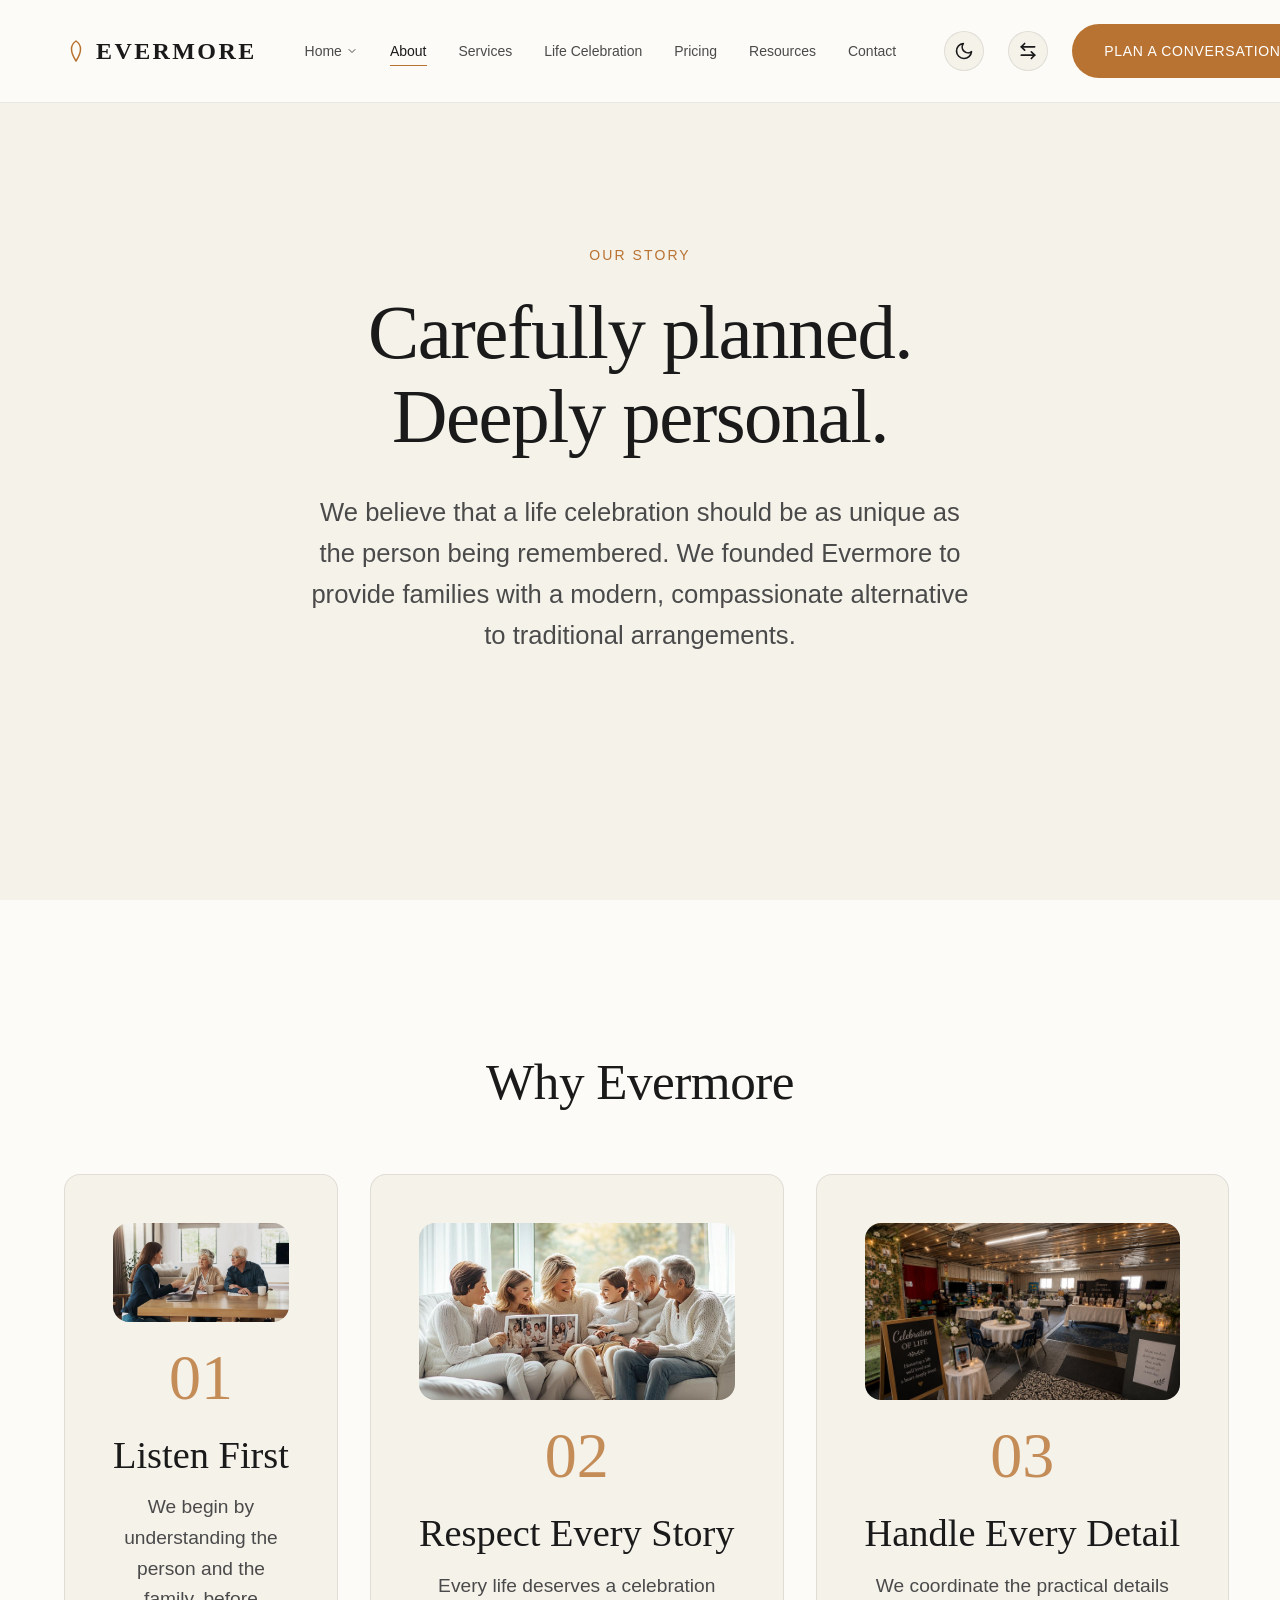
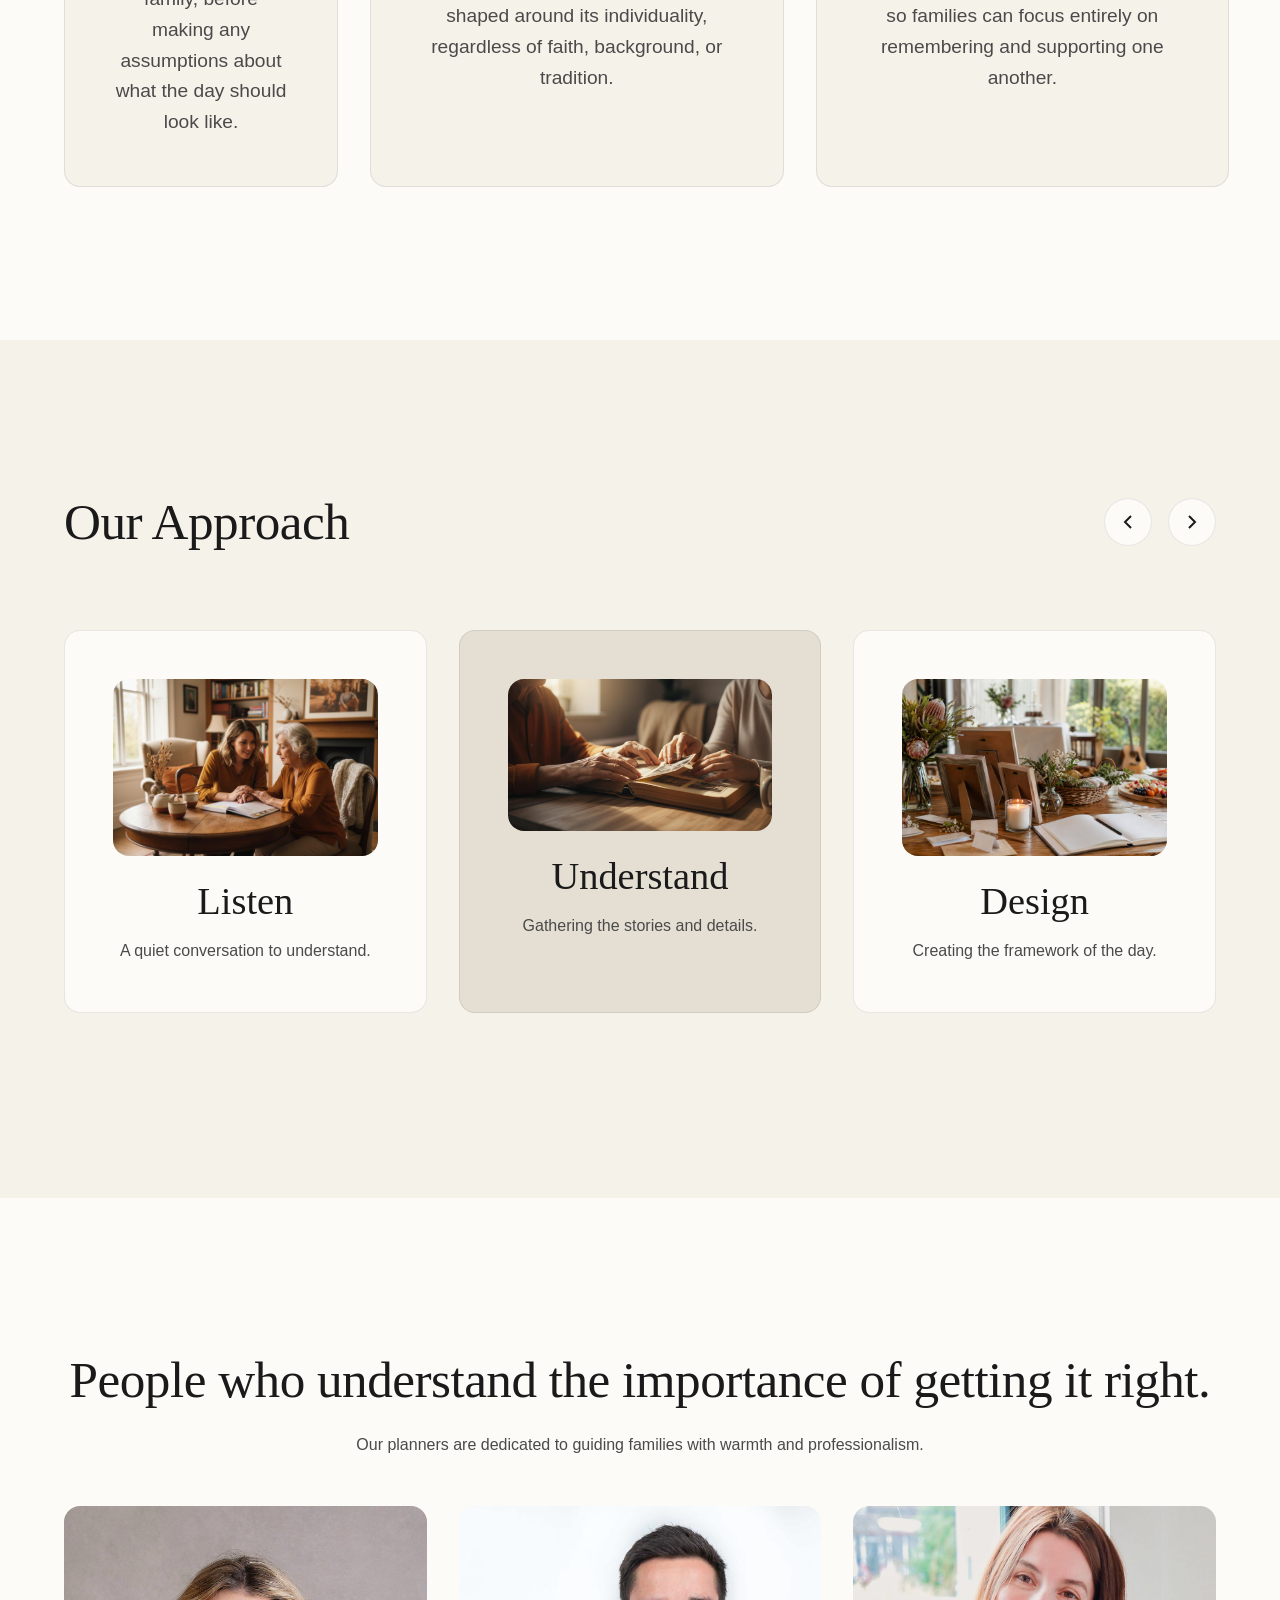
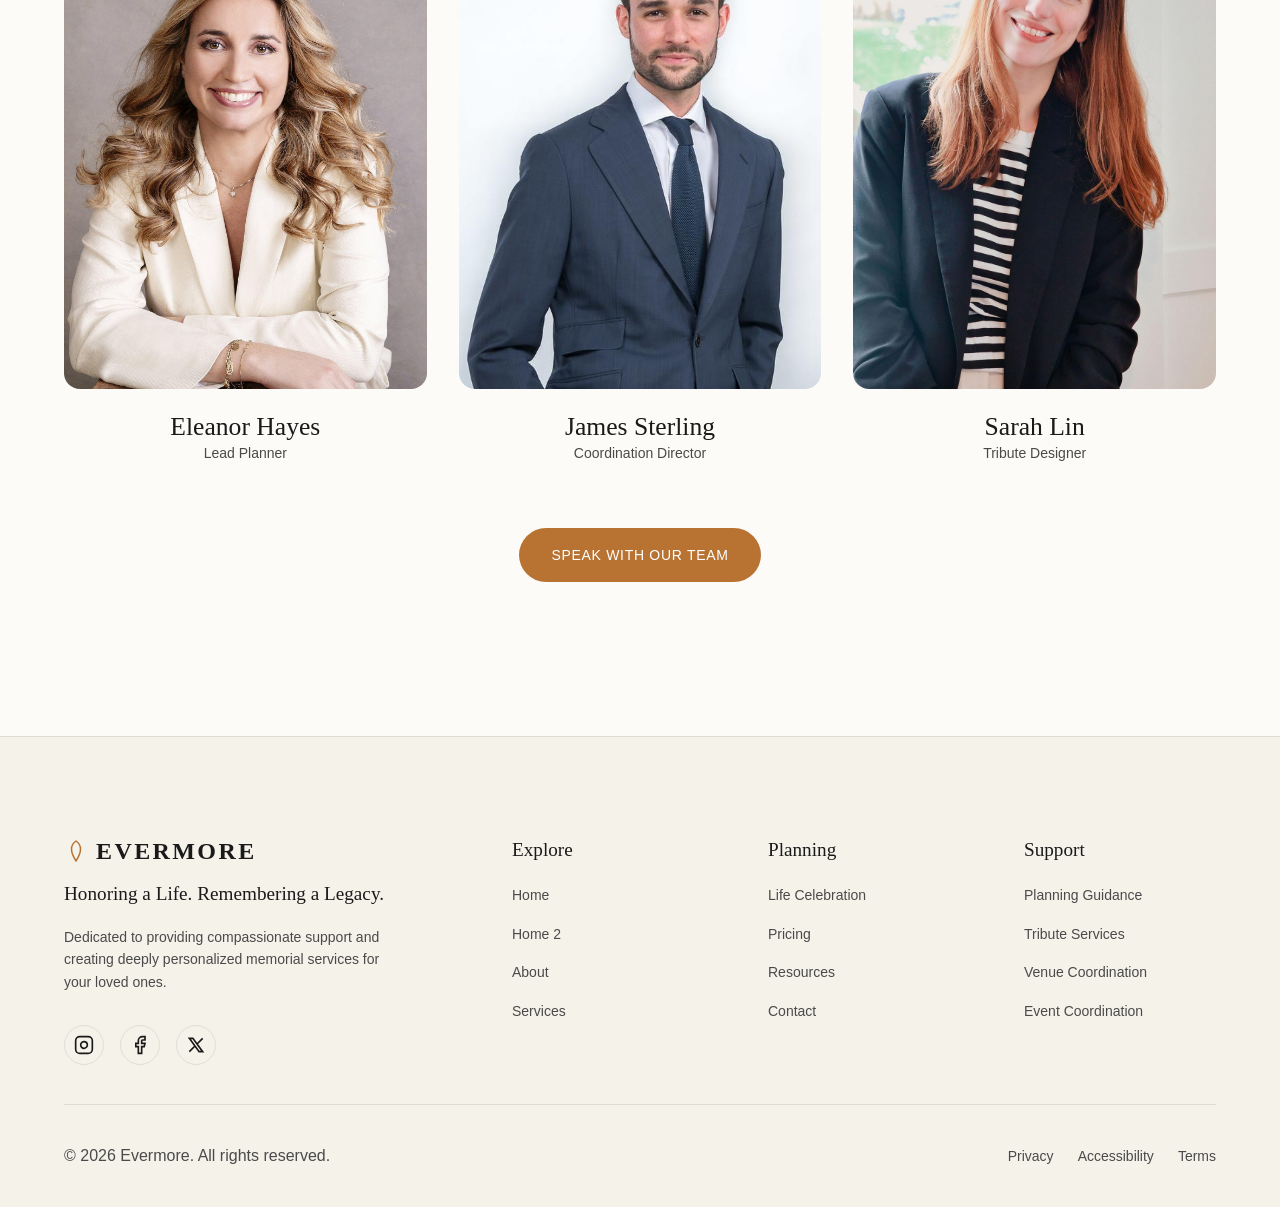
==== about.html @ eb97acb5 "Initial commit" ====
<!DOCTYPE html>
<html lang="en" dir="ltr">
<head>
  <meta charset="UTF-8">
  <meta name="viewport" content="width=device-width, initial-scale=1.0">
  <title>EVERMORE | About</title>
  <link rel="stylesheet" href="assets/css/style.css">
  <style>
    .hero-home { min-height: 100vh; display: flex; align-items: center; position: relative; overflow: hidden; }
    
    .manifesto-section { background: var(--bg-primary); color: var(--text-primary); padding: var(--space-xxl) 0; }
    .manifesto-grid { display: grid; grid-template-columns: repeat(3, 1fr); gap: 2rem; }
    .manifesto-item { background: var(--bg-secondary); border: 1px solid var(--border-color); padding: 3rem; border-radius: var(--radius-lg); text-align: center; display: flex; flex-direction: column; align-items: center; transition: transform var(--transition-normal); }
    .manifesto-item:hover { transform: translateY(-5px); box-shadow: var(--shadow-md); }
    .manifesto-img { width: 100%; aspect-ratio: 16/9; object-fit: cover; border-radius: var(--radius-lg); margin-bottom: 1.5rem; display: block; }
    .manifesto-num { font-size: 4rem; font-family: var(--font-display); line-height: 1; color: var(--color-copper); opacity: 0.8; margin-bottom: 1.5rem; }
    .manifesto-text h3 { color: var(--text-primary); margin-bottom: 1rem; font-size: var(--text-xl); white-space: nowrap; }
    .manifesto-text p { color: var(--text-secondary); font-size: var(--text-md); }
    
    .approach-slider { display: flex; gap: 2rem; overflow-x: auto; padding: 2rem 0; scrollbar-width: none; scroll-snap-type: x mandatory; }
    .approach-slider::-webkit-scrollbar { display: none; }
    .approach-card { flex: 0 0 calc(33.333% - 1.333rem); scroll-snap-align: start; background: var(--bg-primary); padding: 3rem; border-radius: var(--radius-lg); border: 1px solid var(--border-color); text-align: center; }
    
    .team-grid { display: grid; grid-template-columns: repeat(3, 1fr); gap: 2rem; margin-top: 3rem; }
    .team-member { text-align: center; }
    .team-img { width: 100%; aspect-ratio: 3/4; object-fit: cover; border-radius: var(--radius-lg); margin-bottom: 1.5rem; transition: transform var(--transition-normal); }
    .team-member:hover .team-img { transform: translateY(-10px); }
    
    @media (max-width: 768px) {
      .about-hero { flex-direction: column; }
      .about-img { position: relative; width: 100%; height: 400px; }
      .about-hero-content { width: 100%; padding: 2rem 0; }
      .manifesto-grid { grid-template-columns: 1fr; }
      .manifesto-item { width: 100%; }
      .team-grid { grid-template-columns: 1fr; }
    }
  </style>
</head>
<body>
<!-- Navbar placeholder -->
<nav class="navbar">
  <div class="container nav-container">
                <div class="nav-brand">
      <a href="/" class="nav-logo-text" style="display: flex; align-items: center; gap: 0.5rem; white-space: nowrap; line-height: 1;">
        <svg width="24" height="24" viewBox="0 0 24 24" fill="none" stroke="var(--accent-primary)" stroke-width="1.5" stroke-linecap="round" stroke-linejoin="round"><path d="M12 2c0 0-4.5 3-4.5 8s4.5 12 4.5 12 4.5-7 4.5-12-4.5-8-4.5-8z"></path></svg>
        EVERMORE
      </a>
    </div>
    
    <div class="nav-menu">
      <div class="dropdown">
        <a href="#" class="nav-link has-dropdown">Home <svg width="12" height="12" viewBox="0 0 24 24" fill="none" stroke="currentColor" stroke-width="2" stroke-linecap="round" stroke-linejoin="round"><polyline points="6 9 12 15 18 9"></polyline></svg></a>
        <div class="dropdown-content">
          <a href="/" class="nav-link">Home 1</a>
          <a href="/home-2.html" class="nav-link">Home 2</a>
        </div>
      </div>
      <a href="/about.html" class="nav-link">About</a>
      <a href="/services.html" class="nav-link">Services</a>
      <a href="/life-celebration.html" class="nav-link">Life Celebration</a>
      <a href="/pricing.html" class="nav-link">Pricing</a>
      <a href="/resources.html" class="nav-link">Resources</a>
      <a href="/contact.html" class="nav-link">Contact</a>
      </div>

    <div class="nav-actions" style="display: flex; align-items: center; gap: 1.5rem;">
      <button class="icon-btn theme-toggle" aria-label="Toggle Theme">
        <svg width="20" height="20" viewBox="0 0 24 24" fill="none" stroke="currentColor" stroke-width="2" stroke-linecap="round" stroke-linejoin="round"><path d="M21 12.79A9 9 0 1 1 11.21 3 7 7 0 0 0 21 12.79z"></path></svg>
      </button>
      <button class="icon-btn rtl-toggle" aria-label="Toggle RTL">
        <svg width="20" height="20" viewBox="0 0 24 24" fill="none" stroke="currentColor" stroke-width="2" stroke-linecap="round" stroke-linejoin="round"><path d="M8 3L4 7l4 4"/><path d="M4 7h16"/><path d="M16 21l4-4-4-4"/><path d="M20 17H4"/></svg>
      </button>
      <a href="#" class="btn btn-primary open-modal">Plan a Conversation</a>
    </div>

    <div class="hamburger">
      <span></span>
      <span></span>
      <span></span>
    </div>
  </div>
</nav>

<div class="mobile-menu">
  <button class="mobile-close-btn" aria-label="Close Menu">
    <svg width="24" height="24" viewBox="0 0 24 24" fill="none" stroke="currentColor" stroke-width="2" stroke-linecap="round" stroke-linejoin="round"><line x1="18" y1="6" x2="6" y2="18"></line><line x1="6" y1="6" x2="18" y2="18"></line></svg>
  </button>
  <div class="mobile-nav-list">
      <a href="/" class="nav-link">Home 1</a>
      <a href="/home-2.html" class="nav-link">Home 2</a>
      <a href="/about.html" class="nav-link">About</a>
      <a href="/services.html" class="nav-link">Services</a>
      <a href="/life-celebration.html" class="nav-link">Life Celebration</a>
      <a href="/pricing.html" class="nav-link">Pricing</a>
      <a href="/resources.html" class="nav-link">Resources</a>
      <a href="/contact.html" class="nav-link">Contact</a>
  </div>
  <div class="mobile-controls">
      <button id="theme-toggle" class="icon-btn" aria-label="Toggle Theme">
        <svg width="20" height="20" viewBox="0 0 24 24" fill="none" stroke="currentColor" stroke-width="2" stroke-linecap="round" stroke-linejoin="round"><path d="M21 12.79A9 9 0 1 1 11.21 3 7 7 0 0 0 21 12.79z"></path></svg>
      </button>
      <button id="rtl-toggle" class="icon-btn" aria-label="Toggle RTL">
        <svg width="20" height="20" viewBox="0 0 24 24" fill="none" stroke="currentColor" stroke-width="2" stroke-linecap="round" stroke-linejoin="round"><path d="M8 3L4 7l4 4"/><path d="M4 7h16"/><path d="M16 21l4-4-4-4"/><path d="M20 17H4"/></svg>
      </button>
  </div>
  
  <a href="#" class="btn btn-primary open-modal">Plan a Conversation</a>
</div>



<!-- SECTION 01: HERO -->
<section class="hero-home" style="min-height: 100vh; background-color: var(--bg-secondary);">
  <div class="container hero-content text-center" style="margin: 0 auto;">
    <span class="eyebrow" style="color: var(--color-copper);">OUR STORY</span>
    <h1 class="reveal" style="margin-bottom: 2rem; color: var(--text-primary);">Carefully planned. Deeply personal.</h1>
    <p class="reveal stagger-1" style="font-size: var(--text-lg); max-width: 700px; margin: 0 auto; color: var(--text-secondary);">We believe that a life celebration should be as unique as the person being remembered. We founded Evermore to provide families with a modern, compassionate alternative to traditional arrangements.</p>
  </div>
</section>

<section class="manifesto-section">
  <div class="container">
    <h2 class="reveal text-center" style="color: var(--text-primary); margin-bottom: 4rem;">Why Evermore</h2>
    
    <div class="manifesto-grid">
      <div class="manifesto-item reveal stagger-1">
        <img src="assets/images/Listen_First.png" alt="Listen First" class="manifesto-img">
        <div class="manifesto-num">01</div>
        <div class="manifesto-text">
          <h3>Listen First</h3>
          <p>We begin by understanding the person and the family, before making any assumptions about what the day should look like.</p>
        </div>
      </div>
      
      <div class="manifesto-item reveal stagger-2">
        <img src="assets/images/Respect_Every_Story.png" alt="Respect Every Story" class="manifesto-img">
        <div class="manifesto-num">02</div>
        <div class="manifesto-text">
          <h3>Respect Every Story</h3>
          <p>Every life deserves a celebration shaped around its individuality, regardless of faith, background, or tradition.</p>
        </div>
      </div>
      
      <div class="manifesto-item reveal stagger-3">
        <img src="assets/images/Handle_Every_Detail.png" alt="Handle Every Detail" class="manifesto-img">
        <div class="manifesto-num">03</div>
        <div class="manifesto-text">
          <h3>Handle Every Detail</h3>
          <p>We coordinate the practical details so families can focus entirely on remembering and supporting one another.</p>
        </div>
      </div>
    </div>
  </div>
</section>

<section class="section section-alt">
  <div class="container">
    <div class="reveal" style="display: flex; justify-content: space-between; align-items: center; margin-bottom: 3rem;">
      <h2 style="margin: 0;">Our Approach</h2>
      <div style="display: flex; gap: 1rem;">
        <button class="icon-btn" style="border: 1px solid var(--border-color); width: 48px; height: 48px; border-radius: 50%; display: flex; align-items: center; justify-content: center; background: var(--bg-primary); cursor: pointer; transition: all 0.3s;" onmouseover="this.style.background='var(--color-charcoal)'; this.style.color='var(--color-ivory)'" onmouseout="this.style.background='var(--bg-primary)'; this.style.color='currentColor'" onclick="document.querySelector('.approach-slider').scrollBy({left: -400, behavior: 'smooth'})">
          <svg width="24" height="24" viewBox="0 0 24 24" fill="none" stroke="currentColor" stroke-width="2"><path d="M15 18l-6-6 6-6"></path></svg>
        </button>
        <button class="icon-btn" style="border: 1px solid var(--border-color); width: 48px; height: 48px; border-radius: 50%; display: flex; align-items: center; justify-content: center; background: var(--bg-primary); cursor: pointer; transition: all 0.3s;" onmouseover="this.style.background='var(--color-charcoal)'; this.style.color='var(--color-ivory)'" onmouseout="this.style.background='var(--bg-primary)'; this.style.color='currentColor'" onclick="document.querySelector('.approach-slider').scrollBy({left: 400, behavior: 'smooth'})">
          <svg width="24" height="24" viewBox="0 0 24 24" fill="none" stroke="currentColor" stroke-width="2"><path d="M9 18l6-6-6-6"></path></svg>
        </button>
      </div>
    </div>
    <div class="approach-slider reveal stagger-1">
      <div class="approach-card">
        <img src="assets/images/Listen2.png" alt="Listen" style="width: 100%; height: auto; border-radius: var(--radius-lg); margin-bottom: 1.5rem; display: block;">
        <h3 style="font-family: var(--font-display); margin-bottom: 1rem;">Listen</h3>
        <p>A quiet conversation to understand.</p>
      </div>
      <div class="approach-card" style="background: var(--bg-tertiary);">
        <img src="assets/images/Understand.png" alt="Understand" style="width: 100%; height: auto; border-radius: var(--radius-lg); margin-bottom: 1.5rem; display: block;">
        <h3 style="font-family: var(--font-display); margin-bottom: 1rem;">Understand</h3>
        <p>Gathering the stories and details.</p>
      </div>
      <div class="approach-card">
        <img src="assets/images/Design.png" alt="Design" style="width: 100%; height: auto; border-radius: var(--radius-lg); margin-bottom: 1.5rem; display: block;">
        <h3 style="font-family: var(--font-display); margin-bottom: 1rem;">Design</h3>
        <p>Creating the framework of the day.</p>
      </div>
      <div class="approach-card" style="background: var(--bg-tertiary);">
        <img src="assets/images/Coordinate2.png" alt="Coordinate" style="width: 100%; height: auto; border-radius: var(--radius-lg); margin-bottom: 1.5rem; display: block;">
        <h3 style="font-family: var(--font-display); margin-bottom: 1rem;">Coordinate</h3>
        <p>Handling all logistics and vendors.</p>
      </div>
      <div class="approach-card">
        <img src="assets/images/Support.png" alt="Support" style="width: 100%; height: auto; border-radius: var(--radius-lg); margin-bottom: 1.5rem; display: block;">
        <h3 style="font-family: var(--font-display); margin-bottom: 1rem;">Support</h3>
        <p>Being there on the day for you.</p>
      </div>
    </div>
  </div>
</section>

<section class="section">
  <div class="container">
    <div class="text-center reveal">
      <h2 style="margin-bottom: 1.5rem;">People who understand the importance of getting it right.</h2>
      <p style="margin: 0 auto 3rem auto;">Our planners are dedicated to guiding families with warmth and professionalism.</p>
    </div>
    
    <div class="team-grid reveal stagger-1">
      <div class="team-member">
        <img src="assets/images/Eleanor%20Hayes.png" class="team-img" alt="Eleanor Hayes">
        <h4 style="font-family: var(--font-display);">Eleanor Hayes</h4>
        <p style="font-size: var(--text-sm);">Lead Planner</p>
      </div>
      <div class="team-member">
        <img src="assets/images/James%20Sterling.png" class="team-img" alt="James Sterling">
        <h4 style="font-family: var(--font-display);">James Sterling</h4>
        <p style="font-size: var(--text-sm);">Coordination Director</p>
      </div>
      <div class="team-member">
        <img src="assets/images/Sarah%20Lin.png" class="team-img" alt="Sarah Lin">
        <h4 style="font-family: var(--font-display);">Sarah Lin</h4>
        <p style="font-size: var(--text-sm);">Tribute Designer</p>
      </div>
    </div>
    
    <div class="text-center reveal stagger-2" style="margin-top: 4rem;">
      <a href="#" class="btn btn-primary open-modal">Speak With Our Team</a>
    </div>
  </div>
</section>

<footer class="footer">
  <div class="container">
    <div class="footer-grid">
                              <div class="footer-brand">
        <a href="/" class="nav-logo-text" style="display: flex; align-items: center; gap: 0.5rem; margin-bottom: 1rem; white-space: nowrap; line-height: 1;">
          <svg width="24" height="24" viewBox="0 0 24 24" fill="none" stroke="var(--accent-primary)" stroke-width="1.5" stroke-linecap="round" stroke-linejoin="round"><path d="M12 2c0 0-4.5 3-4.5 8s4.5 12 4.5 12 4.5-7 4.5-12-4.5-8-4.5-8z"></path></svg>
          EVERMORE
        </a>
                <p style="font-family: var(--font-display); font-size: 1.2rem; color: var(--text-primary); margin-bottom: 1rem;">Honoring a Life. Remembering a Legacy.</p>
        <p style="font-size: var(--text-sm); color: var(--text-secondary); line-height: 1.6; margin-bottom: 1.5rem; max-width: 320px;">
          Dedicated to providing compassionate support and creating deeply personalized memorial services for your loved ones.
        </p>
        <div class="social-links">
          <a href="#" class="social-link" aria-label="Instagram">
            <svg width="20" height="20" viewBox="0 0 24 24" fill="none" stroke="currentColor" stroke-width="2"><rect x="2" y="2" width="20" height="20" rx="5" ry="5"></rect><path d="M16 11.37A4 4 0 1 1 12.63 8 4 4 0 0 1 16 11.37z"></path><line x1="17.5" y1="6.5" x2="17.51" y2="6.5"></line></svg>
          </a>
          <a href="#" class="social-link" aria-label="Facebook">
            <svg width="20" height="20" viewBox="0 0 24 24" fill="none" stroke="currentColor" stroke-width="2"><path d="M18 2h-3a5 5 0 0 0-5 5v3H7v4h3v8h4v-8h3l1-4h-4V7a1 1 0 0 1 1-1h3z"></path></svg>
          </a>
          <a href="#" class="social-link" aria-label="Twitter">
            <svg width="20" height="20" viewBox="0 0 24 24" fill="none" stroke="currentColor" stroke-width="2"><path d="M4 4l11.733 16h4.267l-11.733 -16z"></path><path d="M4 20l6.768 -6.768m2.46 -2.46l6.772 -6.772"></path></svg>
          </a>
        </div>
      </div>
      
      <div class="footer-col">
        <h4>Explore</h4>
        <div class="footer-links">
          <a href="/" class="footer-link">Home</a>
          <a href="/home-2.html" class="footer-link">Home 2</a>
          <a href="/about.html" class="footer-link">About</a>
          <a href="/services.html" class="footer-link">Services</a>
        </div>
      </div>
      
      <div class="footer-col">
        <h4>Planning</h4>
        <div class="footer-links">
          <a href="/life-celebration.html" class="footer-link">Life Celebration</a>
          <a href="/pricing.html" class="footer-link">Pricing</a>
          <a href="/resources.html" class="footer-link">Resources</a>
          <a href="/contact.html" class="footer-link">Contact</a>
        </div>
      </div>
      
      <div class="footer-col">
        <h4>Support</h4>
        <div class="footer-links">
          <a href="#" class="footer-link">Planning Guidance</a>
          <a href="#" class="footer-link">Tribute Services</a>
          <a href="#" class="footer-link">Venue Coordination</a>
          <a href="#" class="footer-link">Event Coordination</a>
        </div>
      </div>
    </div>
    
    <div class="footer-bottom">
      <p>&copy; 2026 Evermore. All rights reserved.</p>
      <div class="footer-legal">
        <a href="#" class="footer-link">Privacy</a>
        <a href="#" class="footer-link">Accessibility</a>
        <a href="#" class="footer-link">Terms</a>
      </div>
    </div>
  </div>
  <a href="#" class="back-to-top" aria-label="Back to Top">
    <svg width="24" height="24" viewBox="0 0 24 24" fill="none" stroke="currentColor" stroke-width="2" stroke-linecap="round" stroke-linejoin="round"><path d="M12 19V5M5 12l7-7 7 7"/></svg>
  </a>
</footer>

<div class="modal-overlay">
  <div class="modal-container">
    <button class="modal-close" aria-label="Close modal">
      <svg width="24" height="24" viewBox="0 0 24 24" fill="none" stroke="currentColor" stroke-width="2" stroke-linecap="round" stroke-linejoin="round"><line x1="18" y1="6" x2="6" y2="18"></line><line x1="6" y1="6" x2="18" y2="18"></line></svg>
    </button>
    <div class="modal-header">
      <h2 style="font-family: var(--font-display); margin-bottom: 0.5rem;">Let's Begin With a Conversation</h2>
      <p style="color: var(--text-secondary); font-size: var(--text-sm);">Tell us a little about what you are looking for, and our planning team can help you understand the next steps.</p>
    </div>
    <form class="modal-form">
      <div class="form-group">
        <label class="form-label">Your Name</label>
        <input type="text" class="form-control" required>
      </div>
      <div class="grid" style="grid-template-columns: 1fr 1fr; gap: 1rem; margin-bottom: 1.5rem;">
        <div>
          <label class="form-label">Email</label>
          <input type="email" class="form-control" required>
        </div>
        <div>
          <label class="form-label">Phone</label>
          <input type="tel" class="form-control">
        </div>
      </div>
      <div class="form-group">
        <label class="form-label">What Can We Help With?</label>
        <select class="form-control" required>
          <option value="">Select an option...</option>
          <option value="planning">Planning Guidance</option>
          <option value="celebration">Celebration Design</option>
          <option value="tribute">Tribute Creation</option>
          <option value="coordination">Event Coordination</option>
          <option value="other">Other</option>
        </select>
      </div>
      <div class="form-group">
        <label class="form-label">Message</label>
        <textarea class="form-control" placeholder="Share as much or as little as you feel comfortable..."></textarea>
      </div>
      <button type="submit" class="btn btn-primary w-full" style="margin-top: 1rem;">Send Enquiry</button>
    </form>
  </div>
</div>

<script src="assets/js/main.js"></script>
</body>
</html>
---- assets/css/style.css ----
/* EVERMORE - Premium Memorial & Life Celebration */
/* CSS Variables & Theme System */

:root {
  /* Color Palette - Light Mode */
  --color-ivory: #FDFBF7;
  --color-cream: #F5F2EA;
  --color-taupe: #E5DFD3;
  --color-charcoal: #2A2A2A;
  --color-black: #1A1A1A;
  --color-copper: #B87333;
  --color-copper-muted: #D4A373;
  --color-sage: #8A9A86;
  --color-terracotta: #A86A51;

  /* Semantic Colors */
  --bg-primary: var(--color-ivory);
  --bg-secondary: var(--color-cream);
  --bg-tertiary: var(--color-taupe);
  --bg-overlay: rgba(253, 251, 247, 0.85);
  
  --text-primary: var(--color-black);
  --text-secondary: #4A4A4A;
  --text-muted: #7A7A7A;
  
  --accent-primary: var(--color-copper);
  --accent-hover: #9E6129;
  
  --border-color: rgba(42, 42, 42, 0.1);

  /* Typography */
  --font-display: 'Cormorant Garamond', serif;
  --font-body: 'Inter', sans-serif;
  
  /* Fluid Spacing */
  --space-xs: clamp(0.5rem, 1vw, 0.75rem);
  --space-sm: clamp(1rem, 2vw, 1.5rem);
  --space-md: clamp(1.5rem, 3vw, 2.5rem);
  --space-lg: clamp(2.5rem, 5vw, 4rem);
  --space-xl: clamp(4rem, 8vw, 7rem);
  --space-xxl: clamp(6rem, 12vw, 10rem);
  
  /* Fluid Typography */
  --text-xs: clamp(0.75rem, 0.8vw, 0.875rem);
  --text-sm: clamp(0.875rem, 1vw, 1rem);
  --text-base: clamp(1rem, 1.2vw, 1.125rem);
  --text-md: clamp(1.125rem, 1.5vw, 1.35rem);
  --text-lg: clamp(1.5rem, 2vw, 1.75rem);
  --text-xl: clamp(2rem, 3vw, 2.5rem);
  --text-xxl: clamp(2.5rem, 4vw, 3.5rem);
  --text-hero: clamp(3rem, 6vw, 5.5rem);
  
  /* Layout */
  --container-width: 1400px;
  --container-padding: clamp(1.5rem, 5vw, 4rem);
  --radius-sm: 4px;
  --radius-md: 8px;
  --radius-lg: 16px;
  --radius-full: 9999px;
  
  /* Shadows & Depth */
  --shadow-sm: 0 4px 12px rgba(0, 0, 0, 0.03);
  --shadow-md: 0 8px 24px rgba(0, 0, 0, 0.05);
  --shadow-lg: 0 20px 40px rgba(0, 0, 0, 0.08);
  --shadow-modal: 0 30px 60px rgba(0, 0, 0, 0.12);
  
  /* Transitions */
  --transition-fast: 200ms ease;
  --transition-normal: 400ms cubic-bezier(0.25, 1, 0.5, 1);
  --transition-slow: 800ms cubic-bezier(0.25, 1, 0.5, 1);
}

[data-theme="dark"] {
  --bg-primary: #121212;
  --bg-secondary: #1E1E1E;
  --bg-tertiary: #2A2A2A;
  --bg-overlay: rgba(18, 18, 18, 0.85);
  
  --text-primary: #F5F2EA;
  --text-secondary: #C0C0C0;
  --text-muted: #888888;
  
  --accent-primary: #D4A373;
  --accent-hover: #E3B991;
  
  --border-color: rgba(245, 242, 234, 0.1);
  
  --shadow-sm: 0 4px 12px rgba(0, 0, 0, 0.2);
  --shadow-md: 0 8px 24px rgba(0, 0, 0, 0.3);
  --shadow-lg: 0 20px 40px rgba(0, 0, 0, 0.4);
  --shadow-modal: 0 30px 60px rgba(0, 0, 0, 0.6);
}

/* Reset & Base Styles */
*, *::before, *::after {
  box-sizing: border-box;
  margin: 0;
  padding: 0;
}

html {
  font-family: var(--font-body);
  font-size: 16px;
  scroll-behavior: smooth;
  background-color: var(--bg-primary);
  color: var(--text-primary);
  transition: background-color var(--transition-normal), color var(--transition-normal);
}

body {
  line-height: 1.6;
  -webkit-font-smoothing: antialiased;
  -moz-osx-font-smoothing: grayscale;
  overflow-x: hidden;
}

/* Typography Base */
h1, h2, h3, h4, h5, h6 {
  font-family: var(--font-display);
  font-weight: 400;
  line-height: 1.1;
  color: var(--text-primary);
}

h1 { font-size: var(--text-hero); letter-spacing: -0.02em; }
h2 { font-size: var(--text-xxl); letter-spacing: -0.01em; }
h3 { font-size: var(--text-xl); }
h4 { font-size: var(--text-lg); }

p {
  color: var(--text-secondary);
  font-size: var(--text-base);
  max-width: 65ch;
}

a {
  color: inherit;
  text-decoration: none;
  transition: color var(--transition-fast);
}

img, picture, video {
  max-width: 100%;
  display: block;
}

ul, ol {
  list-style: none;
}

button, input, textarea, select {
  font: inherit;
  color: inherit;
  border: none;
  background: none;
}

button {
  cursor: pointer;
}

/* Layout Utilities */
.container {
  max-width: var(--container-width);
  margin: 0 auto;
  padding: 0 var(--container-padding);
}

.grid {
  display: grid;
  gap: var(--space-md);
}

.flex {
  display: flex;
}

.flex-col {
  flex-direction: column;
}

.items-center {
  align-items: center;
}

.justify-center {
  justify-content: center;
}

.justify-between {
  justify-content: space-between;
}

.text-center {
  text-align: center;
}

.w-full {
  width: 100%;
}

.h-screen {
  height: 100vh;
}

/* RTL Support */
[dir="rtl"] {
  text-align: right;
}

[dir="rtl"] .text-center {
  text-align: center;
}

[dir="rtl"] .margin-left-auto {
  margin-right: auto;
  margin-left: 0;
}

/* UI Components */

/* Buttons */
.btn {
  display: inline-flex;
  align-items: center;
  justify-content: center;
  padding: 1rem 2rem;
  border-radius: var(--radius-full);
  font-size: var(--text-sm);
  font-weight: 500;
  letter-spacing: 0.05em;
  text-transform: uppercase;
  transition: all var(--transition-normal);
  position: relative;
  overflow: hidden;
  white-space: nowrap;
}

.btn-primary {
  background-color: var(--accent-primary);
  color: #fff;
}

.btn-primary:hover {
  background-color: var(--accent-hover);
  transform: translateY(-2px);
  box-shadow: var(--shadow-md);
}

.btn-secondary {
  background-color: transparent;
  color: var(--text-primary);
  border: 1px solid var(--border-color);
}

.btn-secondary:hover {
  border-color: var(--text-primary);
  transform: translateY(-2px);
}

/* Button Groups */
.btn-group {
  display: flex;
  flex-direction: row;
  justify-content: center;
  align-items: center;
  gap: 1.5rem;
  width: 100%;
  flex-wrap: wrap;
}

.btn-group .btn {
  flex: 1;
  text-align: center;
  display: flex;
  justify-content: center;
  align-items: center;
  white-space: normal;
  min-width: 200px;
}

@media (max-width: 768px) {
  .btn-group {
    flex-direction: column;
    align-items: center;
    gap: 1rem;
  }
  .btn-group .btn {
    width: 100%;
    max-width: 100%;
    flex: none;
  }
}

/* Navbar */
.navbar {
  position: fixed;
  top: 0;
  left: 0;
  width: 100%;
  z-index: 100;
  padding: var(--space-sm) 0;
  transition: all var(--transition-normal);
  background-color: var(--bg-primary);
  border-bottom: 1px solid var(--border-color);
}

.navbar.scrolled {
  padding: 1rem 0;
  box-shadow: var(--shadow-sm);
}

.nav-container {
  display: flex;
  justify-content: space-between;
  align-items: center;
  gap: 3rem;
}

.nav-brand {
  display: flex;
  flex-direction: column;
  z-index: 101;
}

.nav-logo-text {
  font-family: var(--font-display);
  font-size: 1.5rem;
  font-weight: 600;
  letter-spacing: 0.1em;
  color: var(--text-primary);
}

.nav-descriptor {
  font-size: 0.65rem;
  text-transform: uppercase;
  letter-spacing: 0.15em;
  color: var(--text-muted);
}

.nav-menu {
  display: flex;
  gap: 2rem;
  align-items: center;
}

.nav-link {
  font-size: var(--text-sm);
  font-weight: 500;
  color: var(--text-secondary);
  position: relative;
  white-space: nowrap;
}

.dropdown {
  position: relative;
  display: inline-block;
}
.dropdown-content {
  display: none;
  position: absolute;
  background-color: var(--bg-primary);
  min-width: 150px;
  box-shadow: var(--shadow-md);
  z-index: 10;
  border: 1px solid var(--border-color);
  border-radius: var(--radius-md);
  top: 100%;
  left: 0;
  flex-direction: column;
}
.dropdown:hover .dropdown-content {
  display: flex;
}
.dropdown-content .nav-link {
  padding: 0.75rem 1rem;
}
.dropdown-content .nav-link::after {
  display: none;
}
.dropdown-content .nav-link:hover,
.dropdown-content .nav-link.active {
  background-color: var(--bg-secondary);
  color: var(--text-primary);
}
.nav-link.has-dropdown {
  display: flex;
  align-items: center;
  gap: 0.25rem;
}

.nav-link::after {
  content: '';
  position: absolute;
  bottom: -4px;
  left: 0;
  width: 0;
  height: 1px;
  background-color: var(--accent-primary);
  transition: width var(--transition-fast);
}

[dir="rtl"] .nav-link::after {
  left: auto;
  right: 0;
}

.nav-link:hover,
.nav-link.active {
  color: var(--text-primary);
}

.nav-link:hover::after,
.nav-link.active::after {
  width: 100%;
}

.nav-actions {
  display: flex;
  align-items: center;
  gap: 1.5rem;
}

.icon-btn {
  width: 40px;
  height: 40px;
  border-radius: 50%;
  display: flex;
  align-items: center;
  justify-content: center;
  background-color: var(--bg-secondary);
  color: var(--text-primary);
  transition: all var(--transition-fast);
  border: 1px solid var(--border-color);
}

.icon-btn:hover {
  background-color: var(--bg-tertiary);
  transform: scale(1.05);
}

.hamburger {
  display: none;
  flex-direction: column;
  justify-content: space-between;
  width: 30px;
  height: 20px;
  cursor: pointer;
  z-index: 101;
}

.hamburger span {
  display: block;
  width: 100%;
  height: 2px;
  background-color: var(--text-primary);
  transition: all var(--transition-normal);
}

/* Mobile Menu */
.mobile-menu {
  position: fixed;
  top: 0;
  right: -100%;
  width: 100%;
  max-width: 450px;
  height: 100vh;
  background-color: var(--bg-primary);
  z-index: 100;
  padding: 8rem 2rem 4rem;
  display: flex;
  flex-direction: column;
  transition: right var(--transition-normal);
  box-shadow: -10px 0 30px rgba(0,0,0,0.05);
  overflow-y: auto;
}

.mobile-close-btn {
  position: absolute;
  top: 2rem;
  right: 2rem;
  background: none;
  border: none;
  color: var(--text-primary);
  cursor: pointer;
  padding: 0.5rem;
  display: flex;
  align-items: center;
  justify-content: center;
  transition: color var(--transition-fast);
}

[dir="rtl"] .mobile-close-btn {
  right: auto;
  left: 2rem;
}

.mobile-close-btn:hover {
  color: var(--color-copper);
}

[dir="rtl"] .mobile-menu {
  right: auto;
  left: -100%;
  box-shadow: 10px 0 30px rgba(0,0,0,0.05);
  transition: left var(--transition-normal);
}

.mobile-menu.active {
  right: 0;
}

[dir="rtl"] .mobile-menu.active {
  left: 0;
}

.mobile-nav-list {
  display: flex;
  flex-direction: column;
  gap: 1.5rem;
  margin-bottom: 0;
}

.mobile-nav-list .nav-link {
  font-size: var(--text-lg);
  font-family: var(--font-display);
  text-align: center;
}

.mobile-controls {
  display: flex !important;
  justify-content: center !important;
  align-items: center !important;
  gap: 2rem !important;
  margin: 1rem auto 3rem auto !important;
  padding-top: 2rem !important;
  border-top: 1px solid var(--border-color) !important;
  width: 100% !important;
}

/* Hero Section Base */
.hero {
  position: relative;
  min-height: 100vh;
  display: flex;
  align-items: center;
  padding-top: 5rem;
  overflow: hidden;
}

.hero-bg {
  position: absolute;
  top: 0;
  left: 0;
  width: 100%;
  height: 100%;
  z-index: 0;
}

.hero-bg img {
  width: 100%;
  height: 100%;
  object-fit: cover;
  object-position: center;
}

.hero-overlay {
  position: absolute;
  top: 0;
  left: 0;
  width: 100%;
  height: 100%;
  background: linear-gradient(to right, rgba(0,0,0,0.6) 0%, rgba(0,0,0,0.2) 100%);
  z-index: 1;
}

[dir="rtl"] .hero-overlay {
  background: linear-gradient(to left, rgba(0,0,0,0.6) 0%, rgba(0,0,0,0.2) 100%);
}

.hero-content {
  position: relative;
  z-index: 2;
  color: #fff; /* Force white for dark overlays */
  max-width: 800px;
}

.hero-content h1 {
  color: #fff;
}

.hero-content p {
  color: rgba(255, 255, 255, 0.9);
}

.eyebrow {
  display: block;
  font-size: var(--text-sm);
  text-transform: uppercase;
  letter-spacing: 0.15em;
  margin-bottom: 1.5rem;
  font-weight: 500;
  color: var(--accent-primary);
}

.hero .eyebrow {
  color: var(--color-copper-muted);
}

/* Standard Sections */
.section {
  padding: var(--space-xxl) 0;
  position: relative;
}

.section-alt {
  background-color: var(--bg-secondary);
}

.section-dark {
  background-color: var(--color-charcoal);
  color: var(--color-ivory);
}
.section-dark h2, .section-dark h3, .section-dark p {
  color: var(--color-ivory);
}
.section-dark p {
  opacity: 0.8;
}

/* Cards & Layouts */
.editorial-grid {
  display: grid;
  grid-template-columns: repeat(12, 1fr);
  gap: var(--space-md);
  align-items: center;
}

.card {
  background-color: var(--bg-primary);
  border-radius: var(--radius-lg);
  padding: var(--space-lg);
  border: 1px solid var(--border-color);
  transition: all var(--transition-normal);
  height: 100%;
}

.card:hover {
  transform: translateY(-5px);
  box-shadow: var(--shadow-lg);
}

.image-card {
  position: relative;
  border-radius: var(--radius-lg);
  overflow: hidden;
  aspect-ratio: 3/4;
}

.image-card img {
  width: 100%;
  height: 100%;
  object-fit: cover;
  transition: transform var(--transition-slow);
}

.image-card:hover img {
  transform: scale(1.05);
}

/* Forms */
.form-group {
  margin-bottom: 1.5rem;
  position: relative;
}

.form-label {
  display: block;
  font-size: var(--text-sm);
  margin-bottom: 0.5rem;
  color: var(--text-secondary);
}

.form-control {
  width: 100%;
  padding: 1rem 1.25rem;
  border: 1px solid var(--border-color);
  border-radius: var(--radius-md);
  background-color: var(--bg-primary);
  color: var(--text-primary);
  transition: all var(--transition-fast);
}

.form-control:focus {
  outline: none;
  border-color: var(--accent-primary);
  box-shadow: 0 0 0 3px rgba(184, 115, 51, 0.1);
}

textarea.form-control {
  min-height: 120px;
  resize: vertical;
}

/* Modal System */
.modal-overlay {
  position: fixed;
  top: 0;
  left: 0;
  width: 100%;
  height: 100%;
  background-color: rgba(0, 0, 0, 0.5);
  backdrop-filter: blur(8px);
  z-index: 1000;
  display: flex;
  align-items: center;
  justify-content: center;
  opacity: 0;
  visibility: hidden;
  transition: all var(--transition-normal);
}

.modal-overlay.active {
  opacity: 1;
  visibility: visible;
}

.modal-container {
  background-color: var(--bg-primary);
  width: 90%;
  max-width: 600px;
  border-radius: var(--radius-lg);
  padding: var(--space-lg);
  position: relative;
  transform: translateY(20px) scale(0.95);
  opacity: 0;
  transition: all var(--transition-normal);
  box-shadow: var(--shadow-modal);
  max-height: 90vh;
  overflow-y: auto;
}

.modal-overlay.active .modal-container {
  transform: translateY(0) scale(1);
  opacity: 1;
}

.modal-close {
  position: absolute;
  top: 1.5rem;
  right: 1.5rem;
  width: 40px;
  height: 40px;
  border-radius: 50%;
  display: flex;
  align-items: center;
  justify-content: center;
  background-color: var(--bg-secondary);
  border: none;
  cursor: pointer;
  transition: all var(--transition-fast);
}

[dir="rtl"] .modal-close {
  right: auto;
  left: 1.5rem;
}

.modal-close:hover {
  background-color: var(--bg-tertiary);
  transform: rotate(90deg);
}

.modal-header {
  margin-bottom: 2rem;
  text-align: center;
}

/* Footer */
.footer {
  background-color: var(--bg-secondary);
  padding: var(--space-xl) 0 var(--space-md);
  border-top: 1px solid var(--border-color);
}

.footer-grid {
  display: grid;
  grid-template-columns: 2fr 1fr 1fr 1fr;
  gap: var(--space-lg);
  margin-bottom: var(--space-md);
}

.footer-brand h3 {
  font-family: var(--font-display);
  letter-spacing: 0.1em;
  margin-bottom: 0.5rem;
}

.footer-col h4 {
  font-size: var(--text-md);
  margin-bottom: 1.5rem;
  font-family: var(--font-display);
}

.footer-links {
  display: flex;
  flex-direction: column;
  gap: 1rem;
}

.footer-link {
  color: var(--text-secondary);
  font-size: var(--text-sm);
  transition: color var(--transition-fast);
}

.footer-link:hover {
  color: var(--accent-primary);
}

.social-links {
  display: flex;
  gap: 1rem;
  margin-top: 2rem;
}

.social-link {
  width: 40px;
  height: 40px;
  border-radius: 50%;
  display: flex;
  align-items: center;
  justify-content: center;
  border: 1px solid var(--border-color);
  transition: all var(--transition-normal);
}

.social-link:hover {
  border-color: var(--accent-primary);
  color: var(--accent-primary);
  transform: translateY(-3px) scale(1.1);
  box-shadow: 0 4px 12px rgba(184, 115, 51, 0.2);
}

.footer-bottom {
  display: flex;
  justify-content: space-between;
  align-items: center;
  padding-top: var(--space-md);
  border-top: 1px solid var(--border-color);
  font-size: var(--text-xs);
  color: var(--text-muted);
}

.footer-legal {
  display: flex;
  gap: 1.5rem;
}

/* Animations */
.reveal {
  opacity: 0;
  transform: translateY(30px);
  transition: all var(--transition-slow);
}

/* Back to Top */
.back-to-top {
  position: fixed;
  bottom: 2rem;
  right: 2rem;
  width: 50px;
  height: 50px;
  background-color: var(--bg-primary);
  border: 1px solid var(--border-color);
  border-radius: 50%;
  display: flex;
  align-items: center;
  justify-content: center;
  color: var(--text-primary);
  z-index: 99;
  box-shadow: var(--shadow-sm);
  transition: all var(--transition-normal);
  opacity: 0;
  visibility: hidden;
  transform: translateY(20px);
}

.back-to-top.visible {
  opacity: 1;
  visibility: visible;
  transform: translateY(0);
}

.back-to-top:hover {
  background-color: var(--accent-primary);
  color: var(--color-ivory);
  border-color: var(--accent-primary);
  transform: translateY(-5px);
  box-shadow: 0 10px 20px rgba(184, 115, 51, 0.2);
}

[dir="rtl"] .back-to-top {
  right: auto;
  left: 2rem;
}

.reveal.active {
  opacity: 1;
  transform: translateY(0);
}

.stagger-1 { transition-delay: 100ms; }
.stagger-2 { transition-delay: 200ms; }
.stagger-3 { transition-delay: 300ms; }
.stagger-4 { transition-delay: 400ms; }

/* Memory Map (Home) */
.memory-map-container {
  position: relative;
  width: 100%;
  max-width: 800px;
  margin: 0 auto;
  aspect-ratio: 1;
  display: flex;
  align-items: center;
  justify-content: center;
}

.memory-map-center {
  width: 200px;
  height: 200px;
  border-radius: 50%;
  background: var(--bg-primary);
  border: 1px solid var(--border-color);
  display: flex;
  align-items: center;
  justify-content: center;
  text-align: center;
  padding: 0;
  z-index: 10;
  box-shadow: var(--shadow-lg);
  font-family: var(--font-display);
  font-size: 1.6rem;
  letter-spacing: 0.05em;
}

.orbit-node {
  position: absolute;
  width: 150px;
  height: 150px;
  border-radius: 50%;
  background: var(--bg-secondary);
  border: 1px solid var(--border-color);
  display: flex;
  flex-direction: column;
  align-items: center;
  justify-content: center;
  transition: all var(--transition-normal);
  cursor: pointer;
  scale: 1;
  will-change: transform, scale;
  backface-visibility: hidden;
}

.orbit-node:hover {
  scale: 1.1;
  background: var(--bg-primary);
  box-shadow: var(--shadow-md);
  z-index: 20;
}

.orbit-node h4 {
  font-size: 0.95rem;
  margin-bottom: 0.25rem;
  white-space: nowrap;
}

.orbit-node p {
  font-size: 0.75rem;
  opacity: 0;
  visibility: hidden;
  max-height: 0;
  transition: all var(--transition-fast);
  text-align: center;
  padding: 0 0.5rem;
  margin: 0;
}

.orbit-node:hover p {
  opacity: 1;
  visibility: visible;
  max-height: 50px;
  margin-top: 0.25rem;
}

.node-1 { top: 10%; left: 50%; transform: translateX(-50%); }
.node-2 { top: 50%; right: 10%; transform: translateY(-50%); }
.node-3 { bottom: 10%; left: 50%; transform: translateX(-50%); }
.node-4 { top: 50%; left: 10%; transform: translateY(-50%); }

.orbit-line {
  position: absolute;
  width: 70%;
  height: 70%;
  border-radius: 50%;
  border: 1px dashed var(--border-color);
  z-index: 1;
  animation: spin 60s linear infinite;
}

@keyframes spin {
  100% { transform: rotate(360deg); }
}

/* Accordion */
.accordion-item {
  border-bottom: 1px solid var(--border-color);
  padding: 1.5rem 0;
}

.accordion-header {
  display: flex;
  justify-content: space-between;
  align-items: center;
  cursor: pointer;
  width: 100%;
  text-align: left;
}

[dir="rtl"] .accordion-header {
  text-align: right;
}

.accordion-title {
  font-family: var(--font-display);
  font-size: var(--text-lg);
  display: flex;
  align-items: center;
  gap: 1rem;
}

.accordion-num {
  font-size: var(--text-sm);
  color: var(--text-muted);
  font-family: var(--font-body);
}

.accordion-icon {
  transition: transform var(--transition-fast);
}

.accordion-item.active .accordion-icon {
  transform: rotate(45deg);
}

.accordion-content {
  max-height: 0;
  overflow: hidden;
  transition: max-height var(--transition-normal);
}

.accordion-item.active .accordion-content {
  max-height: 200px;
}

.accordion-inner {
  padding-top: 1rem;
  padding-left: 2.5rem;
  color: var(--text-secondary);
}

[dir="rtl"] .accordion-inner {
  padding-left: 0;
  padding-right: 2.5rem;
}

/* Responsive Rules */
@media (max-width: 1024px) {
  .nav-container {
    gap: 1rem;
  }
  
  .nav-menu, .nav-actions {
    display: none !important;
  }
  
  .hamburger {
    display: flex !important;
  }

  .footer-grid {
    grid-template-columns: 1fr 1fr;
  }
  
  .editorial-grid {
    grid-template-columns: repeat(8, 1fr);
  }
  
  .card-grid-4 {
    display: grid;
    grid-template-columns: 1fr 1fr;
    gap: var(--space-md);
  }
}

@media (max-width: 768px) {
  .grid {
    grid-template-columns: 1fr !important;
  }
  
  .hero-content {
    padding-top: 4rem;
  }
  
  .memory-map-container {
    aspect-ratio: auto;
    height: 600px;
  }
  
  .orbit-node {
    width: 100px;
    height: 100px;
  }
  
  .footer-grid {
    grid-template-columns: 1fr;
    text-align: center;
  }
  
  .footer-brand {
    display: flex;
    flex-direction: column;
    align-items: center;
  }
  
  .social-links {
    justify-content: center;
  }
  
  .footer-bottom {
    flex-direction: column;
    gap: 1rem;
    text-align: center;
  }
  
  .editorial-grid {
    display: flex;
    flex-direction: column;
  }
  
  /* Mobile controls at top of menu */
  .mobile-controls {
    justify-content: flex-start;
  }
}

@media (max-width: 480px) {
  .card-grid-4, .card-grid-3 {
    grid-template-columns: 1fr;
  }
  
  .hero {
    text-align: center;
  }
  
  .memory-map-container {
    flex-direction: column;
    height: auto;
    gap: 1rem;
  }
  
  .memory-map-center {
    width: 100%;
    border-radius: var(--radius-lg);
    height: auto;
    padding: 2rem;
  }
  
  .orbit-node {
    position: relative;
    top: auto !important;
    left: auto !important;
    right: auto !important;
    bottom: auto !important;
    transform: none !important;
    width: 100%;
    border-radius: var(--radius-lg);
    height: auto;
    padding: 1.5rem;
  }
  
  .orbit-line {
    display: none;
  }
  
  .modal-container {
    padding: var(--space-md);
    width: 100%;
    max-height: 100vh;
    border-radius: var(--radius-lg) var(--radius-lg) 0 0;
    position: absolute;
    bottom: 0;
    transform: translateY(100%);
  }
  
  .modal-overlay.active .modal-container {
    transform: translateY(0);
  }
}
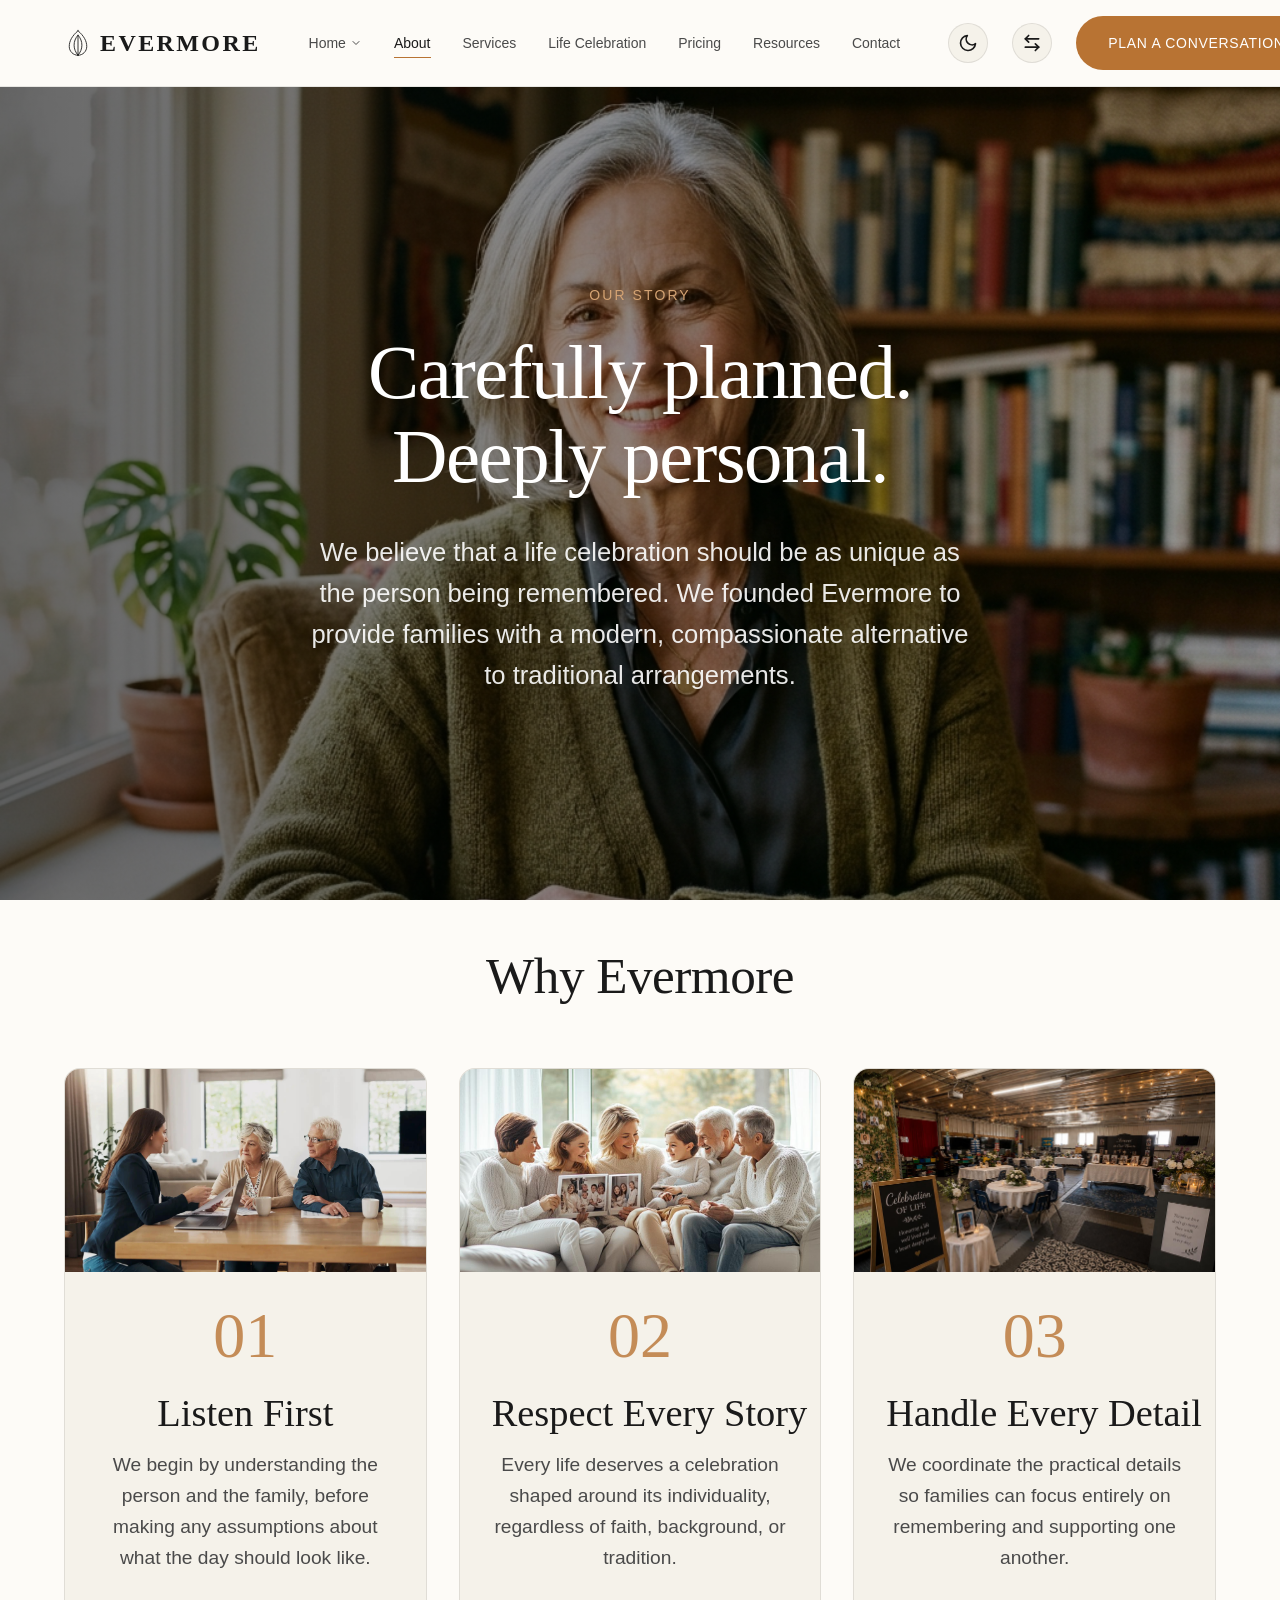
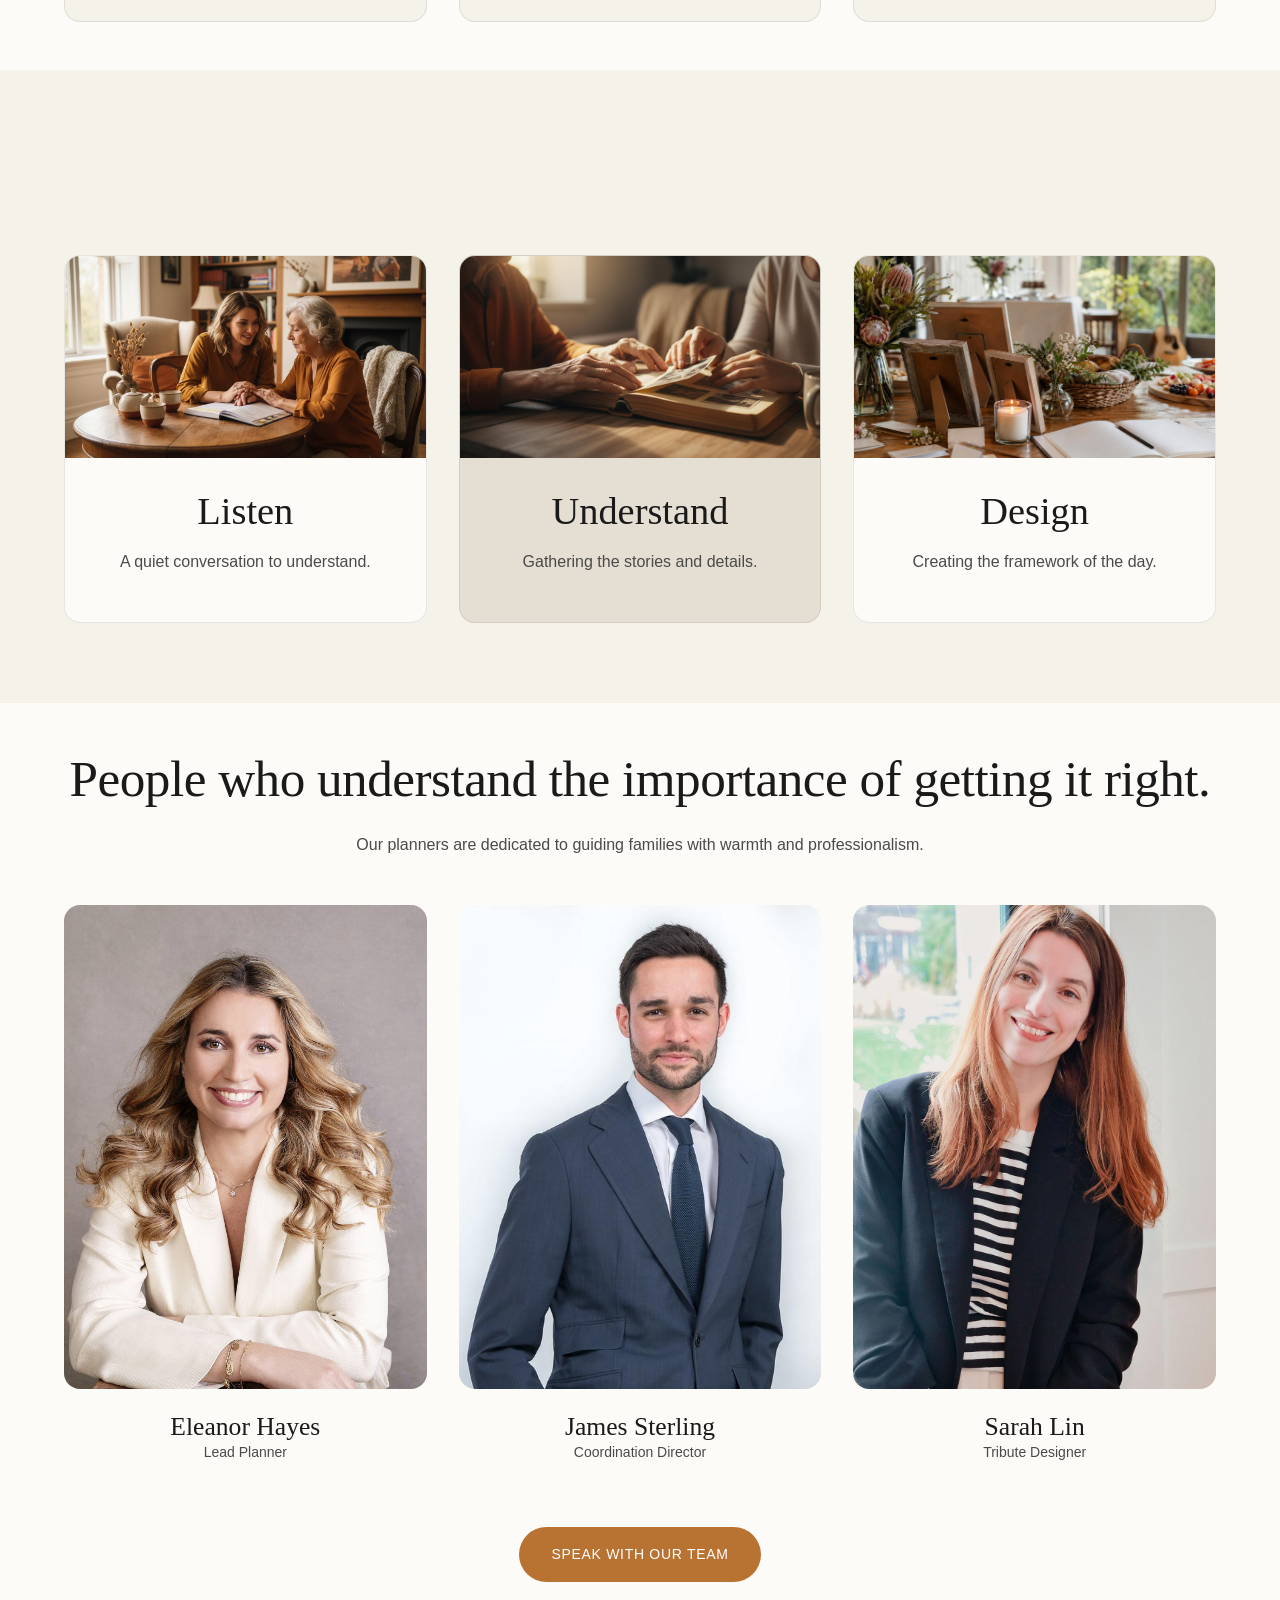
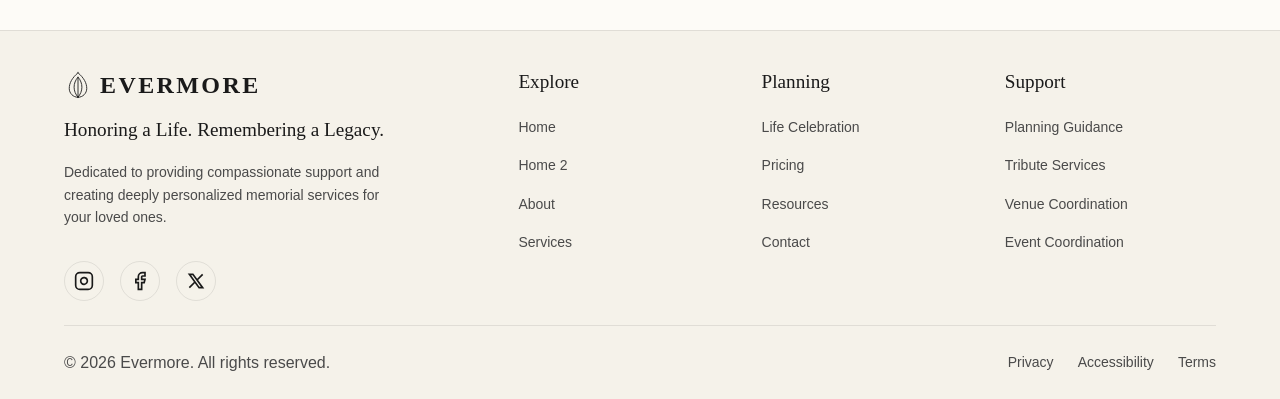
==== commit 82c090d4: "second commit" ====
--- a/about.html
+++ b/about.html
@@ -4,35 +4,49 @@
   <meta charset="UTF-8">
   <meta name="viewport" content="width=device-width, initial-scale=1.0">
   <title>EVERMORE | About</title>
+  <link rel="icon" type="image/svg+xml" href="assets/images/logo.svg">
   <link rel="stylesheet" href="assets/css/style.css">
   <style>
     .hero-home { min-height: 100vh; display: flex; align-items: center; position: relative; overflow: hidden; }
     
     .manifesto-section { background: var(--bg-primary); color: var(--text-primary); padding: var(--space-xxl) 0; }
     .manifesto-grid { display: grid; grid-template-columns: repeat(3, 1fr); gap: 2rem; }
-    .manifesto-item { background: var(--bg-secondary); border: 1px solid var(--border-color); padding: 3rem; border-radius: var(--radius-lg); text-align: center; display: flex; flex-direction: column; align-items: center; transition: transform var(--transition-normal); }
+    .manifesto-item { background: var(--bg-secondary); border: 1px solid var(--border-color); padding: 0 0 3rem 0; border-radius: var(--radius-lg); text-align: center; display: flex; flex-direction: column; align-items: center; transition: transform var(--transition-normal); overflow: hidden; }
     .manifesto-item:hover { transform: translateY(-5px); box-shadow: var(--shadow-md); }
-    .manifesto-img { width: 100%; aspect-ratio: 16/9; object-fit: cover; border-radius: var(--radius-lg); margin-bottom: 1.5rem; display: block; }
-    .manifesto-num { font-size: 4rem; font-family: var(--font-display); line-height: 1; color: var(--color-copper); opacity: 0.8; margin-bottom: 1.5rem; }
+    .manifesto-img { width: 100%; aspect-ratio: 16/9; object-fit: cover; margin-bottom: 2rem; display: block; }
+    .manifesto-num { font-size: 4rem; font-family: var(--font-display); line-height: 1; color: var(--color-copper); opacity: 0.8; margin-bottom: 1.5rem; padding: 0 2rem; }
+    .manifesto-text { padding: 0 2rem; width: 100%; }
     .manifesto-text h3 { color: var(--text-primary); margin-bottom: 1rem; font-size: var(--text-xl); white-space: nowrap; }
     .manifesto-text p { color: var(--text-secondary); font-size: var(--text-md); }
     
     .approach-slider { display: flex; gap: 2rem; overflow-x: auto; padding: 2rem 0; scrollbar-width: none; scroll-snap-type: x mandatory; }
     .approach-slider::-webkit-scrollbar { display: none; }
-    .approach-card { flex: 0 0 calc(33.333% - 1.333rem); scroll-snap-align: start; background: var(--bg-primary); padding: 3rem; border-radius: var(--radius-lg); border: 1px solid var(--border-color); text-align: center; }
+    .approach-card { flex: 0 0 calc(33.333% - 1.333rem); scroll-snap-align: start; background: var(--bg-primary); padding: 0 0 3rem 0; border-radius: var(--radius-lg); border: 1px solid var(--border-color); text-align: center; overflow: hidden; }
+    .approach-card img { border-radius: 0 !important; margin-bottom: 2rem !important; aspect-ratio: 16/9; object-fit: cover; }
+    .approach-card h3, .approach-card p { padding: 0 2rem; }
     
     .team-grid { display: grid; grid-template-columns: repeat(3, 1fr); gap: 2rem; margin-top: 3rem; }
     .team-member { text-align: center; }
     .team-img { width: 100%; aspect-ratio: 3/4; object-fit: cover; border-radius: var(--radius-lg); margin-bottom: 1.5rem; transition: transform var(--transition-normal); }
     .team-member:hover .team-img { transform: translateY(-10px); }
     
-    @media (max-width: 768px) {
+    @media (max-width: 1024px) {
+      .manifesto-grid { display: grid; grid-template-columns: 1fr 1fr; gap: 2rem; }
+      .manifesto-item { width: 100%; }
+      .manifesto-item:last-child { grid-column: 1 / -1; width: calc(50% - 1rem); justify-self: center; }
+    }
+    
+    @media (max-width: 767px) {
       .about-hero { flex-direction: column; }
       .about-img { position: relative; width: 100%; height: 400px; }
       .about-hero-content { width: 100%; padding: 2rem 0; }
-      .manifesto-grid { grid-template-columns: 1fr; }
+      .manifesto-grid { display: grid; grid-template-columns: 1fr; }
       .manifesto-item { width: 100%; }
       .team-grid { grid-template-columns: 1fr; }
+      
+      .approach-slider { flex-direction: column; gap: 2rem; overflow-x: hidden; padding-bottom: 0; }
+      .approach-card { flex: 1 1 auto; width: 100%; }
+      .slider-controls { display: none !important; }
     }
   </style>
 </head>
@@ -41,8 +55,8 @@
 <nav class="navbar">
   <div class="container nav-container">
                 <div class="nav-brand">
-      <a href="/" class="nav-logo-text" style="display: flex; align-items: center; gap: 0.5rem; white-space: nowrap; line-height: 1;">
-        <svg width="24" height="24" viewBox="0 0 24 24" fill="none" stroke="var(--accent-primary)" stroke-width="1.5" stroke-linecap="round" stroke-linejoin="round"><path d="M12 2c0 0-4.5 3-4.5 8s4.5 12 4.5 12 4.5-7 4.5-12-4.5-8-4.5-8z"></path></svg>
+      <a href="index.html" class="nav-logo-text" style="display: flex; align-items: center; gap: 0.5rem; white-space: nowrap; line-height: 1;">
+        <svg class="site-logo" width="28" height="28" viewBox="0 0 64 64" fill="none" stroke="var(--text-primary)" stroke-width="2" stroke-linecap="round" stroke-linejoin="round"><path d="M32 4 C 18 16, 12 28, 12 40 C 12 51, 21 60, 32 60 C 43 60, 52 51, 52 40 C 52 28, 46 16, 32 4 Z"></path><path d="M32 60 C 20 46, 20 28, 32 14 C 44 28, 44 46, 32 60 Z"></path><path d="M32 14 L 32 60"></path></svg>
         EVERMORE
       </a>
     </div>
@@ -51,16 +65,16 @@
       <div class="dropdown">
         <a href="#" class="nav-link has-dropdown">Home <svg width="12" height="12" viewBox="0 0 24 24" fill="none" stroke="currentColor" stroke-width="2" stroke-linecap="round" stroke-linejoin="round"><polyline points="6 9 12 15 18 9"></polyline></svg></a>
         <div class="dropdown-content">
-          <a href="/" class="nav-link">Home 1</a>
-          <a href="/home-2.html" class="nav-link">Home 2</a>
-        </div>
-      </div>
-      <a href="/about.html" class="nav-link">About</a>
-      <a href="/services.html" class="nav-link">Services</a>
-      <a href="/life-celebration.html" class="nav-link">Life Celebration</a>
-      <a href="/pricing.html" class="nav-link">Pricing</a>
-      <a href="/resources.html" class="nav-link">Resources</a>
-      <a href="/contact.html" class="nav-link">Contact</a>
+          <a href="index.html" class="nav-link">Home 1</a>
+          <a href="home-2.html" class="nav-link">Home 2</a>
+        </div>
+      </div>
+      <a href="about.html" class="nav-link">About</a>
+      <a href="services.html" class="nav-link">Services</a>
+      <a href="life-celebration.html" class="nav-link">Life Celebration</a>
+      <a href="pricing.html" class="nav-link">Pricing</a>
+      <a href="resources.html" class="nav-link">Resources</a>
+      <a href="contact.html" class="nav-link">Contact</a>
       </div>
 
     <div class="nav-actions" style="display: flex; align-items: center; gap: 1.5rem;">
@@ -86,14 +100,14 @@
     <svg width="24" height="24" viewBox="0 0 24 24" fill="none" stroke="currentColor" stroke-width="2" stroke-linecap="round" stroke-linejoin="round"><line x1="18" y1="6" x2="6" y2="18"></line><line x1="6" y1="6" x2="18" y2="18"></line></svg>
   </button>
   <div class="mobile-nav-list">
-      <a href="/" class="nav-link">Home 1</a>
-      <a href="/home-2.html" class="nav-link">Home 2</a>
-      <a href="/about.html" class="nav-link">About</a>
-      <a href="/services.html" class="nav-link">Services</a>
-      <a href="/life-celebration.html" class="nav-link">Life Celebration</a>
-      <a href="/pricing.html" class="nav-link">Pricing</a>
-      <a href="/resources.html" class="nav-link">Resources</a>
-      <a href="/contact.html" class="nav-link">Contact</a>
+      <a href="index.html" class="nav-link">Home 1</a>
+      <a href="home-2.html" class="nav-link">Home 2</a>
+      <a href="about.html" class="nav-link">About</a>
+      <a href="services.html" class="nav-link">Services</a>
+      <a href="life-celebration.html" class="nav-link">Life Celebration</a>
+      <a href="pricing.html" class="nav-link">Pricing</a>
+      <a href="resources.html" class="nav-link">Resources</a>
+      <a href="contact.html" class="nav-link">Contact</a>
   </div>
   <div class="mobile-controls">
       <button id="theme-toggle" class="icon-btn" aria-label="Toggle Theme">
@@ -110,11 +124,15 @@
 
 
 <!-- SECTION 01: HERO -->
-<section class="hero-home" style="min-height: 100vh; background-color: var(--bg-secondary);">
+<section class="hero">
+  <div class="hero-bg">
+    <img src="assets/images/about_hero.jpg" alt="Our Story" style="object-position: center 20%;">
+  </div>
+  <div class="hero-overlay"></div>
   <div class="container hero-content text-center" style="margin: 0 auto;">
-    <span class="eyebrow" style="color: var(--color-copper);">OUR STORY</span>
-    <h1 class="reveal" style="margin-bottom: 2rem; color: var(--text-primary);">Carefully planned. Deeply personal.</h1>
-    <p class="reveal stagger-1" style="font-size: var(--text-lg); max-width: 700px; margin: 0 auto; color: var(--text-secondary);">We believe that a life celebration should be as unique as the person being remembered. We founded Evermore to provide families with a modern, compassionate alternative to traditional arrangements.</p>
+    <span class="eyebrow" style="color: var(--color-copper-muted);">OUR STORY</span>
+    <h1 class="reveal" style="margin-bottom: 2rem; color: #fff;">Carefully planned. Deeply personal.</h1>
+    <p class="reveal stagger-1" style="font-size: var(--text-lg); max-width: 700px; margin: 0 auto; color: rgba(255,255,255,0.9);">We believe that a life celebration should be as unique as the person being remembered. We founded Evermore to provide families with a modern, compassionate alternative to traditional arrangements.</p>
   </div>
 </section>
 
@@ -157,7 +175,7 @@
   <div class="container">
     <div class="reveal" style="display: flex; justify-content: space-between; align-items: center; margin-bottom: 3rem;">
       <h2 style="margin: 0;">Our Approach</h2>
-      <div style="display: flex; gap: 1rem;">
+      <div class="slider-controls" style="display: flex; gap: 1rem;">
         <button class="icon-btn" style="border: 1px solid var(--border-color); width: 48px; height: 48px; border-radius: 50%; display: flex; align-items: center; justify-content: center; background: var(--bg-primary); cursor: pointer; transition: all 0.3s;" onmouseover="this.style.background='var(--color-charcoal)'; this.style.color='var(--color-ivory)'" onmouseout="this.style.background='var(--bg-primary)'; this.style.color='currentColor'" onclick="document.querySelector('.approach-slider').scrollBy({left: -400, behavior: 'smooth'})">
           <svg width="24" height="24" viewBox="0 0 24 24" fill="none" stroke="currentColor" stroke-width="2"><path d="M15 18l-6-6 6-6"></path></svg>
         </button>
@@ -231,8 +249,8 @@
   <div class="container">
     <div class="footer-grid">
                               <div class="footer-brand">
-        <a href="/" class="nav-logo-text" style="display: flex; align-items: center; gap: 0.5rem; margin-bottom: 1rem; white-space: nowrap; line-height: 1;">
-          <svg width="24" height="24" viewBox="0 0 24 24" fill="none" stroke="var(--accent-primary)" stroke-width="1.5" stroke-linecap="round" stroke-linejoin="round"><path d="M12 2c0 0-4.5 3-4.5 8s4.5 12 4.5 12 4.5-7 4.5-12-4.5-8-4.5-8z"></path></svg>
+        <a href="index.html" class="nav-logo-text" style="display: flex; align-items: center; gap: 0.5rem; margin-bottom: 1rem; white-space: nowrap; line-height: 1;">
+          <svg class="site-logo" width="28" height="28" viewBox="0 0 64 64" fill="none" stroke="var(--text-primary)" stroke-width="2" stroke-linecap="round" stroke-linejoin="round"><path d="M32 4 C 18 16, 12 28, 12 40 C 12 51, 21 60, 32 60 C 43 60, 52 51, 52 40 C 52 28, 46 16, 32 4 Z"></path><path d="M32 60 C 20 46, 20 28, 32 14 C 44 28, 44 46, 32 60 Z"></path><path d="M32 14 L 32 60"></path></svg>
           EVERMORE
         </a>
                 <p style="font-family: var(--font-display); font-size: 1.2rem; color: var(--text-primary); margin-bottom: 1rem;">Honoring a Life. Remembering a Legacy.</p>
@@ -255,20 +273,20 @@
       <div class="footer-col">
         <h4>Explore</h4>
         <div class="footer-links">
-          <a href="/" class="footer-link">Home</a>
-          <a href="/home-2.html" class="footer-link">Home 2</a>
-          <a href="/about.html" class="footer-link">About</a>
-          <a href="/services.html" class="footer-link">Services</a>
+          <a href="index.html" class="footer-link">Home</a>
+          <a href="home-2.html" class="footer-link">Home 2</a>
+          <a href="about.html" class="footer-link">About</a>
+          <a href="services.html" class="footer-link">Services</a>
         </div>
       </div>
       
       <div class="footer-col">
         <h4>Planning</h4>
         <div class="footer-links">
-          <a href="/life-celebration.html" class="footer-link">Life Celebration</a>
-          <a href="/pricing.html" class="footer-link">Pricing</a>
-          <a href="/resources.html" class="footer-link">Resources</a>
-          <a href="/contact.html" class="footer-link">Contact</a>
+          <a href="life-celebration.html" class="footer-link">Life Celebration</a>
+          <a href="pricing.html" class="footer-link">Pricing</a>
+          <a href="resources.html" class="footer-link">Resources</a>
+          <a href="contact.html" class="footer-link">Contact</a>
         </div>
       </div>
       
--- a/assets/css/style.css
+++ b/assets/css/style.css
@@ -18,28 +18,28 @@
   --bg-secondary: var(--color-cream);
   --bg-tertiary: var(--color-taupe);
   --bg-overlay: rgba(253, 251, 247, 0.85);
-  
+
   --text-primary: var(--color-black);
   --text-secondary: #4A4A4A;
   --text-muted: #7A7A7A;
-  
+
   --accent-primary: var(--color-copper);
   --accent-hover: #9E6129;
-  
+
   --border-color: rgba(42, 42, 42, 0.1);
 
   /* Typography */
   --font-display: 'Cormorant Garamond', serif;
   --font-body: 'Inter', sans-serif;
-  
+
   /* Fluid Spacing */
-  --space-xs: clamp(0.5rem, 1vw, 0.75rem);
-  --space-sm: clamp(1rem, 2vw, 1.5rem);
-  --space-md: clamp(1.5rem, 3vw, 2.5rem);
-  --space-lg: clamp(2.5rem, 5vw, 4rem);
-  --space-xl: clamp(4rem, 8vw, 7rem);
-  --space-xxl: clamp(6rem, 12vw, 10rem);
-  
+  --space-xs: clamp(0.25rem, 1vw, 0.5rem);
+  --space-sm: clamp(0.5rem, 1.5vw, 1rem);
+  --space-md: clamp(1rem, 2vw, 1.5rem);
+  --space-lg: clamp(1.5rem, 3vw, 2rem);
+  --space-xl: clamp(2rem, 4vw, 2.5rem);
+  --space-xxl: clamp(2.5rem, 5vw, 3rem);
+
   /* Fluid Typography */
   --text-xs: clamp(0.75rem, 0.8vw, 0.875rem);
   --text-sm: clamp(0.875rem, 1vw, 1rem);
@@ -49,7 +49,7 @@
   --text-xl: clamp(2rem, 3vw, 2.5rem);
   --text-xxl: clamp(2.5rem, 4vw, 3.5rem);
   --text-hero: clamp(3rem, 6vw, 5.5rem);
-  
+
   /* Layout */
   --container-width: 1400px;
   --container-padding: clamp(1.5rem, 5vw, 4rem);
@@ -57,13 +57,13 @@
   --radius-md: 8px;
   --radius-lg: 16px;
   --radius-full: 9999px;
-  
+
   /* Shadows & Depth */
   --shadow-sm: 0 4px 12px rgba(0, 0, 0, 0.03);
   --shadow-md: 0 8px 24px rgba(0, 0, 0, 0.05);
   --shadow-lg: 0 20px 40px rgba(0, 0, 0, 0.08);
   --shadow-modal: 0 30px 60px rgba(0, 0, 0, 0.12);
-  
+
   /* Transitions */
   --transition-fast: 200ms ease;
   --transition-normal: 400ms cubic-bezier(0.25, 1, 0.5, 1);
@@ -75,16 +75,16 @@
   --bg-secondary: #1E1E1E;
   --bg-tertiary: #2A2A2A;
   --bg-overlay: rgba(18, 18, 18, 0.85);
-  
+
   --text-primary: #F5F2EA;
   --text-secondary: #C0C0C0;
   --text-muted: #888888;
-  
+
   --accent-primary: #D4A373;
   --accent-hover: #E3B991;
-  
+
   --border-color: rgba(245, 242, 234, 0.1);
-  
+
   --shadow-sm: 0 4px 12px rgba(0, 0, 0, 0.2);
   --shadow-md: 0 8px 24px rgba(0, 0, 0, 0.3);
   --shadow-lg: 0 20px 40px rgba(0, 0, 0, 0.4);
@@ -92,7 +92,9 @@
 }
 
 /* Reset & Base Styles */
-*, *::before, *::after {
+*,
+*::before,
+*::after {
   box-sizing: border-box;
   margin: 0;
   padding: 0;
@@ -115,17 +117,35 @@
 }
 
 /* Typography Base */
-h1, h2, h3, h4, h5, h6 {
+h1,
+h2,
+h3,
+h4,
+h5,
+h6 {
   font-family: var(--font-display);
   font-weight: 400;
   line-height: 1.1;
   color: var(--text-primary);
 }
 
-h1 { font-size: var(--text-hero); letter-spacing: -0.02em; }
-h2 { font-size: var(--text-xxl); letter-spacing: -0.01em; }
-h3 { font-size: var(--text-xl); }
-h4 { font-size: var(--text-lg); }
+h1 {
+  font-size: var(--text-hero);
+  letter-spacing: -0.02em;
+}
+
+h2 {
+  font-size: var(--text-xxl);
+  letter-spacing: -0.01em;
+}
+
+h3 {
+  font-size: var(--text-xl);
+}
+
+h4 {
+  font-size: var(--text-lg);
+}
 
 p {
   color: var(--text-secondary);
@@ -139,16 +159,22 @@
   transition: color var(--transition-fast);
 }
 
-img, picture, video {
+img,
+picture,
+video {
   max-width: 100%;
   display: block;
 }
 
-ul, ol {
+ul,
+ol {
   list-style: none;
 }
 
-button, input, textarea, select {
+button,
+input,
+textarea,
+select {
   font: inherit;
   color: inherit;
   border: none;
@@ -285,6 +311,7 @@
     align-items: center;
     gap: 1rem;
   }
+
   .btn-group .btn {
     width: 100%;
     max-width: 100%;
@@ -356,6 +383,7 @@
   position: relative;
   display: inline-block;
 }
+
 .dropdown-content {
   display: none;
   position: absolute;
@@ -369,20 +397,25 @@
   left: 0;
   flex-direction: column;
 }
+
 .dropdown:hover .dropdown-content {
   display: flex;
 }
+
 .dropdown-content .nav-link {
   padding: 0.75rem 1rem;
 }
+
 .dropdown-content .nav-link::after {
   display: none;
 }
+
 .dropdown-content .nav-link:hover,
 .dropdown-content .nav-link.active {
   background-color: var(--bg-secondary);
   color: var(--text-primary);
 }
+
 .nav-link.has-dropdown {
   display: flex;
   align-items: center;
@@ -465,13 +498,14 @@
   width: 100%;
   max-width: 450px;
   height: 100vh;
+  height: 100dvh; /* Use dynamic viewport height if supported */
   background-color: var(--bg-primary);
   z-index: 100;
-  padding: 8rem 2rem 4rem;
+  padding: 6rem 2rem 8rem; /* Increased bottom padding to avoid cut-off */
   display: flex;
   flex-direction: column;
   transition: right var(--transition-normal);
-  box-shadow: -10px 0 30px rgba(0,0,0,0.05);
+  box-shadow: -10px 0 30px rgba(0, 0, 0, 0.05);
   overflow-y: auto;
 }
 
@@ -502,7 +536,7 @@
 [dir="rtl"] .mobile-menu {
   right: auto;
   left: -100%;
-  box-shadow: 10px 0 30px rgba(0,0,0,0.05);
+  box-shadow: 10px 0 30px rgba(0, 0, 0, 0.05);
   transition: left var(--transition-normal);
 }
 
@@ -570,18 +604,19 @@
   left: 0;
   width: 100%;
   height: 100%;
-  background: linear-gradient(to right, rgba(0,0,0,0.6) 0%, rgba(0,0,0,0.2) 100%);
+  background: linear-gradient(to right, rgba(0, 0, 0, 0.6) 0%, rgba(0, 0, 0, 0.2) 100%);
   z-index: 1;
 }
 
 [dir="rtl"] .hero-overlay {
-  background: linear-gradient(to left, rgba(0,0,0,0.6) 0%, rgba(0,0,0,0.2) 100%);
+  background: linear-gradient(to left, rgba(0, 0, 0, 0.6) 0%, rgba(0, 0, 0, 0.2) 100%);
 }
 
 .hero-content {
   position: relative;
   z-index: 2;
-  color: #fff; /* Force white for dark overlays */
+  color: #fff;
+  /* Force white for dark overlays */
   max-width: 800px;
 }
 
@@ -621,11 +656,21 @@
   background-color: var(--color-charcoal);
   color: var(--color-ivory);
 }
-.section-dark h2, .section-dark h3, .section-dark p {
+
+.section-dark h2,
+.section-dark h3,
+.section-dark p,
+.section-dark .accordion-inner {
   color: var(--color-ivory);
 }
-.section-dark p {
+
+.section-dark p,
+.section-dark .accordion-inner {
   opacity: 0.8;
+}
+
+.section-dark .accordion-num {
+  color: rgba(253, 251, 247, 0.6);
 }
 
 /* Cards & Layouts */
@@ -910,10 +955,21 @@
   transform: translateY(0);
 }
 
-.stagger-1 { transition-delay: 100ms; }
-.stagger-2 { transition-delay: 200ms; }
-.stagger-3 { transition-delay: 300ms; }
-.stagger-4 { transition-delay: 400ms; }
+.stagger-1 {
+  transition-delay: 100ms;
+}
+
+.stagger-2 {
+  transition-delay: 200ms;
+}
+
+.stagger-3 {
+  transition-delay: 300ms;
+}
+
+.stagger-4 {
+  transition-delay: 400ms;
+}
 
 /* Memory Map (Home) */
 .memory-map-container {
@@ -943,6 +999,8 @@
   font-family: var(--font-display);
   font-size: 1.6rem;
   letter-spacing: 0.05em;
+  color: var(--accent-primary);
+  font-weight: 600;
 }
 
 .orbit-node {
@@ -974,6 +1032,8 @@
   font-size: 0.95rem;
   margin-bottom: 0.25rem;
   white-space: nowrap;
+  color: var(--accent-primary);
+  font-weight: 600;
 }
 
 .orbit-node p {
@@ -994,10 +1054,29 @@
   margin-top: 0.25rem;
 }
 
-.node-1 { top: 10%; left: 50%; transform: translateX(-50%); }
-.node-2 { top: 50%; right: 10%; transform: translateY(-50%); }
-.node-3 { bottom: 10%; left: 50%; transform: translateX(-50%); }
-.node-4 { top: 50%; left: 10%; transform: translateY(-50%); }
+.node-1 {
+  top: 10%;
+  left: 50%;
+  transform: translateX(-50%);
+}
+
+.node-2 {
+  top: 50%;
+  right: 10%;
+  transform: translateY(-50%);
+}
+
+.node-3 {
+  bottom: 10%;
+  left: 50%;
+  transform: translateX(-50%);
+}
+
+.node-4 {
+  top: 50%;
+  left: 10%;
+  transform: translateY(-50%);
+}
 
 .orbit-line {
   position: absolute;
@@ -1010,7 +1089,9 @@
 }
 
 @keyframes spin {
-  100% { transform: rotate(360deg); }
+  100% {
+    transform: rotate(360deg);
+  }
 }
 
 /* Accordion */
@@ -1080,11 +1161,12 @@
   .nav-container {
     gap: 1rem;
   }
-  
-  .nav-menu, .nav-actions {
+
+  .nav-menu,
+  .nav-actions {
     display: none !important;
   }
-  
+
   .hamburger {
     display: flex !important;
   }
@@ -1092,11 +1174,11 @@
   .footer-grid {
     grid-template-columns: 1fr 1fr;
   }
-  
+
   .editorial-grid {
     grid-template-columns: repeat(8, 1fr);
   }
-  
+
   .card-grid-4 {
     display: grid;
     grid-template-columns: 1fr 1fr;
@@ -1108,47 +1190,47 @@
   .grid {
     grid-template-columns: 1fr !important;
   }
-  
+
   .hero-content {
     padding-top: 4rem;
   }
-  
+
   .memory-map-container {
     aspect-ratio: auto;
     height: 600px;
   }
-  
+
   .orbit-node {
     width: 100px;
     height: 100px;
   }
-  
+
   .footer-grid {
     grid-template-columns: 1fr;
     text-align: center;
   }
-  
+
   .footer-brand {
     display: flex;
     flex-direction: column;
     align-items: center;
   }
-  
+
   .social-links {
     justify-content: center;
   }
-  
+
   .footer-bottom {
     flex-direction: column;
     gap: 1rem;
     text-align: center;
   }
-  
+
   .editorial-grid {
     display: flex;
     flex-direction: column;
   }
-  
+
   /* Mobile controls at top of menu */
   .mobile-controls {
     justify-content: flex-start;
@@ -1156,27 +1238,29 @@
 }
 
 @media (max-width: 480px) {
-  .card-grid-4, .card-grid-3 {
+
+  .card-grid-4,
+  .card-grid-3 {
     grid-template-columns: 1fr;
   }
-  
+
   .hero {
     text-align: center;
   }
-  
+
   .memory-map-container {
     flex-direction: column;
     height: auto;
     gap: 1rem;
   }
-  
+
   .memory-map-center {
     width: 100%;
     border-radius: var(--radius-lg);
     height: auto;
     padding: 2rem;
   }
-  
+
   .orbit-node {
     position: relative;
     top: auto !important;
@@ -1189,11 +1273,11 @@
     height: auto;
     padding: 1.5rem;
   }
-  
+
   .orbit-line {
     display: none;
   }
-  
+
   .modal-container {
     padding: var(--space-md);
     width: 100%;
@@ -1203,8 +1287,15 @@
     bottom: 0;
     transform: translateY(100%);
   }
-  
+
   .modal-overlay.active .modal-container {
     transform: translateY(0);
   }
 }
+
+/* Fix for mobile menu CTA button alignment and visibility on smaller screens */
+.mobile-menu .btn-primary {
+  margin: 0 auto 1rem auto !important;
+  align-self: center !important;
+  display: flex !important;
+}
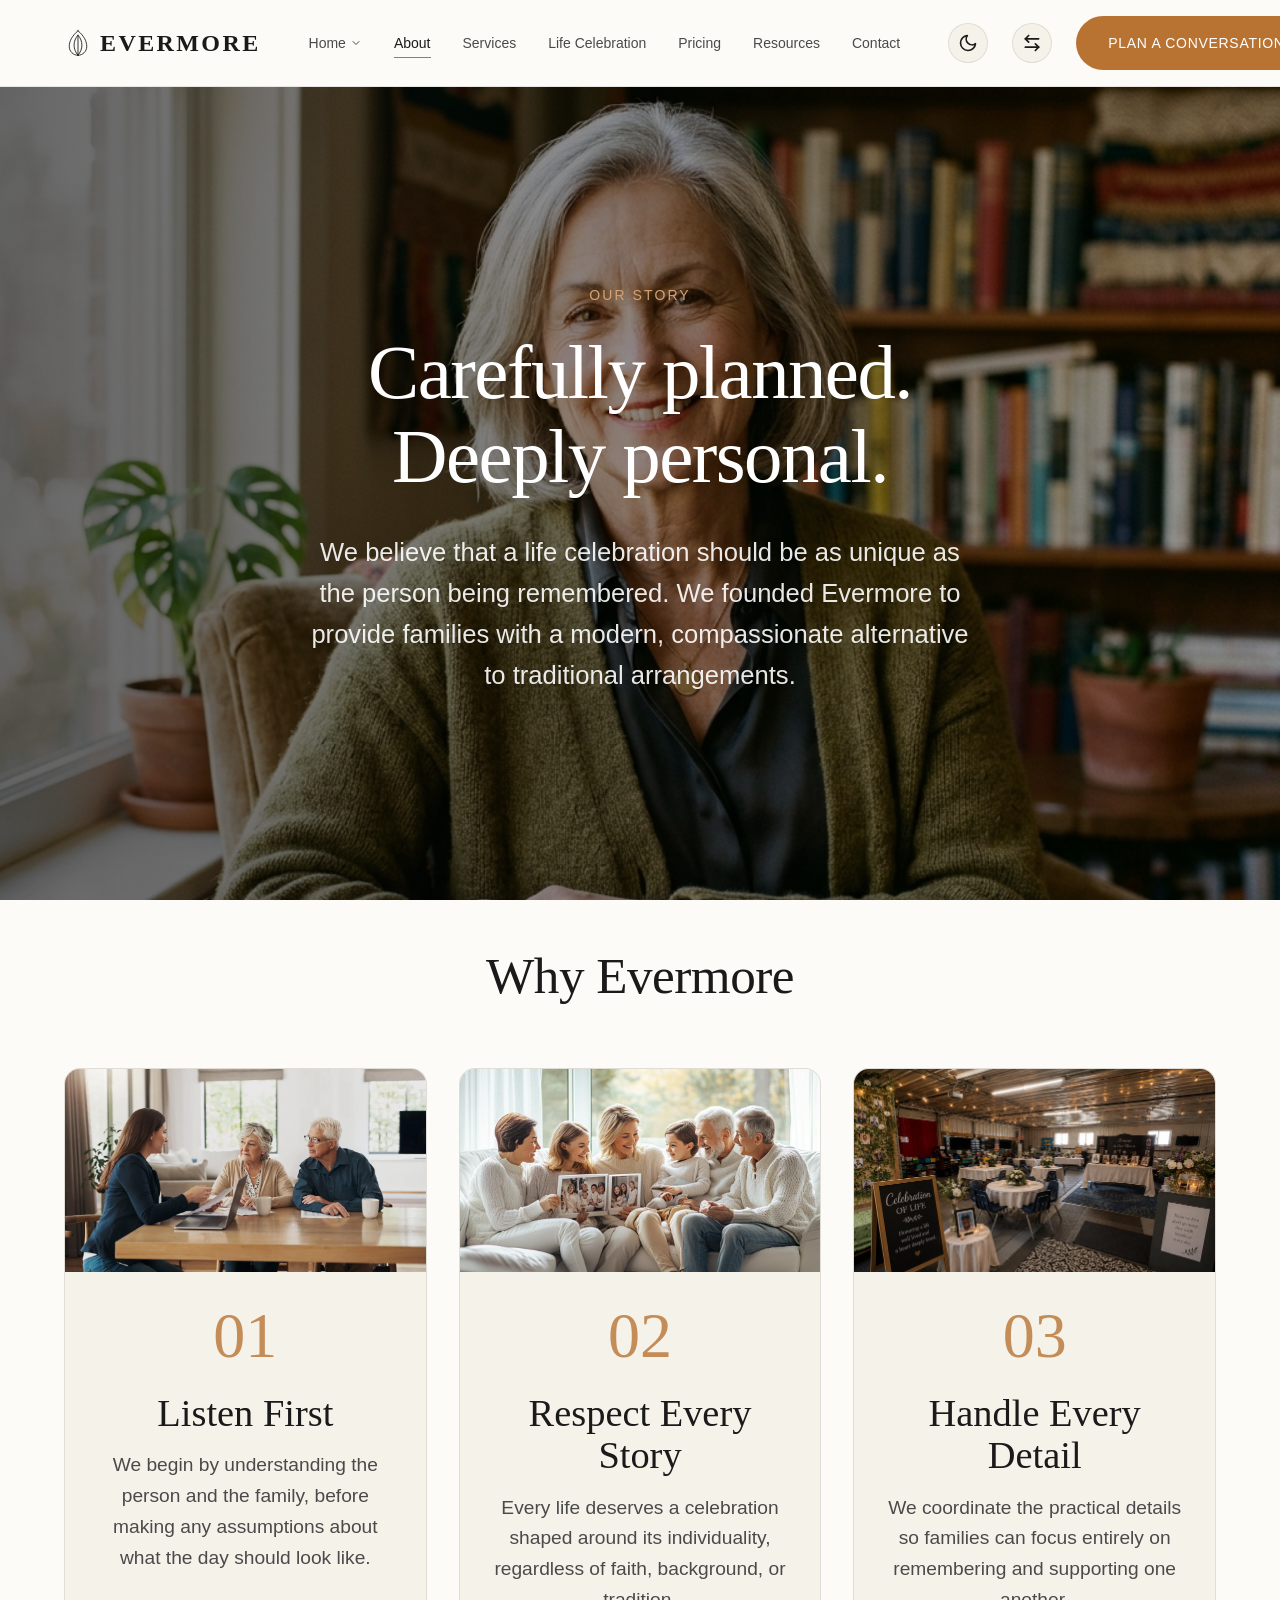
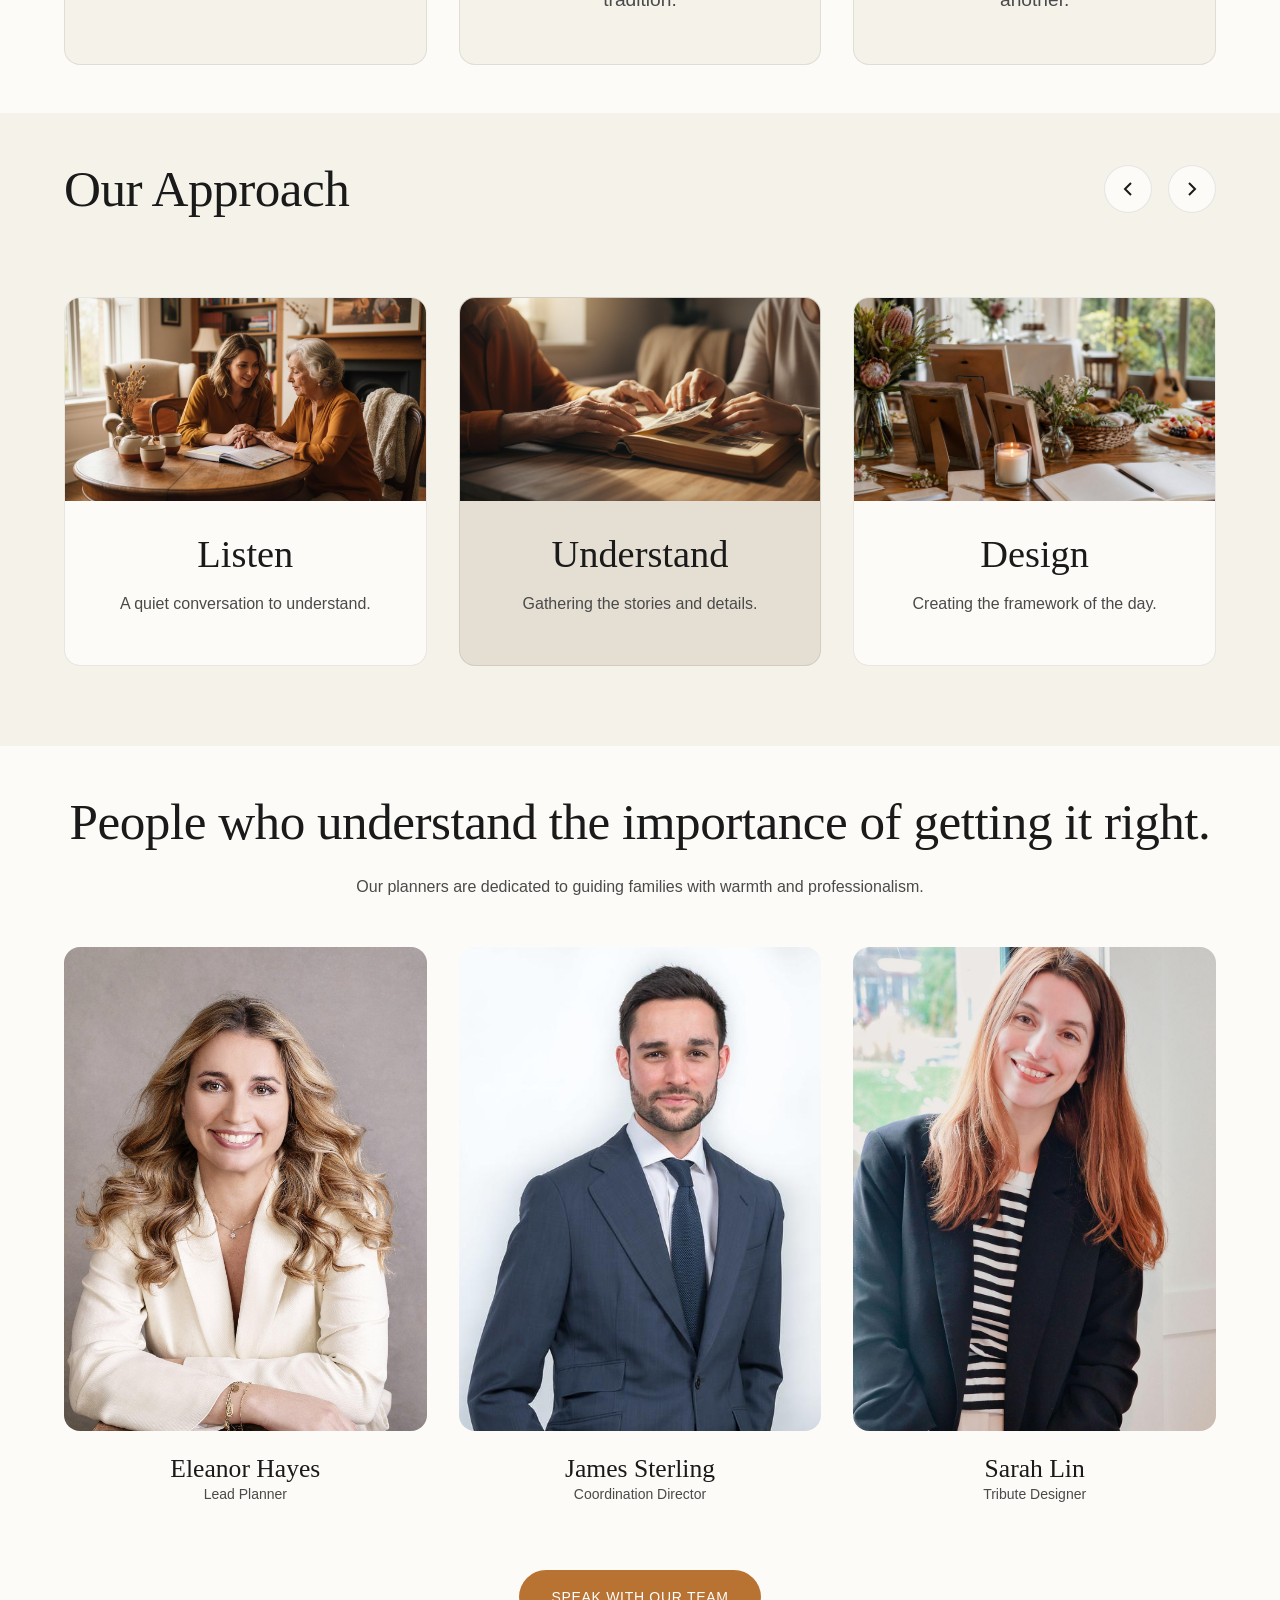
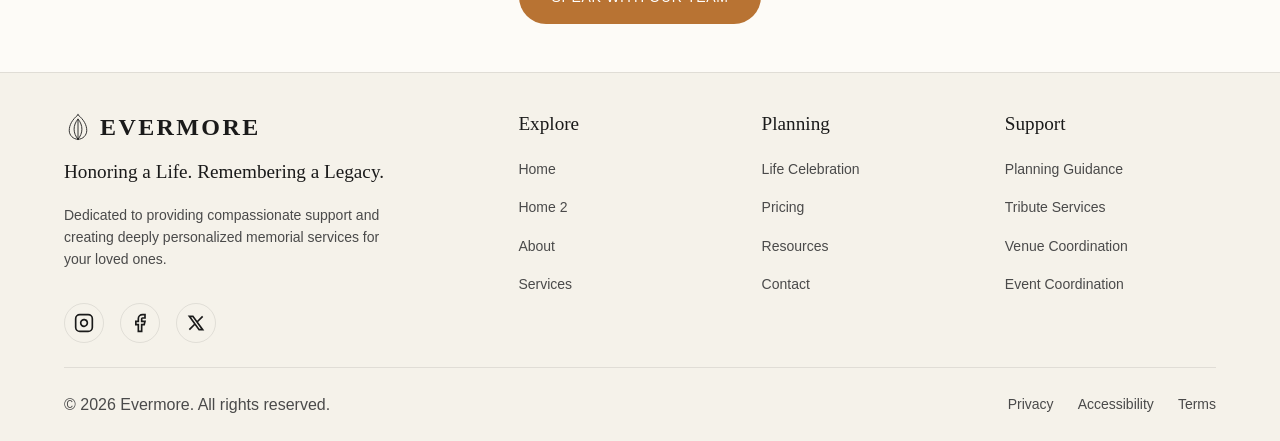
==== commit 9ce3d7eb: "THIRD COMMIT" ====
--- a/about.html
+++ b/about.html
@@ -16,7 +16,7 @@
     .manifesto-img { width: 100%; aspect-ratio: 16/9; object-fit: cover; margin-bottom: 2rem; display: block; }
     .manifesto-num { font-size: 4rem; font-family: var(--font-display); line-height: 1; color: var(--color-copper); opacity: 0.8; margin-bottom: 1.5rem; padding: 0 2rem; }
     .manifesto-text { padding: 0 2rem; width: 100%; }
-    .manifesto-text h3 { color: var(--text-primary); margin-bottom: 1rem; font-size: var(--text-xl); white-space: nowrap; }
+    .manifesto-text h3 { color: var(--text-primary); margin-bottom: 1rem; font-size: var(--text-xl); }
     .manifesto-text p { color: var(--text-secondary); font-size: var(--text-md); }
     
     .approach-slider { display: flex; gap: 2rem; overflow-x: auto; padding: 2rem 0; scrollbar-width: none; scroll-snap-type: x mandatory; }
@@ -41,7 +41,7 @@
       .about-img { position: relative; width: 100%; height: 400px; }
       .about-hero-content { width: 100%; padding: 2rem 0; }
       .manifesto-grid { display: grid; grid-template-columns: 1fr; }
-      .manifesto-item { width: 100%; }
+      .manifesto-item, .manifesto-item:last-child { width: 100%; }
       .team-grid { grid-template-columns: 1fr; }
       
       .approach-slider { flex-direction: column; gap: 2rem; overflow-x: hidden; padding-bottom: 0; }
--- a/assets/css/style.css
+++ b/assets/css/style.css
@@ -820,6 +820,7 @@
   margin-bottom: 2rem;
   text-align: center;
 }
+.modal-header { padding: 0 3rem; }
 
 /* Footer */
 .footer {
@@ -1299,3 +1300,14 @@
   align-self: center !important;
   display: flex !important;
 }
+
+/* Dark mode specific navbar button styling */
+[data-theme="dark"] .nav-actions .btn-primary,
+[data-theme="dark"] .mobile-menu .btn-primary {
+  background-color: var(--color-copper);
+  color: #ffffff;
+}
+[data-theme="dark"] .nav-actions .btn-primary:hover,
+[data-theme="dark"] .mobile-menu .btn-primary:hover {
+  background-color: var(--accent-hover);
+}
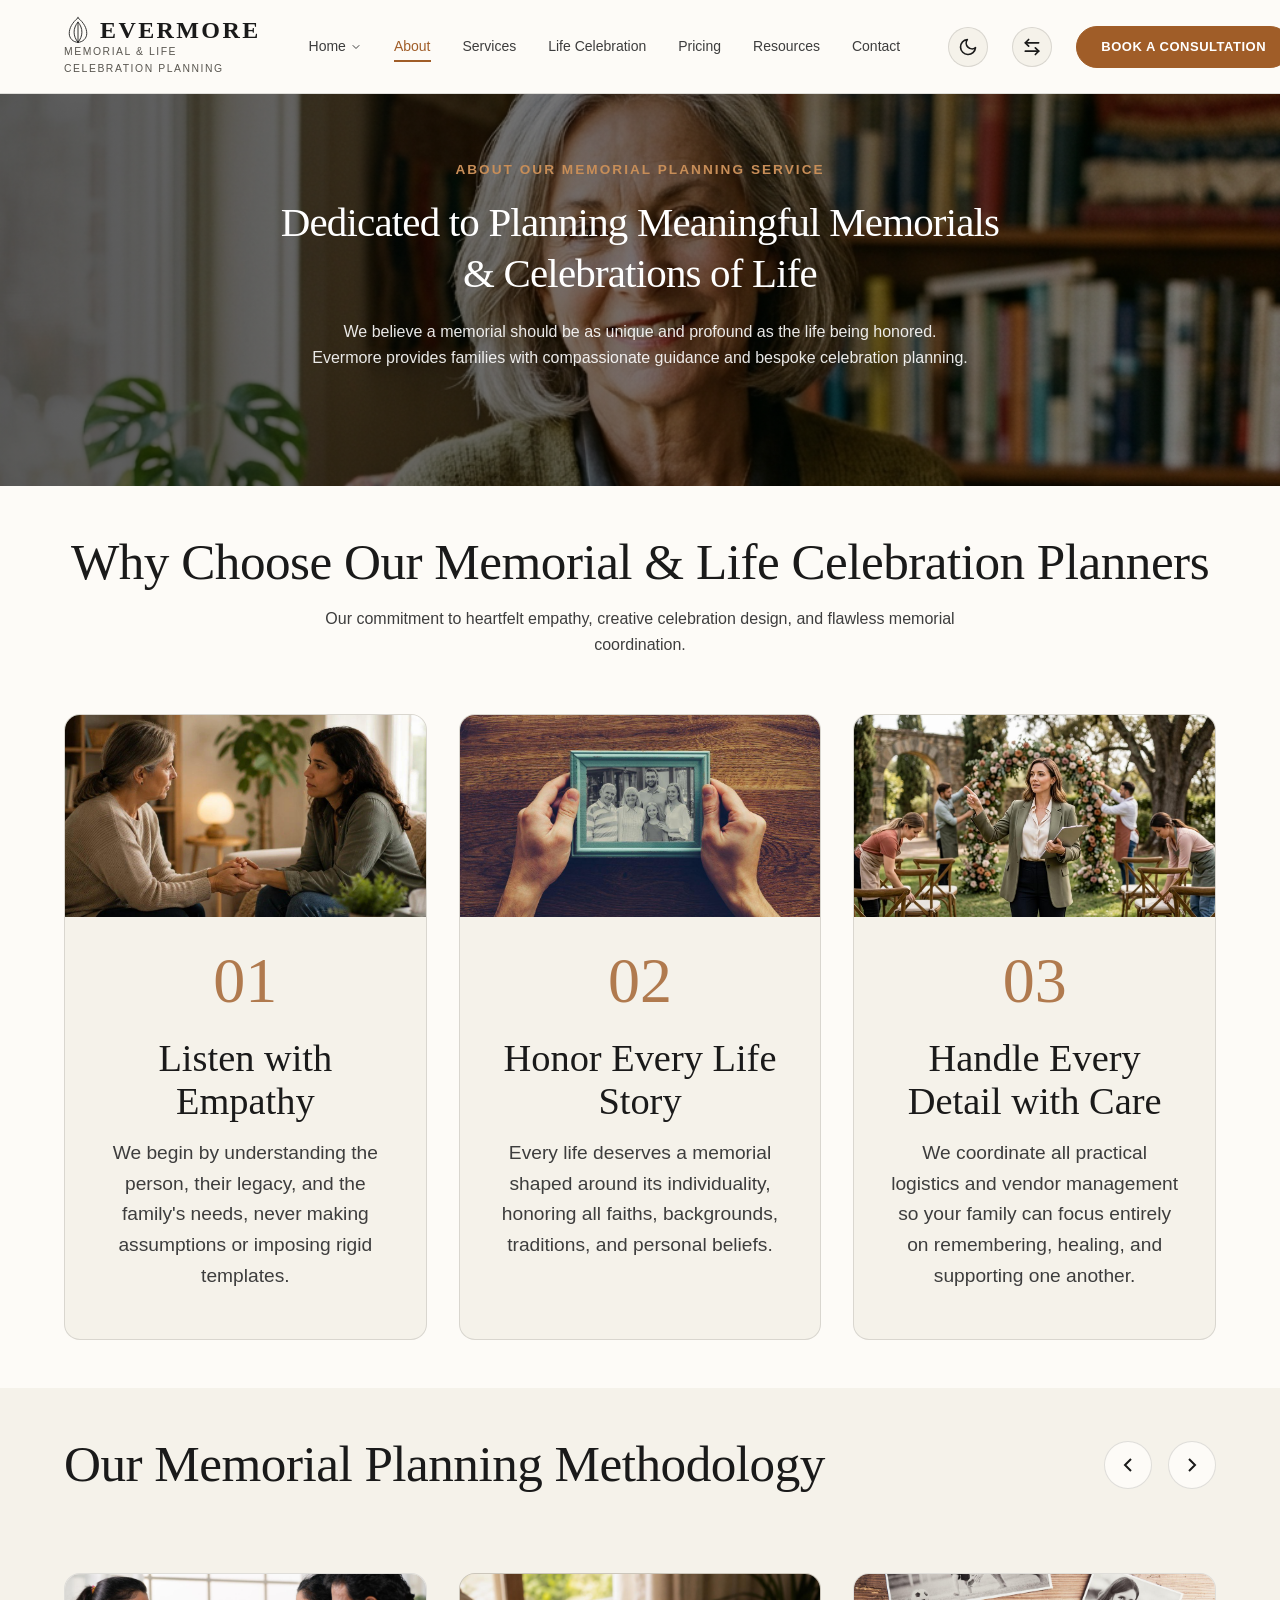
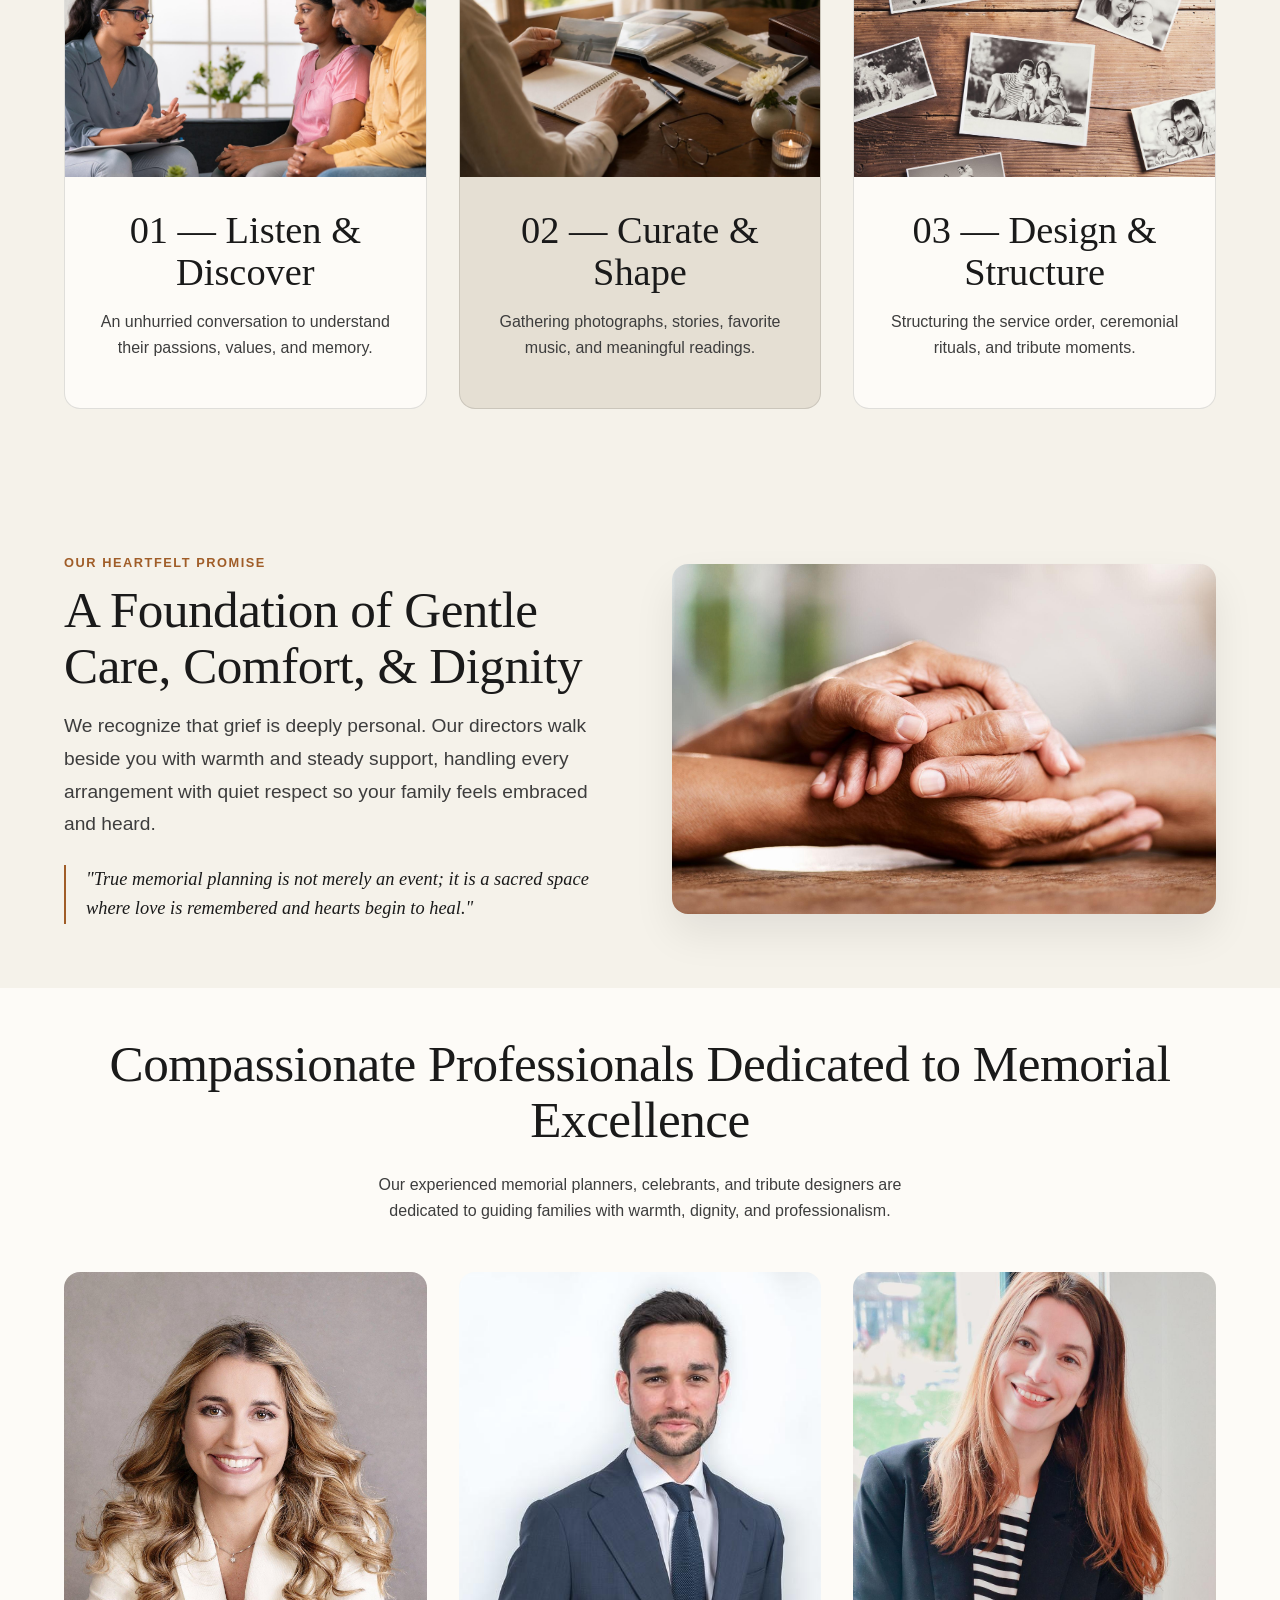
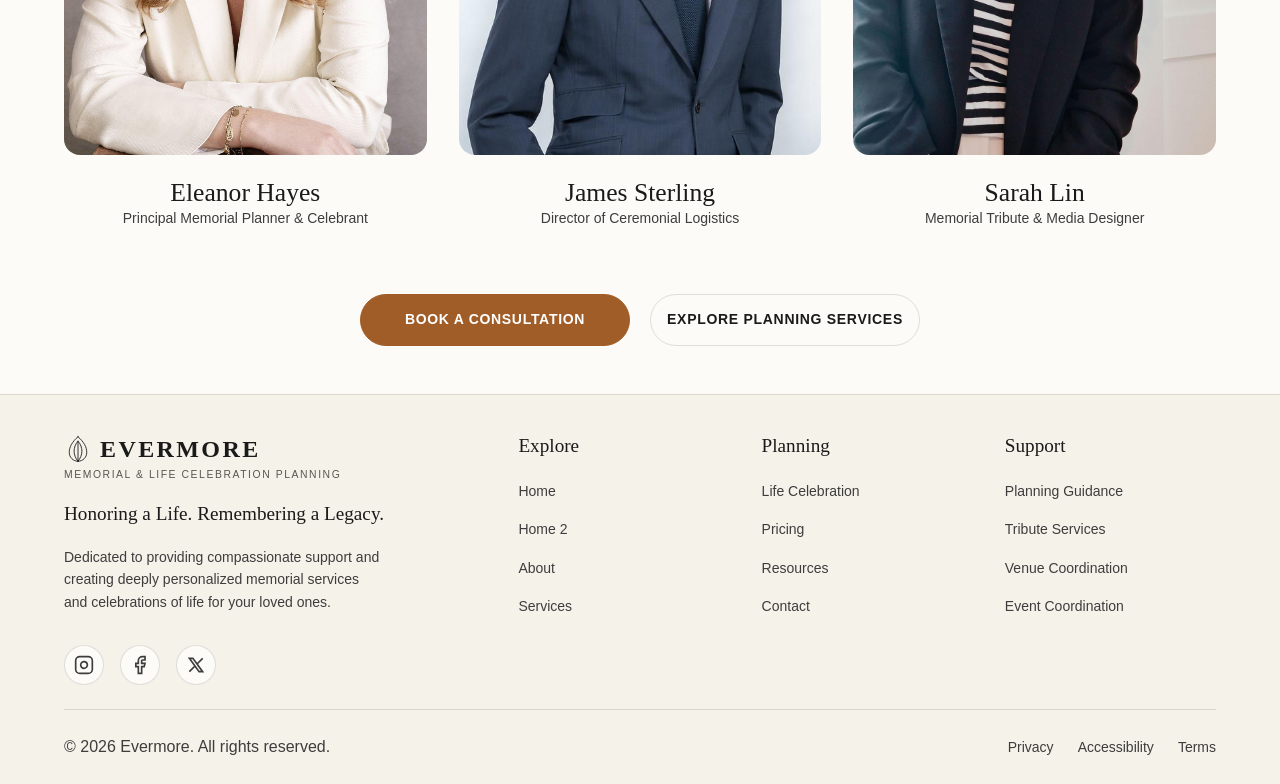
==== commit def344e4: "fifth commit" ====
--- a/about.html
+++ b/about.html
@@ -3,11 +3,12 @@
 <head>
   <meta charset="UTF-8">
   <meta name="viewport" content="width=device-width, initial-scale=1.0">
-  <title>EVERMORE | About</title>
+  <title>About Us | Memorial & Life Celebration Planning Service</title>
   <link rel="icon" type="image/svg+xml" href="assets/images/logo.svg">
+  <meta name="description" content="Learn about Evermore, a dedicated memorial and life celebration planning service providing empathetic guidance and dignified ceremonies.">
   <link rel="stylesheet" href="assets/css/style.css">
   <style>
-    .hero-home { min-height: 100vh; display: flex; align-items: center; position: relative; overflow: hidden; }
+    .about-hero-base { min-height: 52vh; display: flex; align-items: center; position: relative; overflow: hidden; }
     
     .manifesto-section { background: var(--bg-primary); color: var(--text-primary); padding: var(--space-xxl) 0; }
     .manifesto-grid { display: grid; grid-template-columns: repeat(3, 1fr); gap: 2rem; }
@@ -25,10 +26,21 @@
     .approach-card img { border-radius: 0 !important; margin-bottom: 2rem !important; aspect-ratio: 16/9; object-fit: cover; }
     .approach-card h3, .approach-card p { padding: 0 2rem; }
     
+    .slider-btn { width: 48px; height: 48px; border-radius: 50%; display: flex; align-items: center; justify-content: center; background: var(--bg-primary); border: 1px solid var(--border-color); color: var(--text-primary); cursor: pointer; transition: all var(--transition-fast); }
+    .slider-btn:hover { background: var(--color-copper); color: #ffffff; border-color: var(--color-copper); transform: scale(1.05); }
+    [data-theme="dark"] .slider-btn { background: var(--bg-secondary); border-color: var(--border-color); color: var(--text-primary); }
+    [data-theme="dark"] .slider-btn:hover { background: var(--color-copper); color: #ffffff; border-color: var(--color-copper); }
+    
     .team-grid { display: grid; grid-template-columns: repeat(3, 1fr); gap: 2rem; margin-top: 3rem; }
     .team-member { text-align: center; }
     .team-img { width: 100%; aspect-ratio: 3/4; object-fit: cover; border-radius: var(--radius-lg); margin-bottom: 1.5rem; transition: transform var(--transition-normal); }
     .team-member:hover .team-img { transform: translateY(-10px); }
+    
+    .hero .hero-content { max-width: 1060px; margin: 0 auto; }
+    .about-hero-title { font-size: clamp(2rem, 3.2vw, 3.05rem) !important; line-height: 1.25 !important; }
+    @media (min-width: 820px) {
+      .hero-line-1 { white-space: nowrap; }
+    }
     
     @media (max-width: 1024px) {
       .manifesto-grid { display: grid; grid-template-columns: 1fr 1fr; gap: 2rem; }
@@ -36,7 +48,9 @@
       .manifesto-item:last-child { grid-column: 1 / -1; width: calc(50% - 1rem); justify-self: center; }
     }
     
-    @media (max-width: 767px) {
+    .promise-grid { display: grid; grid-template-columns: 1fr 1fr; gap: 4rem; align-items: center; }
+    
+    @media (max-width: 768px) {
       .about-hero { flex-direction: column; }
       .about-img { position: relative; width: 100%; height: 400px; }
       .about-hero-content { width: 100%; padding: 2rem 0; }
@@ -47,29 +61,35 @@
       .approach-slider { flex-direction: column; gap: 2rem; overflow-x: hidden; padding-bottom: 0; }
       .approach-card { flex: 1 1 auto; width: 100%; }
       .slider-controls { display: none !important; }
+      
+      .promise-grid { display: flex !important; flex-direction: column !important; gap: 2rem !important; }
+      .promise-image-wrapper { order: -1; width: 100% !important; }
+      .promise-image-wrapper img { width: 100% !important; height: 280px !important; object-fit: cover !important; }
+      .promise-content { width: 100% !important; }
     }
   </style>
 </head>
 <body>
-<!-- Navbar placeholder -->
+<!-- Navbar -->
 <nav class="navbar">
   <div class="container nav-container">
-                <div class="nav-brand">
+    <div class="nav-brand">
       <a href="index.html" class="nav-logo-text" style="display: flex; align-items: center; gap: 0.5rem; white-space: nowrap; line-height: 1;">
         <svg class="site-logo" width="28" height="28" viewBox="0 0 64 64" fill="none" stroke="var(--text-primary)" stroke-width="2" stroke-linecap="round" stroke-linejoin="round"><path d="M32 4 C 18 16, 12 28, 12 40 C 12 51, 21 60, 32 60 C 43 60, 52 51, 52 40 C 52 28, 46 16, 32 4 Z"></path><path d="M32 60 C 20 46, 20 28, 32 14 C 44 28, 44 46, 32 60 Z"></path><path d="M32 14 L 32 60"></path></svg>
         EVERMORE
       </a>
+      <span class="nav-descriptor">Memorial &amp; Life Celebration Planning</span>
     </div>
     
     <div class="nav-menu">
       <div class="dropdown">
-        <a href="#" class="nav-link has-dropdown">Home <svg width="12" height="12" viewBox="0 0 24 24" fill="none" stroke="currentColor" stroke-width="2" stroke-linecap="round" stroke-linejoin="round"><polyline points="6 9 12 15 18 9"></polyline></svg></a>
+        <a href="#" class="nav-link has-dropdown" aria-haspopup="true" aria-expanded="false">Home <svg width="12" height="12" viewBox="0 0 24 24" fill="none" stroke="currentColor" stroke-width="2" stroke-linecap="round" stroke-linejoin="round"><polyline points="6 9 12 15 18 9"></polyline></svg></a>
         <div class="dropdown-content">
           <a href="index.html" class="nav-link">Home 1</a>
           <a href="home-2.html" class="nav-link">Home 2</a>
         </div>
       </div>
-      <a href="about.html" class="nav-link">About</a>
+      <a href="about.html" class="nav-link active" aria-current="page">About</a>
       <a href="services.html" class="nav-link">Services</a>
       <a href="life-celebration.html" class="nav-link">Life Celebration</a>
       <a href="pricing.html" class="nav-link">Pricing</a>
@@ -84,7 +104,7 @@
       <button class="icon-btn rtl-toggle" aria-label="Toggle RTL">
         <svg width="20" height="20" viewBox="0 0 24 24" fill="none" stroke="currentColor" stroke-width="2" stroke-linecap="round" stroke-linejoin="round"><path d="M8 3L4 7l4 4"/><path d="M4 7h16"/><path d="M16 21l4-4-4-4"/><path d="M20 17H4"/></svg>
       </button>
-      <a href="#" class="btn btn-primary open-modal">Plan a Conversation</a>
+      <a href="#" class="btn btn-primary open-modal">Book a Consultation</a>
     </div>
 
     <div class="hamburger">
@@ -102,7 +122,7 @@
   <div class="mobile-nav-list">
       <a href="index.html" class="nav-link">Home 1</a>
       <a href="home-2.html" class="nav-link">Home 2</a>
-      <a href="about.html" class="nav-link">About</a>
+      <a href="about.html" class="nav-link active" aria-current="page">About</a>
       <a href="services.html" class="nav-link">Services</a>
       <a href="life-celebration.html" class="nav-link">Life Celebration</a>
       <a href="pricing.html" class="nav-link">Pricing</a>
@@ -118,10 +138,8 @@
       </button>
   </div>
   
-  <a href="#" class="btn btn-primary open-modal">Plan a Conversation</a>
+  <a href="#" class="btn btn-primary open-modal">Book a Consultation</a>
 </div>
-
-
 
 <!-- SECTION 01: HERO -->
 <section class="hero">
@@ -129,42 +147,43 @@
     <img src="assets/images/about_hero.jpg" alt="Our Story" style="object-position: center 20%;">
   </div>
   <div class="hero-overlay"></div>
-  <div class="container hero-content text-center" style="margin: 0 auto;">
-    <span class="eyebrow" style="color: var(--color-copper-muted);">OUR STORY</span>
-    <h1 class="reveal" style="margin-bottom: 2rem; color: #fff;">Carefully planned. Deeply personal.</h1>
-    <p class="reveal stagger-1" style="font-size: var(--text-lg); max-width: 700px; margin: 0 auto; color: rgba(255,255,255,0.9);">We believe that a life celebration should be as unique as the person being remembered. We founded Evermore to provide families with a modern, compassionate alternative to traditional arrangements.</p>
+  <div class="container hero-content text-center" style="margin: 0 auto; max-width: 1060px;">
+    <span class="hero-eyebrow reveal" style="color: var(--accent-light); letter-spacing: 0.15em; font-size: 0.85rem; font-weight: 600; text-transform: uppercase; margin-bottom: 1rem; display: inline-block;">ABOUT OUR MEMORIAL PLANNING SERVICE</span>
+    <h1 class="reveal about-hero-title" style="margin-bottom: 1.25rem; color: #fff;"><span class="hero-line-1">Dedicated to Planning Meaningful Memorials</span><br class="desktop-br">&amp; Celebrations of Life</h1>
+    <p class="reveal stagger-1" style="font-size: var(--text-base); max-width: 780px; margin: 0 auto; color: rgba(255,255,255,0.9); line-height: 1.6;">We believe a memorial should be as unique and profound as the life being honored.<br class="desktop-br">Evermore provides families with compassionate guidance and bespoke celebration planning.</p>
   </div>
 </section>
 
 <section class="manifesto-section">
   <div class="container">
-    <h2 class="reveal text-center" style="color: var(--text-primary); margin-bottom: 4rem;">Why Evermore</h2>
+    <h2 class="reveal text-center" style="color: var(--text-primary); margin-bottom: 1rem;">Why Choose Our Memorial &amp; Life Celebration Planners</h2>
+    <p class="reveal stagger-1 text-center" style="margin: 0 auto 3.5rem auto; max-width: 650px; color: var(--text-secondary);">Our commitment to heartfelt empathy, creative celebration design, and flawless memorial coordination.</p>
     
     <div class="manifesto-grid">
       <div class="manifesto-item reveal stagger-1">
-        <img src="assets/images/Listen_First.png" alt="Listen First" class="manifesto-img">
+        <img src="assets/images/image-10.png" alt="Listen with Empathy" class="manifesto-img">
         <div class="manifesto-num">01</div>
         <div class="manifesto-text">
-          <h3>Listen First</h3>
-          <p>We begin by understanding the person and the family, before making any assumptions about what the day should look like.</p>
+          <h3>Listen with Empathy</h3>
+          <p>We begin by understanding the person, their legacy, and the family's needs, never making assumptions or imposing rigid templates.</p>
         </div>
       </div>
       
       <div class="manifesto-item reveal stagger-2">
-        <img src="assets/images/Respect_Every_Story.png" alt="Respect Every Story" class="manifesto-img">
+        <img src="assets/images/image-2.png" alt="Honor Every Life Story" class="manifesto-img">
         <div class="manifesto-num">02</div>
         <div class="manifesto-text">
-          <h3>Respect Every Story</h3>
-          <p>Every life deserves a celebration shaped around its individuality, regardless of faith, background, or tradition.</p>
+          <h3>Honor Every Life Story</h3>
+          <p>Every life deserves a memorial shaped around its individuality, honoring all faiths, backgrounds, traditions, and personal beliefs.</p>
         </div>
       </div>
       
       <div class="manifesto-item reveal stagger-3">
-        <img src="assets/images/Handle_Every_Detail.png" alt="Handle Every Detail" class="manifesto-img">
+        <img src="assets/images/image-4.png" alt="Handle Every Detail with Care" class="manifesto-img">
         <div class="manifesto-num">03</div>
         <div class="manifesto-text">
-          <h3>Handle Every Detail</h3>
-          <p>We coordinate the practical details so families can focus entirely on remembering and supporting one another.</p>
+          <h3>Handle Every Detail with Care</h3>
+          <p>We coordinate all practical logistics and vendor management so your family can focus entirely on remembering, healing, and supporting one another.</p>
         </div>
       </div>
     </div>
@@ -174,41 +193,59 @@
 <section class="section section-alt">
   <div class="container">
     <div class="reveal" style="display: flex; justify-content: space-between; align-items: center; margin-bottom: 3rem;">
-      <h2 style="margin: 0;">Our Approach</h2>
+      <h2 style="margin: 0;">Our Memorial Planning Methodology</h2>
       <div class="slider-controls" style="display: flex; gap: 1rem;">
-        <button class="icon-btn" style="border: 1px solid var(--border-color); width: 48px; height: 48px; border-radius: 50%; display: flex; align-items: center; justify-content: center; background: var(--bg-primary); cursor: pointer; transition: all 0.3s;" onmouseover="this.style.background='var(--color-charcoal)'; this.style.color='var(--color-ivory)'" onmouseout="this.style.background='var(--bg-primary)'; this.style.color='currentColor'" onclick="document.querySelector('.approach-slider').scrollBy({left: -400, behavior: 'smooth'})">
+        <button class="slider-btn" aria-label="Previous step" onclick="document.querySelector('.approach-slider').scrollBy({left: -400, behavior: 'smooth'})">
           <svg width="24" height="24" viewBox="0 0 24 24" fill="none" stroke="currentColor" stroke-width="2"><path d="M15 18l-6-6 6-6"></path></svg>
         </button>
-        <button class="icon-btn" style="border: 1px solid var(--border-color); width: 48px; height: 48px; border-radius: 50%; display: flex; align-items: center; justify-content: center; background: var(--bg-primary); cursor: pointer; transition: all 0.3s;" onmouseover="this.style.background='var(--color-charcoal)'; this.style.color='var(--color-ivory)'" onmouseout="this.style.background='var(--bg-primary)'; this.style.color='currentColor'" onclick="document.querySelector('.approach-slider').scrollBy({left: 400, behavior: 'smooth'})">
+        <button class="slider-btn" aria-label="Next step" onclick="document.querySelector('.approach-slider').scrollBy({left: 400, behavior: 'smooth'})">
           <svg width="24" height="24" viewBox="0 0 24 24" fill="none" stroke="currentColor" stroke-width="2"><path d="M9 18l6-6-6-6"></path></svg>
         </button>
       </div>
     </div>
     <div class="approach-slider reveal stagger-1">
       <div class="approach-card">
-        <img src="assets/images/Listen2.png" alt="Listen" style="width: 100%; height: auto; border-radius: var(--radius-lg); margin-bottom: 1.5rem; display: block;">
-        <h3 style="font-family: var(--font-display); margin-bottom: 1rem;">Listen</h3>
-        <p>A quiet conversation to understand.</p>
+        <img src="assets/images/image-20.png" alt="Listen and discover" style="width: 100%; height: auto; border-radius: var(--radius-lg); margin-bottom: 1.5rem; display: block;">
+        <h3 style="font-family: var(--font-display); margin-bottom: 1rem;">01 &mdash; Listen &amp; Discover</h3>
+        <p>An unhurried conversation to understand their passions, values, and memory.</p>
       </div>
       <div class="approach-card" style="background: var(--bg-tertiary);">
-        <img src="assets/images/Understand.png" alt="Understand" style="width: 100%; height: auto; border-radius: var(--radius-lg); margin-bottom: 1.5rem; display: block;">
-        <h3 style="font-family: var(--font-display); margin-bottom: 1rem;">Understand</h3>
-        <p>Gathering the stories and details.</p>
+        <img src="assets/images/image-8.png" alt="Curate and shape" style="width: 100%; height: auto; border-radius: var(--radius-lg); margin-bottom: 1.5rem; display: block;">
+        <h3 style="font-family: var(--font-display); margin-bottom: 1rem;">02 &mdash; Curate &amp; Shape</h3>
+        <p>Gathering photographs, stories, favorite music, and meaningful readings.</p>
       </div>
       <div class="approach-card">
-        <img src="assets/images/Design.png" alt="Design" style="width: 100%; height: auto; border-radius: var(--radius-lg); margin-bottom: 1.5rem; display: block;">
-        <h3 style="font-family: var(--font-display); margin-bottom: 1rem;">Design</h3>
-        <p>Creating the framework of the day.</p>
+        <img src="assets/images/image-17.png" alt="Design and structure" style="width: 100%; height: auto; border-radius: var(--radius-lg); margin-bottom: 1.5rem; display: block;">
+        <h3 style="font-family: var(--font-display); margin-bottom: 1rem;">03 &mdash; Design &amp; Structure</h3>
+        <p>Structuring the service order, ceremonial rituals, and tribute moments.</p>
       </div>
       <div class="approach-card" style="background: var(--bg-tertiary);">
-        <img src="assets/images/Coordinate2.png" alt="Coordinate" style="width: 100%; height: auto; border-radius: var(--radius-lg); margin-bottom: 1.5rem; display: block;">
-        <h3 style="font-family: var(--font-display); margin-bottom: 1rem;">Coordinate</h3>
-        <p>Handling all logistics and vendors.</p>
+        <img src="assets/images/image-6.png" alt="Coordinate logistics" style="width: 100%; height: auto; border-radius: var(--radius-lg); margin-bottom: 1.5rem; display: block;">
+        <h3 style="font-family: var(--font-display); margin-bottom: 1rem;">04 &mdash; Coordinate Logistics</h3>
+        <p>Managing venues, florists, audio-visuals, officiants, and caterers.</p>
       </div>
       <div class="approach-card">
-        <img src="assets/images/Support.png" alt="Support" style="width: 100%; height: auto; border-radius: var(--radius-lg); margin-bottom: 1.5rem; display: block;">
-        <h3 style="font-family: var(--font-display); margin-bottom: 1rem;">Support</h3>
-        <p>Being there on the day for you.</p>
+        <img src="assets/images/image-1.png" alt="Day of support" style="width: 100%; height: auto; border-radius: var(--radius-lg); margin-bottom: 1.5rem; display: block;">
+        <h3 style="font-family: var(--font-display); margin-bottom: 1rem;">05 &mdash; Day-of Support</h3>
+        <p>Discreet, dedicated on-site coordination to ensure absolute peace of mind.</p>
+      </div>
+    </div>
+  </div>
+</section>
+
+<section class="section section-alt" style="padding: 4rem 0;">
+  <div class="container">
+    <div class="promise-grid">
+      <div class="promise-content reveal">
+        <span class="eyebrow" style="color: var(--accent-primary); letter-spacing: 0.12em; font-size: 0.8rem; font-weight: 600; text-transform: uppercase; margin-bottom: 0.5rem; display: block;">OUR HEARTFELT PROMISE</span>
+        <h2 style="font-family: var(--font-display); font-size: var(--text-xxl); margin-bottom: 1rem; color: var(--text-primary);">A Foundation of Gentle Care, Comfort, &amp; Dignity</h2>
+        <p style="font-size: var(--text-md); color: var(--text-secondary); line-height: 1.7; margin-bottom: 1.5rem;">We recognize that grief is deeply personal. Our directors walk beside you with warmth and steady support, handling every arrangement with quiet respect so your family feels embraced and heard.</p>
+        <blockquote style="font-family: var(--font-display); font-size: 1.15rem; font-style: italic; border-left: 2px solid var(--accent-primary); padding-left: 1.25rem; color: var(--text-primary); margin: 0;">
+          "True memorial planning is not merely an event; it is a sacred space where love is remembered and hearts begin to heal."
+        </blockquote>
+      </div>
+      <div class="promise-image-wrapper reveal stagger-1" style="border-radius: var(--radius-lg); overflow: hidden; box-shadow: var(--shadow-lg);">
+        <img src="assets/images/image-13.png" alt="Gentle compassionate hands providing support and comfort to grieving families" style="width: 100%; height: 350px; object-fit: cover; display: block;">
       </div>
     </div>
   </div>
@@ -217,30 +254,31 @@
 <section class="section">
   <div class="container">
     <div class="text-center reveal">
-      <h2 style="margin-bottom: 1.5rem;">People who understand the importance of getting it right.</h2>
-      <p style="margin: 0 auto 3rem auto;">Our planners are dedicated to guiding families with warmth and professionalism.</p>
+      <h2 style="margin-bottom: 1.5rem;">Compassionate Professionals Dedicated to Memorial Excellence</h2>
+      <p style="margin: 0 auto 3rem auto;">Our experienced memorial planners, celebrants, and tribute designers are dedicated to guiding families with warmth, dignity, and professionalism.</p>
     </div>
     
     <div class="team-grid reveal stagger-1">
       <div class="team-member">
-        <img src="assets/images/Eleanor%20Hayes.png" class="team-img" alt="Eleanor Hayes">
+        <img src="assets/images/Eleanor%20Hayes.png" class="team-img" alt="Eleanor Hayes, Principal Memorial Planner &amp; Celebrant">
         <h4 style="font-family: var(--font-display);">Eleanor Hayes</h4>
-        <p style="font-size: var(--text-sm);">Lead Planner</p>
+        <p style="font-size: var(--text-sm);">Principal Memorial Planner &amp; Celebrant</p>
       </div>
       <div class="team-member">
-        <img src="assets/images/James%20Sterling.png" class="team-img" alt="James Sterling">
+        <img src="assets/images/James%20Sterling.png" class="team-img" alt="James Sterling, Director of Ceremonial Logistics">
         <h4 style="font-family: var(--font-display);">James Sterling</h4>
-        <p style="font-size: var(--text-sm);">Coordination Director</p>
+        <p style="font-size: var(--text-sm);">Director of Ceremonial Logistics</p>
       </div>
       <div class="team-member">
-        <img src="assets/images/Sarah%20Lin.png" class="team-img" alt="Sarah Lin">
+        <img src="assets/images/Sarah%20Lin.png" class="team-img" alt="Sarah Lin, Memorial Tribute &amp; Media Designer">
         <h4 style="font-family: var(--font-display);">Sarah Lin</h4>
-        <p style="font-size: var(--text-sm);">Tribute Designer</p>
-      </div>
-    </div>
-    
-    <div class="text-center reveal stagger-2" style="margin-top: 4rem;">
-      <a href="#" class="btn btn-primary open-modal">Speak With Our Team</a>
+        <p style="font-size: var(--text-sm);">Memorial Tribute &amp; Media Designer</p>
+      </div>
+    </div>
+    
+    <div class="text-center reveal stagger-2 btn-group" style="margin-top: 4rem; max-width: 580px; margin-left: auto; margin-right: auto;">
+      <a href="#" class="btn btn-primary open-modal">Book a Consultation</a>
+      <a href="services.html" class="btn btn-secondary">Explore Planning Services</a>
     </div>
   </div>
 </section>
@@ -248,14 +286,15 @@
 <footer class="footer">
   <div class="container">
     <div class="footer-grid">
-                              <div class="footer-brand">
-        <a href="index.html" class="nav-logo-text" style="display: flex; align-items: center; gap: 0.5rem; margin-bottom: 1rem; white-space: nowrap; line-height: 1;">
+      <div class="footer-brand">
+        <a href="index.html" class="nav-logo-text" style="display: flex; align-items: center; gap: 0.5rem; margin-bottom: 0.25rem; white-space: nowrap; line-height: 1;">
           <svg class="site-logo" width="28" height="28" viewBox="0 0 64 64" fill="none" stroke="var(--text-primary)" stroke-width="2" stroke-linecap="round" stroke-linejoin="round"><path d="M32 4 C 18 16, 12 28, 12 40 C 12 51, 21 60, 32 60 C 43 60, 52 51, 52 40 C 52 28, 46 16, 32 4 Z"></path><path d="M32 60 C 20 46, 20 28, 32 14 C 44 28, 44 46, 32 60 Z"></path><path d="M32 14 L 32 60"></path></svg>
           EVERMORE
         </a>
-                <p style="font-family: var(--font-display); font-size: 1.2rem; color: var(--text-primary); margin-bottom: 1rem;">Honoring a Life. Remembering a Legacy.</p>
+        <span class="nav-descriptor" style="margin-bottom: 1rem; display: block;">Memorial &amp; Life Celebration Planning</span>
+        <p style="font-family: var(--font-display); font-size: 1.2rem; color: var(--text-primary); margin-bottom: 1rem;">Honoring a Life. Remembering a Legacy.</p>
         <p style="font-size: var(--text-sm); color: var(--text-secondary); line-height: 1.6; margin-bottom: 1.5rem; max-width: 320px;">
-          Dedicated to providing compassionate support and creating deeply personalized memorial services for your loved ones.
+          Dedicated to providing compassionate support and creating deeply personalized memorial services and celebrations of life for your loved ones.
         </p>
         <div class="social-links">
           <a href="#" class="social-link" aria-label="Instagram">
@@ -321,40 +360,41 @@
       <svg width="24" height="24" viewBox="0 0 24 24" fill="none" stroke="currentColor" stroke-width="2" stroke-linecap="round" stroke-linejoin="round"><line x1="18" y1="6" x2="6" y2="18"></line><line x1="6" y1="6" x2="18" y2="18"></line></svg>
     </button>
     <div class="modal-header">
-      <h2 style="font-family: var(--font-display); margin-bottom: 0.5rem;">Let's Begin With a Conversation</h2>
-      <p style="color: var(--text-secondary); font-size: var(--text-sm);">Tell us a little about what you are looking for, and our planning team can help you understand the next steps.</p>
+      <h2 style="font-family: var(--font-display); margin-bottom: 0.5rem;">Begin Planning a Memorial or Celebration</h2>
+      <p style="color: var(--text-secondary); font-size: var(--text-sm);">Tell us a little about your loved one and how we can assist, and our memorial planning team will reach out with compassionate guidance.</p>
     </div>
     <form class="modal-form">
       <div class="form-group">
-        <label class="form-label">Your Name</label>
-        <input type="text" class="form-control" required>
+        <label class="form-label" for="modal-name">Your Name</label>
+        <input type="text" id="modal-name" class="form-control" required>
       </div>
       <div class="grid" style="grid-template-columns: 1fr 1fr; gap: 1rem; margin-bottom: 1.5rem;">
         <div>
-          <label class="form-label">Email</label>
-          <input type="email" class="form-control" required>
+          <label class="form-label" for="modal-email">Email</label>
+          <input type="email" id="modal-email" class="form-control" required>
         </div>
         <div>
-          <label class="form-label">Phone</label>
-          <input type="tel" class="form-control">
+          <label class="form-label" for="modal-phone">Phone</label>
+          <input type="tel" id="modal-phone" class="form-control">
         </div>
       </div>
       <div class="form-group">
-        <label class="form-label">What Can We Help With?</label>
-        <select class="form-control" required>
-          <option value="">Select an option...</option>
-          <option value="planning">Planning Guidance</option>
-          <option value="celebration">Celebration Design</option>
-          <option value="tribute">Tribute Creation</option>
-          <option value="coordination">Event Coordination</option>
-          <option value="other">Other</option>
+        <label class="form-label" for="modal-service">What Can We Help With?</label>
+        <select id="modal-service" class="form-control" required>
+          <option value="">Select a planning service...</option>
+          <option value="memorial-planning">Memorial Service Planning</option>
+          <option value="life-celebration">Celebration of Life Design</option>
+          <option value="tribute-creation">Tribute Video &amp; Media Creation</option>
+          <option value="venue-coordination">Venue &amp; Vendor Coordination</option>
+          <option value="day-of-coordination">Day-of Memorial Coordination</option>
+          <option value="pre-planning">Advance Planning Guidance</option>
         </select>
       </div>
       <div class="form-group">
-        <label class="form-label">Message</label>
-        <textarea class="form-control" placeholder="Share as much or as little as you feel comfortable..."></textarea>
-      </div>
-      <button type="submit" class="btn btn-primary w-full" style="margin-top: 1rem;">Send Enquiry</button>
+        <label class="form-label" for="modal-message">Message</label>
+        <textarea id="modal-message" class="form-control" placeholder="Share as much or as little as you feel comfortable..."></textarea>
+      </div>
+      <button type="submit" class="btn btn-primary w-full" style="margin-top: 1rem;">Book a Consultation</button>
     </form>
   </div>
 </div>
--- a/assets/css/style.css
+++ b/assets/css/style.css
@@ -8,25 +8,26 @@
   --color-taupe: #E5DFD3;
   --color-charcoal: #2A2A2A;
   --color-black: #1A1A1A;
-  --color-copper: #B87333;
-  --color-copper-muted: #D4A373;
-  --color-sage: #8A9A86;
-  --color-terracotta: #A86A51;
+  --color-copper: #A05D28;
+  --color-copper-muted: #C88E58;
+  --color-sage: #5E7A5A;
+  --color-terracotta: #9B5338;
 
   /* Semantic Colors */
   --bg-primary: var(--color-ivory);
   --bg-secondary: var(--color-cream);
   --bg-tertiary: var(--color-taupe);
-  --bg-overlay: rgba(253, 251, 247, 0.85);
+  --bg-overlay: rgba(253, 251, 247, 0.88);
 
   --text-primary: var(--color-black);
-  --text-secondary: #4A4A4A;
-  --text-muted: #7A7A7A;
+  --text-secondary: #3D3D3D;
+  --text-muted: #595650;
 
   --accent-primary: var(--color-copper);
-  --accent-hover: #9E6129;
-
-  --border-color: rgba(42, 42, 42, 0.1);
+  --accent-hover: #864B1D;
+  --accent-light: var(--color-copper-muted);
+
+  --border-color: rgba(42, 42, 42, 0.14);
 
   /* Typography */
   --font-display: 'Cormorant Garamond', serif;
@@ -74,21 +75,22 @@
   --bg-primary: #121212;
   --bg-secondary: #1E1E1E;
   --bg-tertiary: #2A2A2A;
-  --bg-overlay: rgba(18, 18, 18, 0.85);
+  --bg-overlay: rgba(18, 18, 18, 0.88);
 
   --text-primary: #F5F2EA;
-  --text-secondary: #C0C0C0;
-  --text-muted: #888888;
+  --text-secondary: #D4D0C8;
+  --text-muted: #A09D95;
 
   --accent-primary: #D4A373;
   --accent-hover: #E3B991;
-
-  --border-color: rgba(245, 242, 234, 0.1);
-
-  --shadow-sm: 0 4px 12px rgba(0, 0, 0, 0.2);
-  --shadow-md: 0 8px 24px rgba(0, 0, 0, 0.3);
-  --shadow-lg: 0 20px 40px rgba(0, 0, 0, 0.4);
-  --shadow-modal: 0 30px 60px rgba(0, 0, 0, 0.6);
+  --accent-light: #E8C19D;
+
+  --border-color: rgba(245, 242, 234, 0.16);
+
+  --shadow-sm: 0 4px 12px rgba(0, 0, 0, 0.25);
+  --shadow-md: 0 8px 24px rgba(0, 0, 0, 0.35);
+  --shadow-lg: 0 20px 40px rgba(0, 0, 0, 0.45);
+  --shadow-modal: 0 30px 60px rgba(0, 0, 0, 0.7);
 }
 
 /* Reset & Base Styles */
@@ -185,6 +187,11 @@
   cursor: pointer;
 }
 
+:focus-visible {
+  outline: 2px solid var(--accent-primary);
+  outline-offset: 3px;
+}
+
 /* Layout Utilities */
 .container {
   max-width: var(--container-width);
@@ -250,38 +257,160 @@
   display: inline-flex;
   align-items: center;
   justify-content: center;
-  padding: 1rem 2rem;
+  text-align: center;
+  vertical-align: middle;
+  min-height: 48px;
+  padding: 0.85rem 2rem;
   border-radius: var(--radius-full);
   font-size: var(--text-sm);
-  font-weight: 500;
+  font-weight: 600;
   letter-spacing: 0.05em;
+  line-height: 1.25;
   text-transform: uppercase;
   transition: all var(--transition-normal);
   position: relative;
   overflow: hidden;
   white-space: nowrap;
+  text-decoration: none;
+  cursor: pointer;
+  border: 1.5px solid transparent;
+  box-sizing: border-box;
+  gap: 0.5rem;
+}
+
+.btn svg {
+  width: 16px;
+  height: 16px;
+  flex-shrink: 0;
+  transition: transform var(--transition-fast);
+}
+
+.btn:hover svg {
+  transform: translateX(3px);
+}
+
+[dir="rtl"] .btn:hover svg {
+  transform: translateX(-3px);
+}
+
+/* Sizing Variants */
+.btn-sm {
+  min-height: 40px;
+  padding: 0.5rem 1.4rem;
+  font-size: 0.8125rem;
+  letter-spacing: 0.04em;
+}
+
+.btn-lg {
+  min-height: 54px;
+  padding: 1.05rem 2.5rem;
+  font-size: 0.95rem;
+  letter-spacing: 0.06em;
+}
+
+.btn-block,
+.w-full {
+  width: 100% !important;
+  display: flex !important;
+  justify-content: center !important;
 }
 
 .btn-primary {
-  background-color: var(--accent-primary);
-  color: #fff;
+  background-color: var(--color-copper);
+  color: #ffffff;
+  border-color: var(--color-copper);
 }
 
 .btn-primary:hover {
   background-color: var(--accent-hover);
+  border-color: var(--accent-hover);
+  color: #ffffff;
   transform: translateY(-2px);
-  box-shadow: var(--shadow-md);
+  box-shadow: 0 6px 20px rgba(184, 115, 51, 0.35);
 }
 
 .btn-secondary {
   background-color: transparent;
   color: var(--text-primary);
-  border: 1px solid var(--border-color);
+  border: 1.5px solid var(--border-color);
 }
 
 .btn-secondary:hover {
-  border-color: var(--text-primary);
+  background-color: var(--bg-tertiary);
+  border-color: var(--accent-primary);
+  color: var(--accent-primary);
   transform: translateY(-2px);
+}
+
+.btn-outline {
+  background-color: transparent;
+  color: var(--accent-primary);
+  border: 1.5px solid var(--accent-primary);
+}
+
+.btn-outline:hover {
+  background-color: var(--color-copper);
+  border-color: var(--color-copper);
+  color: #ffffff;
+  transform: translateY(-2px);
+}
+
+[data-theme="dark"] .btn-primary {
+  background-color: var(--color-copper);
+  border-color: var(--color-copper);
+  color: #ffffff;
+}
+
+[data-theme="dark"] .btn-primary:hover {
+  background-color: var(--accent-hover);
+  border-color: var(--accent-hover);
+  color: #ffffff;
+  box-shadow: 0 6px 20px rgba(212, 163, 115, 0.3);
+}
+
+[data-theme="dark"] .btn-secondary {
+  color: var(--text-primary);
+  border-color: rgba(245, 242, 234, 0.25);
+  background-color: transparent;
+}
+
+[data-theme="dark"] .btn-secondary:hover {
+  background-color: var(--bg-tertiary);
+  border-color: var(--accent-primary);
+  color: var(--accent-primary);
+}
+
+[data-theme="dark"] .btn-outline {
+  color: var(--accent-primary);
+  border-color: var(--accent-primary);
+  background-color: transparent;
+}
+
+[data-theme="dark"] .btn-outline:hover {
+  background-color: var(--color-copper);
+  border-color: var(--color-copper);
+  color: #ffffff;
+}
+
+/* Hero & Dark Section Button Styles */
+.hero .btn-secondary,
+.hero-home .btn-secondary,
+.section-dark .btn-secondary {
+  border-color: rgba(255, 255, 255, 0.45);
+  color: #ffffff;
+  background-color: rgba(255, 255, 255, 0.08);
+  backdrop-filter: blur(4px);
+  -webkit-backdrop-filter: blur(4px);
+}
+
+.hero .btn-secondary:hover,
+.hero-home .btn-secondary:hover,
+.section-dark .btn-secondary:hover {
+  border-color: var(--color-copper);
+  background-color: var(--color-copper);
+  color: #ffffff;
+  transform: translateY(-2px);
+  box-shadow: 0 6px 20px rgba(184, 115, 51, 0.35);
 }
 
 /* Button Groups */
@@ -290,32 +419,43 @@
   flex-direction: row;
   justify-content: center;
   align-items: center;
-  gap: 1.5rem;
+  gap: 1.25rem;
   width: 100%;
   flex-wrap: wrap;
 }
 
 .btn-group .btn {
-  flex: 1;
+  flex: 0 0 270px;
+  width: 270px;
+  max-width: 100%;
+  min-height: 52px;
+  padding: 0.85rem 1.25rem;
+  display: inline-flex;
+  align-items: center;
+  justify-content: center;
   text-align: center;
-  display: flex;
-  justify-content: center;
-  align-items: center;
-  white-space: normal;
-  min-width: 200px;
+  box-sizing: border-box;
 }
 
 @media (max-width: 768px) {
   .btn-group {
     flex-direction: column;
     align-items: center;
-    gap: 1rem;
-  }
-
+    gap: 0.875rem;
+    width: 100%;
+  }
+
+  .btn-group .btn {
+    flex: 0 0 auto;
+    width: 270px;
+    max-width: 100%;
+    min-height: 52px;
+  }
+}
+
+@media (max-width: 320px) {
   .btn-group .btn {
     width: 100%;
-    max-width: 100%;
-    flex: none;
   }
 }
 
@@ -388,7 +528,7 @@
   display: none;
   position: absolute;
   background-color: var(--bg-primary);
-  min-width: 150px;
+  min-width: 160px;
   box-shadow: var(--shadow-md);
   z-index: 10;
   border: 1px solid var(--border-color);
@@ -396,14 +536,22 @@
   top: 100%;
   left: 0;
   flex-direction: column;
-}
-
-.dropdown:hover .dropdown-content {
+  overflow: hidden;
+}
+
+[dir="rtl"] .dropdown-content {
+  left: auto;
+  right: 0;
+}
+
+.dropdown:hover .dropdown-content,
+.dropdown:focus-within .dropdown-content {
   display: flex;
 }
 
 .dropdown-content .nav-link {
-  padding: 0.75rem 1rem;
+  padding: 0.75rem 1.25rem;
+  color: var(--text-primary);
 }
 
 .dropdown-content .nav-link::after {
@@ -413,7 +561,18 @@
 .dropdown-content .nav-link:hover,
 .dropdown-content .nav-link.active {
   background-color: var(--bg-secondary);
-  color: var(--text-primary);
+  color: var(--accent-primary);
+}
+
+[data-theme="dark"] .dropdown-content {
+  background-color: var(--bg-secondary);
+  border-color: rgba(245, 242, 234, 0.18);
+}
+
+[data-theme="dark"] .dropdown-content .nav-link:hover,
+[data-theme="dark"] .dropdown-content .nav-link.active {
+  background-color: var(--bg-tertiary);
+  color: var(--accent-primary);
 }
 
 .nav-link.has-dropdown {
@@ -428,7 +587,7 @@
   bottom: -4px;
   left: 0;
   width: 0;
-  height: 1px;
+  height: 2px;
   background-color: var(--accent-primary);
   transition: width var(--transition-fast);
 }
@@ -440,7 +599,7 @@
 
 .nav-link:hover,
 .nav-link.active {
-  color: var(--text-primary);
+  color: var(--accent-primary);
 }
 
 .nav-link:hover::after,
@@ -452,6 +611,13 @@
   display: flex;
   align-items: center;
   gap: 1.5rem;
+}
+
+.nav-actions .btn {
+  min-height: 42px;
+  padding: 0.6rem 1.5rem;
+  font-size: 0.8125rem;
+  letter-spacing: 0.04em;
 }
 
 .icon-btn {
@@ -465,11 +631,30 @@
   color: var(--text-primary);
   transition: all var(--transition-fast);
   border: 1px solid var(--border-color);
+  cursor: pointer;
+}
+
+.icon-btn svg {
+  stroke: currentColor;
 }
 
 .icon-btn:hover {
   background-color: var(--bg-tertiary);
+  border-color: var(--accent-primary);
+  color: var(--accent-primary);
   transform: scale(1.05);
+}
+
+[data-theme="dark"] .icon-btn {
+  background-color: var(--bg-secondary);
+  border-color: rgba(245, 242, 234, 0.2);
+  color: var(--text-primary);
+}
+
+[data-theme="dark"] .icon-btn:hover {
+  background-color: var(--bg-tertiary);
+  border-color: var(--accent-primary);
+  color: var(--accent-primary);
 }
 
 .hamburger {
@@ -572,14 +757,22 @@
   width: 100% !important;
 }
 
-/* Hero Section Base */
+/* Hero Section Base (Inner Pages: About to Contact) */
 .hero {
   position: relative;
-  min-height: 100vh;
-  display: flex;
-  align-items: center;
-  padding-top: 5rem;
+  min-height: 52vh;
+  display: flex;
+  align-items: center;
+  justify-content: center;
+  padding: 6.5rem 1.5rem 4rem 1.5rem;
   overflow: hidden;
+}
+
+@media (min-width: 992px) {
+  .hero {
+    min-height: 54vh;
+    padding: 7rem 2rem 4.5rem 2rem;
+  }
 }
 
 .hero-bg {
@@ -604,12 +797,12 @@
   left: 0;
   width: 100%;
   height: 100%;
-  background: linear-gradient(to right, rgba(0, 0, 0, 0.6) 0%, rgba(0, 0, 0, 0.2) 100%);
+  background: linear-gradient(to right, rgba(0, 0, 0, 0.65) 0%, rgba(0, 0, 0, 0.35) 100%);
   z-index: 1;
 }
 
 [dir="rtl"] .hero-overlay {
-  background: linear-gradient(to left, rgba(0, 0, 0, 0.6) 0%, rgba(0, 0, 0, 0.2) 100%);
+  background: linear-gradient(to left, rgba(0, 0, 0, 0.65) 0%, rgba(0, 0, 0, 0.35) 100%);
 }
 
 .hero-content {
@@ -617,15 +810,31 @@
   z-index: 2;
   color: #fff;
   /* Force white for dark overlays */
-  max-width: 800px;
+  max-width: 860px;
 }
 
 .hero-content h1 {
   color: #fff;
+  font-family: var(--font-display);
+  font-size: clamp(2.1rem, 3.8vw, 3.1rem);
+  line-height: 1.25;
+  margin-bottom: 1.25rem;
 }
 
 .hero-content p {
   color: rgba(255, 255, 255, 0.9);
+  font-size: clamp(0.95rem, 1.2vw, 1.125rem);
+  line-height: 1.6;
+}
+
+.desktop-br {
+  display: inline;
+}
+
+@media (max-width: 768px) {
+  .desktop-br {
+    display: none;
+  }
 }
 
 .eyebrow {
@@ -657,20 +866,35 @@
   color: var(--color-ivory);
 }
 
+.section-dark h1,
 .section-dark h2,
 .section-dark h3,
+.section-dark h4 {
+  color: var(--color-ivory) !important;
+}
+
 .section-dark p,
 .section-dark .accordion-inner {
+  color: rgba(253, 251, 247, 0.9) !important;
+  opacity: 1;
+}
+
+.section-dark .accordion-item {
+  border-bottom: 1px solid rgba(253, 251, 247, 0.18);
+}
+
+.section-dark .accordion-title {
   color: var(--color-ivory);
 }
 
-.section-dark p,
-.section-dark .accordion-inner {
-  opacity: 0.8;
-}
-
 .section-dark .accordion-num {
-  color: rgba(253, 251, 247, 0.6);
+  color: var(--color-copper-muted);
+  font-weight: 600;
+}
+
+.section-dark .accordion-icon {
+  color: var(--color-copper-muted);
+  stroke: var(--color-copper-muted);
 }
 
 /* Cards & Layouts */
@@ -693,6 +917,12 @@
 .card:hover {
   transform: translateY(-5px);
   box-shadow: var(--shadow-lg);
+  border-color: var(--accent-primary);
+}
+
+[data-theme="dark"] .card {
+  background-color: var(--bg-secondary);
+  border-color: rgba(245, 242, 234, 0.16);
 }
 
 .image-card {
@@ -700,6 +930,7 @@
   border-radius: var(--radius-lg);
   overflow: hidden;
   aspect-ratio: 3/4;
+  border: 1px solid var(--border-color);
 }
 
 .image-card img {
@@ -723,7 +954,8 @@
   display: block;
   font-size: var(--text-sm);
   margin-bottom: 0.5rem;
-  color: var(--text-secondary);
+  color: var(--text-primary);
+  font-weight: 500;
 }
 
 .form-control {
@@ -736,15 +968,77 @@
   transition: all var(--transition-fast);
 }
 
+.form-control::placeholder {
+  color: var(--text-muted);
+  opacity: 0.85;
+}
+
 .form-control:focus {
   outline: none;
   border-color: var(--accent-primary);
-  box-shadow: 0 0 0 3px rgba(184, 115, 51, 0.1);
+  box-shadow: 0 0 0 3px rgba(184, 115, 51, 0.18);
+}
+
+[data-theme="dark"] .form-control {
+  background-color: var(--bg-secondary);
+  border-color: rgba(245, 242, 234, 0.2);
+  color: var(--text-primary);
+}
+
+[data-theme="dark"] .form-control:focus {
+  border-color: var(--accent-primary);
+  box-shadow: 0 0 0 3px rgba(212, 163, 115, 0.25);
+}
+
+select.form-control {
+  appearance: none;
+  -webkit-appearance: none;
+  background-image: url("data:image/svg+xml,%3Csvg xmlns='http://www.w3.org/2000/svg' width='16' height='16' viewBox='0 0 24 24' fill='none' stroke='%23B87333' stroke-width='2' stroke-linecap='round' stroke-linejoin='round'%3E%3Cpolyline points='6 9 12 15 18 9'%3E%3C/polyline%3E%3C/svg%3E");
+  background-repeat: no-repeat;
+  background-position: right 1.25rem center;
+  background-size: 16px;
+  padding-right: 2.75rem;
+  cursor: pointer;
+}
+
+[data-theme="dark"] select.form-control {
+  background-image: url("data:image/svg+xml,%3Csvg xmlns='http://www.w3.org/2000/svg' width='16' height='16' viewBox='0 0 24 24' fill='none' stroke='%23D4A373' stroke-width='2' stroke-linecap='round' stroke-linejoin='round'%3E%3Cpolyline points='6 9 12 15 18 9'%3E%3C/polyline%3E%3C/svg%3E");
+}
+
+[dir="rtl"] select.form-control {
+  background-position: left 1.25rem center;
+  padding-right: 1.25rem;
+  padding-left: 2.75rem;
+}
+
+select.form-control option {
+  background-color: var(--bg-primary);
+  color: var(--text-primary);
+}
+
+[data-theme="dark"] select.form-control option {
+  background-color: var(--bg-secondary);
+  color: var(--text-primary);
 }
 
 textarea.form-control {
   min-height: 120px;
   resize: vertical;
+}
+
+.form-success-message {
+  animation: formFadeIn 0.4s ease forwards;
+}
+
+@keyframes formFadeIn {
+  from {
+    opacity: 0;
+    transform: translateY(10px);
+  }
+  to {
+    opacity: 1;
+    transform: translateY(0);
+  }
 }
 
 /* Modal System */
@@ -781,8 +1075,14 @@
   opacity: 0;
   transition: all var(--transition-normal);
   box-shadow: var(--shadow-modal);
+  border: 1px solid var(--border-color);
   max-height: 90vh;
   overflow-y: auto;
+}
+
+[data-theme="dark"] .modal-container {
+  background-color: var(--bg-primary);
+  border-color: rgba(245, 242, 234, 0.2);
 }
 
 .modal-overlay.active .modal-container {
@@ -801,9 +1101,14 @@
   align-items: center;
   justify-content: center;
   background-color: var(--bg-secondary);
-  border: none;
+  color: var(--text-primary);
+  border: 1px solid var(--border-color);
   cursor: pointer;
   transition: all var(--transition-fast);
+}
+
+.modal-close svg {
+  stroke: currentColor;
 }
 
 [dir="rtl"] .modal-close {
@@ -813,14 +1118,16 @@
 
 .modal-close:hover {
   background-color: var(--bg-tertiary);
+  border-color: var(--accent-primary);
+  color: var(--accent-primary);
   transform: rotate(90deg);
 }
 
 .modal-header {
   margin-bottom: 2rem;
   text-align: center;
-}
-.modal-header { padding: 0 3rem; }
+  padding: 0 3rem;
+}
 
 /* Footer */
 .footer {
@@ -840,12 +1147,14 @@
   font-family: var(--font-display);
   letter-spacing: 0.1em;
   margin-bottom: 0.5rem;
+  color: var(--text-primary);
 }
 
 .footer-col h4 {
   font-size: var(--text-md);
   margin-bottom: 1.5rem;
   font-family: var(--font-display);
+  color: var(--text-primary);
 }
 
 .footer-links {
@@ -877,15 +1186,33 @@
   display: flex;
   align-items: center;
   justify-content: center;
+  background-color: var(--bg-primary);
+  color: var(--text-secondary);
   border: 1px solid var(--border-color);
   transition: all var(--transition-normal);
 }
 
+.social-link svg {
+  stroke: currentColor;
+}
+
 .social-link:hover {
   border-color: var(--accent-primary);
+  background-color: var(--bg-secondary);
   color: var(--accent-primary);
   transform: translateY(-3px) scale(1.1);
   box-shadow: 0 4px 12px rgba(184, 115, 51, 0.2);
+}
+
+[data-theme="dark"] .social-link {
+  background-color: var(--bg-secondary);
+  border-color: rgba(245, 242, 234, 0.18);
+  color: var(--text-primary);
+}
+
+[data-theme="dark"] .social-link:hover {
+  border-color: var(--accent-primary);
+  color: var(--accent-primary);
 }
 
 .footer-bottom {
@@ -917,7 +1244,7 @@
   right: 2rem;
   width: 50px;
   height: 50px;
-  background-color: var(--bg-primary);
+  background-color: var(--bg-secondary);
   border: 1px solid var(--border-color);
   border-radius: 50%;
   display: flex;
@@ -932,6 +1259,10 @@
   transform: translateY(20px);
 }
 
+.back-to-top svg {
+  stroke: currentColor;
+}
+
 .back-to-top.visible {
   opacity: 1;
   visibility: visible;
@@ -939,11 +1270,23 @@
 }
 
 .back-to-top:hover {
-  background-color: var(--accent-primary);
-  color: var(--color-ivory);
-  border-color: var(--accent-primary);
+  background-color: var(--color-copper);
+  color: #ffffff;
+  border-color: var(--color-copper);
   transform: translateY(-5px);
-  box-shadow: 0 10px 20px rgba(184, 115, 51, 0.2);
+  box-shadow: 0 10px 20px rgba(184, 115, 51, 0.3);
+}
+
+[data-theme="dark"] .back-to-top {
+  background-color: var(--bg-secondary);
+  border-color: rgba(245, 242, 234, 0.2);
+  color: var(--text-primary);
+}
+
+[data-theme="dark"] .back-to-top:hover {
+  background-color: var(--color-copper);
+  border-color: var(--color-copper);
+  color: #ffffff;
 }
 
 [dir="rtl"] .back-to-top {
@@ -1294,11 +1637,18 @@
   }
 }
 
-/* Fix for mobile menu CTA button alignment and visibility on smaller screens */
+/* Mobile menu CTA button alignment and standardization */
 .mobile-menu .btn-primary {
-  margin: 0 auto 1rem auto !important;
+  min-height: 48px;
+  padding: 0.85rem 2rem;
+  font-size: var(--text-sm);
+  letter-spacing: 0.05em;
+  width: calc(100% - 3rem);
+  max-width: 320px;
+  margin: 0 auto 1.5rem auto !important;
   align-self: center !important;
   display: flex !important;
+  justify-content: center !important;
 }
 
 /* Dark mode specific navbar button styling */
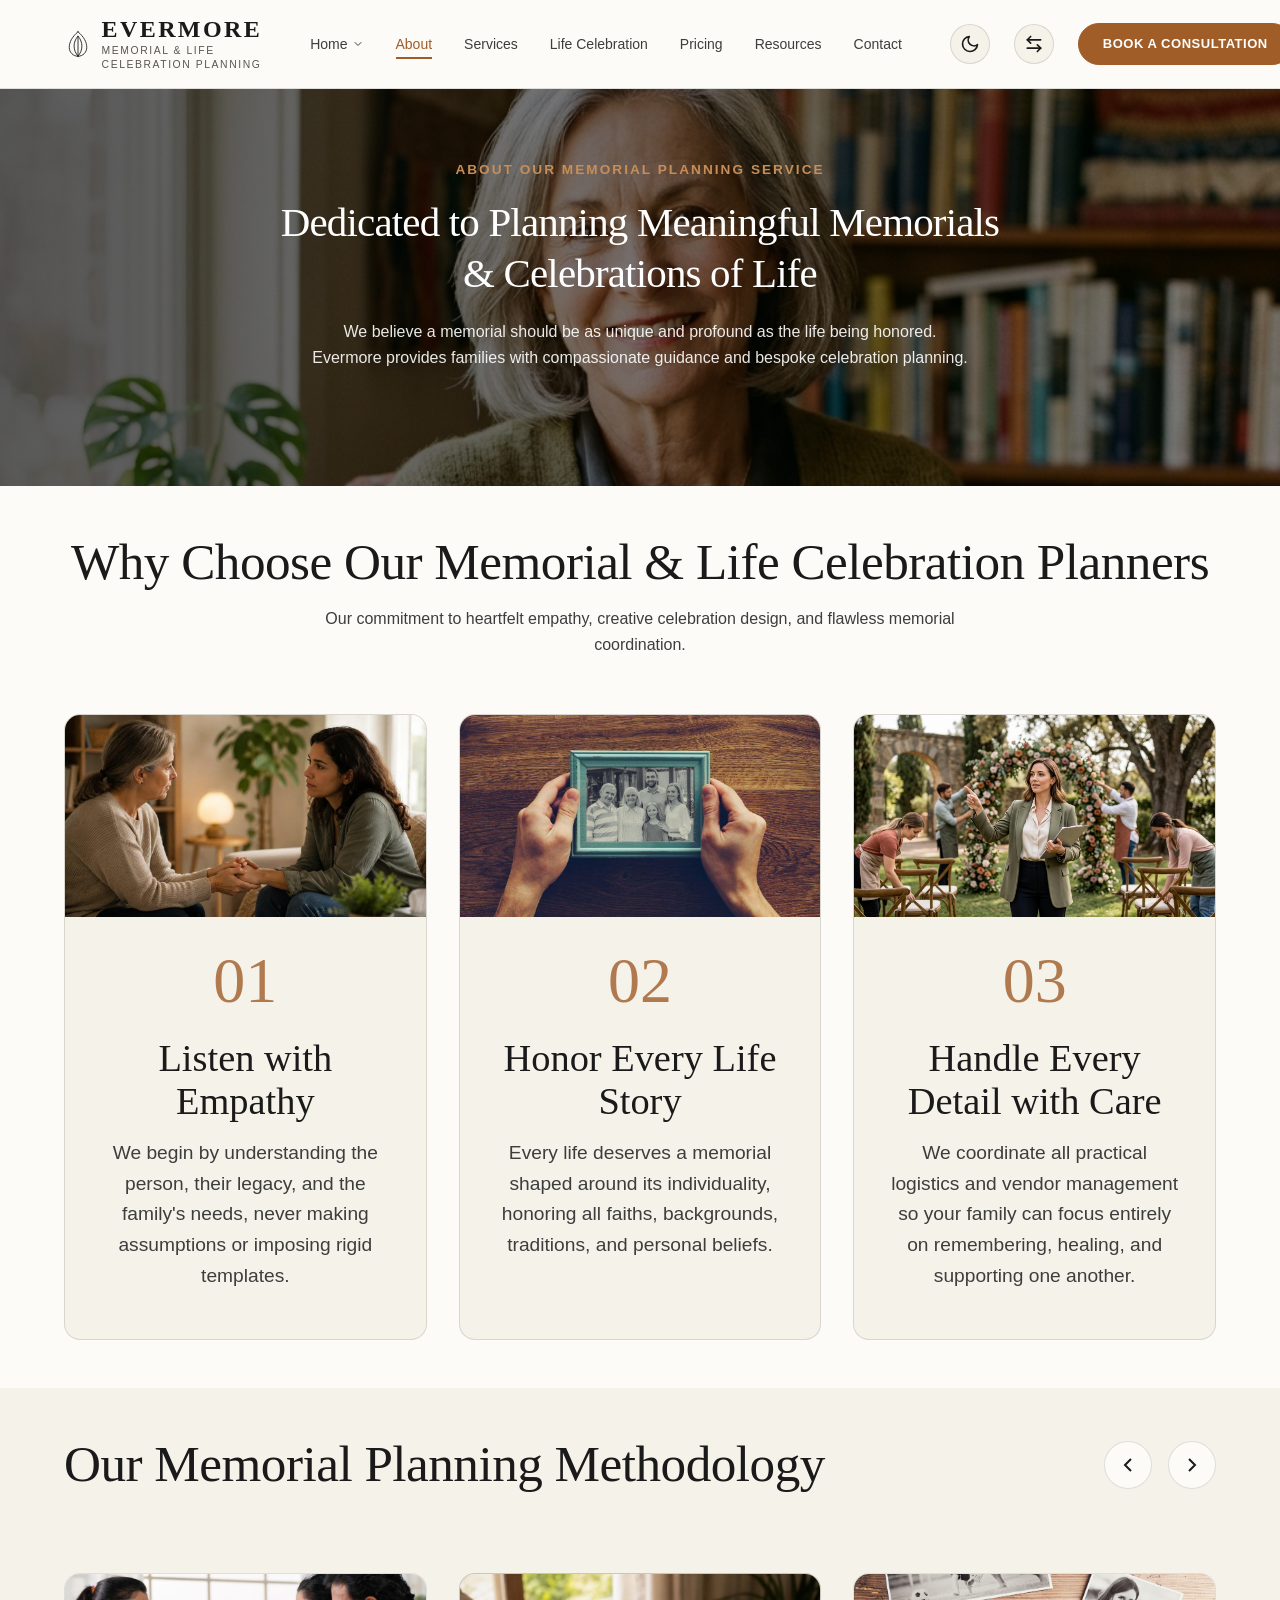
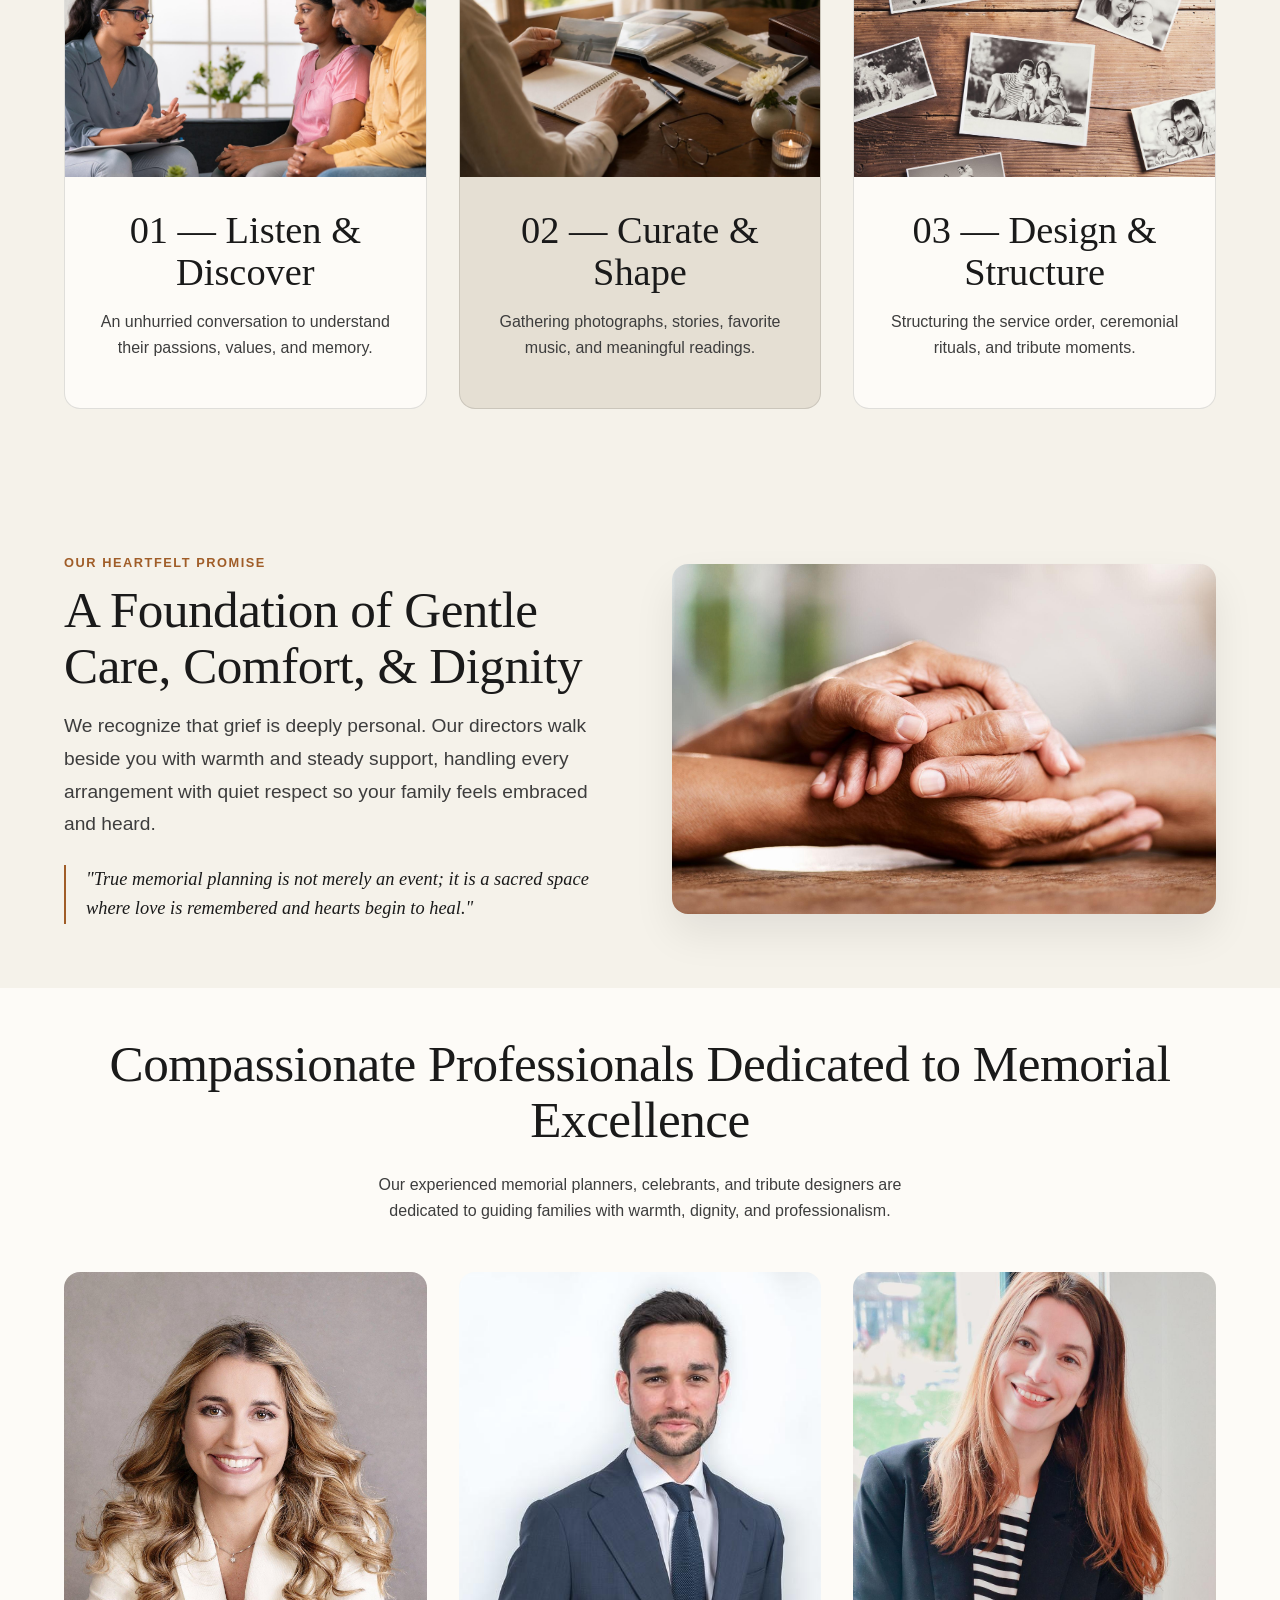
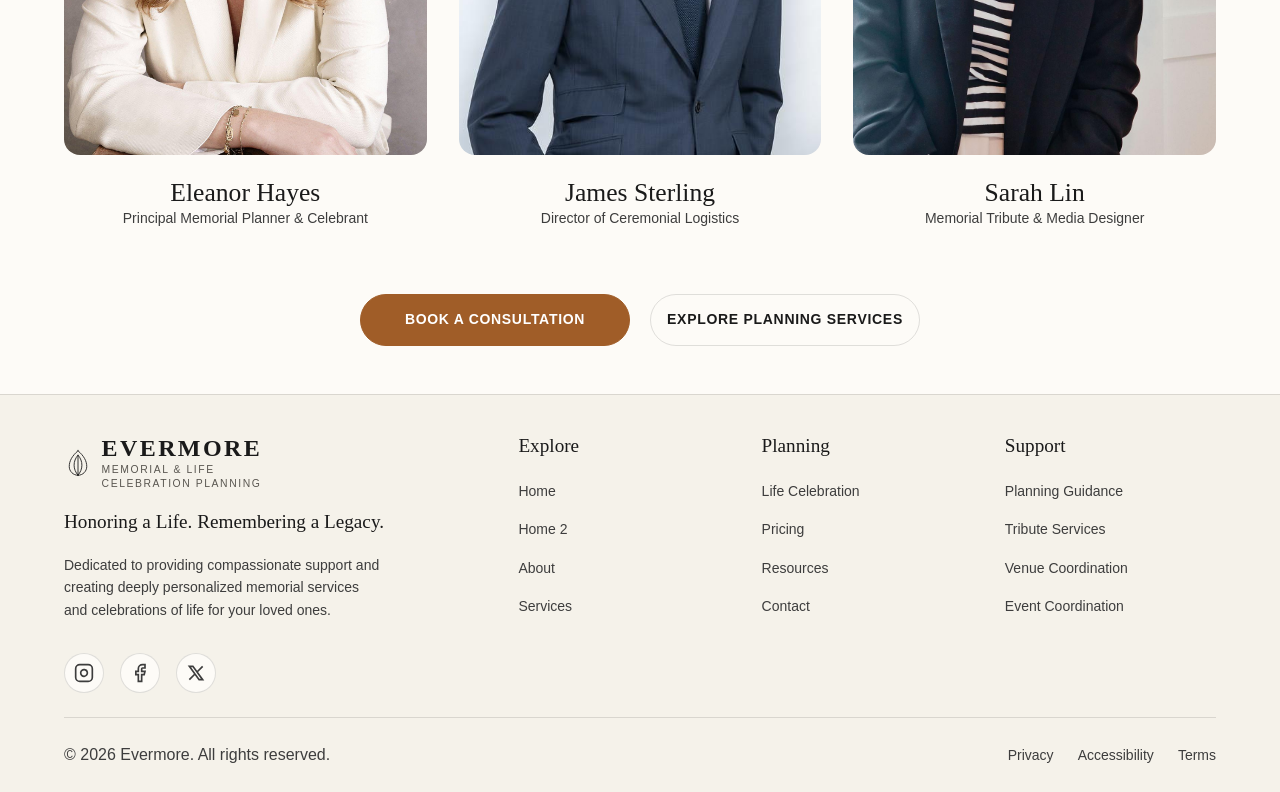
==== commit a980c179: "sixth commit" ====
--- a/about.html
+++ b/about.html
@@ -74,11 +74,13 @@
 <nav class="navbar">
   <div class="container nav-container">
     <div class="nav-brand">
-      <a href="index.html" class="nav-logo-text" style="display: flex; align-items: center; gap: 0.5rem; white-space: nowrap; line-height: 1;">
+      <a href="index.html" class="nav-brand-link">
         <svg class="site-logo" width="28" height="28" viewBox="0 0 64 64" fill="none" stroke="var(--text-primary)" stroke-width="2" stroke-linecap="round" stroke-linejoin="round"><path d="M32 4 C 18 16, 12 28, 12 40 C 12 51, 21 60, 32 60 C 43 60, 52 51, 52 40 C 52 28, 46 16, 32 4 Z"></path><path d="M32 60 C 20 46, 20 28, 32 14 C 44 28, 44 46, 32 60 Z"></path><path d="M32 14 L 32 60"></path></svg>
-        EVERMORE
+        <div class="nav-brand-text">
+          <span class="nav-logo-text" style="font-family: var(--font-display); font-size: 1.5rem; font-weight: 700; letter-spacing: 0.1em; line-height: 1.1; color: var(--text-primary); white-space: nowrap;">EVERMORE</span>
+          <span class="nav-descriptor" style="font-family: var(--font-body); font-size: 0.65rem; font-weight: 400; text-transform: uppercase; letter-spacing: 0.15em; color: var(--text-muted); line-height: 1.35; margin-top: 2px; display: block;"><span style="display: block; white-space: nowrap;">Memorial &amp; Life</span><span style="display: block; white-space: nowrap;">Celebration Planning</span></span>
+        </div>
       </a>
-      <span class="nav-descriptor">Memorial &amp; Life Celebration Planning</span>
     </div>
     
     <div class="nav-menu">
@@ -287,11 +289,13 @@
   <div class="container">
     <div class="footer-grid">
       <div class="footer-brand">
-        <a href="index.html" class="nav-logo-text" style="display: flex; align-items: center; gap: 0.5rem; margin-bottom: 0.25rem; white-space: nowrap; line-height: 1;">
+        <a href="index.html" class="nav-brand-link" style="margin-bottom: 1rem;">
           <svg class="site-logo" width="28" height="28" viewBox="0 0 64 64" fill="none" stroke="var(--text-primary)" stroke-width="2" stroke-linecap="round" stroke-linejoin="round"><path d="M32 4 C 18 16, 12 28, 12 40 C 12 51, 21 60, 32 60 C 43 60, 52 51, 52 40 C 52 28, 46 16, 32 4 Z"></path><path d="M32 60 C 20 46, 20 28, 32 14 C 44 28, 44 46, 32 60 Z"></path><path d="M32 14 L 32 60"></path></svg>
-          EVERMORE
+          <div class="nav-brand-text">
+          <span class="nav-logo-text" style="font-family: var(--font-display); font-size: 1.5rem; font-weight: 700; letter-spacing: 0.1em; line-height: 1.1; color: var(--text-primary); white-space: nowrap;">EVERMORE</span>
+          <span class="nav-descriptor" style="font-family: var(--font-body); font-size: 0.65rem; font-weight: 400; text-transform: uppercase; letter-spacing: 0.15em; color: var(--text-muted); line-height: 1.35; margin-top: 2px; display: block;"><span style="display: block; white-space: nowrap;">Memorial &amp; Life</span><span style="display: block; white-space: nowrap;">Celebration Planning</span></span>
+        </div>
         </a>
-        <span class="nav-descriptor" style="margin-bottom: 1rem; display: block;">Memorial &amp; Life Celebration Planning</span>
         <p style="font-family: var(--font-display); font-size: 1.2rem; color: var(--text-primary); margin-bottom: 1rem;">Honoring a Life. Remembering a Legacy.</p>
         <p style="font-size: var(--text-sm); color: var(--text-secondary); line-height: 1.6; margin-bottom: 1.5rem; max-width: 320px;">
           Dedicated to providing compassionate support and creating deeply personalized memorial services and celebrations of life for your loved ones.
--- a/assets/css/style.css
+++ b/assets/css/style.css
@@ -486,8 +486,26 @@
 
 .nav-brand {
   display: flex;
+  align-items: center;
+  z-index: 101;
+}
+
+.nav-brand-link {
+  display: inline-flex;
+  align-items: center;
+  gap: 0.6rem;
+  text-decoration: none;
+  color: inherit;
+}
+
+.site-logo {
+  flex-shrink: 0;
+}
+
+.nav-brand-text {
+  display: flex;
   flex-direction: column;
-  z-index: 101;
+  text-align: left;
 }
 
 .nav-logo-text {
@@ -495,14 +513,32 @@
   font-size: 1.5rem;
   font-weight: 600;
   letter-spacing: 0.1em;
-  color: var(--text-primary);
+  line-height: 1.1;
+  color: var(--text-primary);
+  white-space: nowrap;
 }
 
 .nav-descriptor {
+  font-family: var(--font-body);
   font-size: 0.65rem;
+  font-weight: 400;
   text-transform: uppercase;
   letter-spacing: 0.15em;
   color: var(--text-muted);
+  line-height: 1.35;
+  margin-top: 2px;
+  display: block;
+}
+
+.nav-descriptor span {
+  display: block;
+  white-space: nowrap;
+}
+
+/* Fallback if nav-descriptor is placed directly in brand */
+.nav-brand > .nav-descriptor,
+.footer-brand > .nav-descriptor {
+  margin-left: calc(28px + 0.6rem);
 }
 
 .nav-menu {
@@ -1661,3 +1697,36 @@
 [data-theme="dark"] .mobile-menu .btn-primary:hover {
   background-color: var(--accent-hover);
 }
+
+@media (max-width: 400px) {
+  .nav-brand-text .nav-logo-text {
+    font-size: 1.3rem;
+  }
+  .nav-brand-text .nav-descriptor {
+    font-size: 0.55rem;
+    letter-spacing: 0.1em;
+  }
+}
+
+/* Form Submit Button Mobile Protection */
+@media (max-width: 768px) {
+  form .btn.w-full,
+  .contact-form-card .btn {
+    white-space: normal !important;
+    padding: 0.85rem 1rem !important;
+    font-size: 0.825rem !important;
+    letter-spacing: 0.03em !important;
+    line-height: 1.3 !important;
+    box-sizing: border-box !important;
+  }
+}
+
+@media (max-width: 480px) {
+  form .btn.w-full,
+  .contact-form-card .btn {
+    font-size: 0.775rem !important;
+    padding: 0.85rem 0.75rem !important;
+    letter-spacing: 0.02em !important;
+  }
+}
+
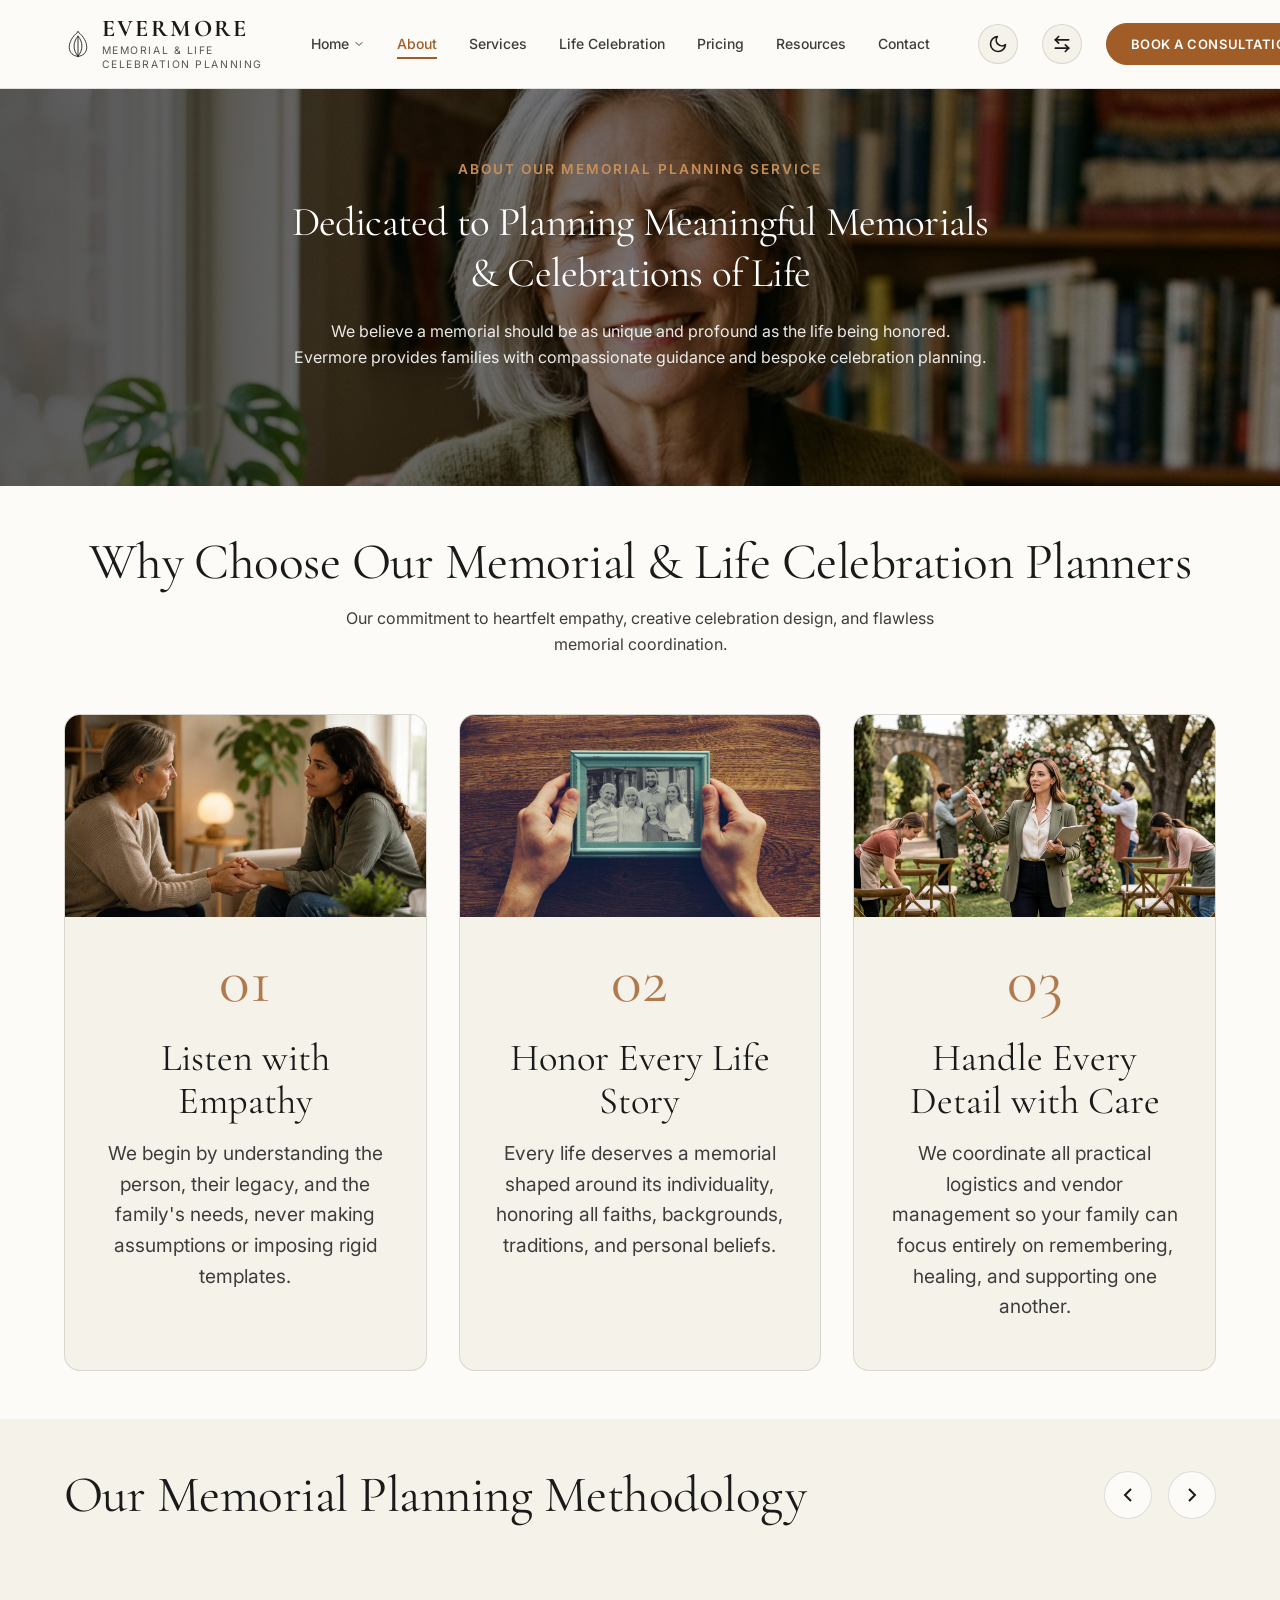
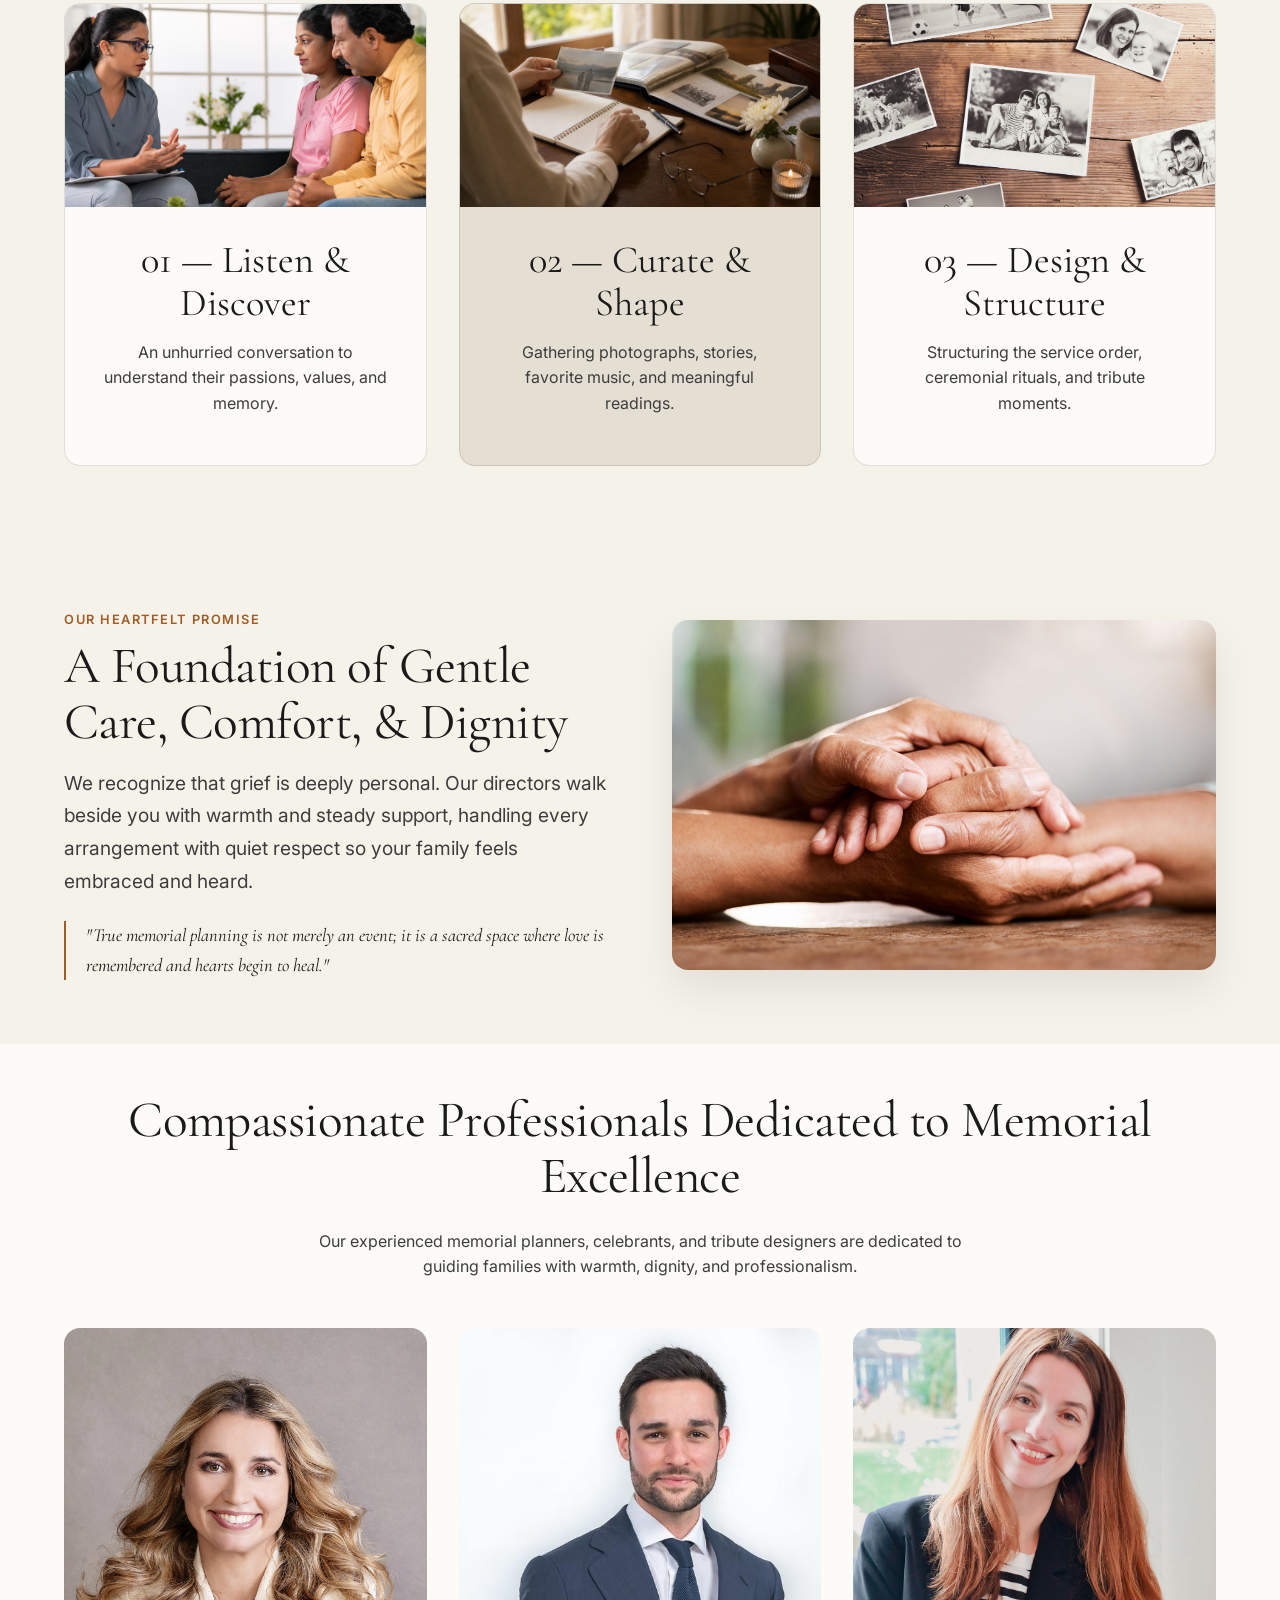
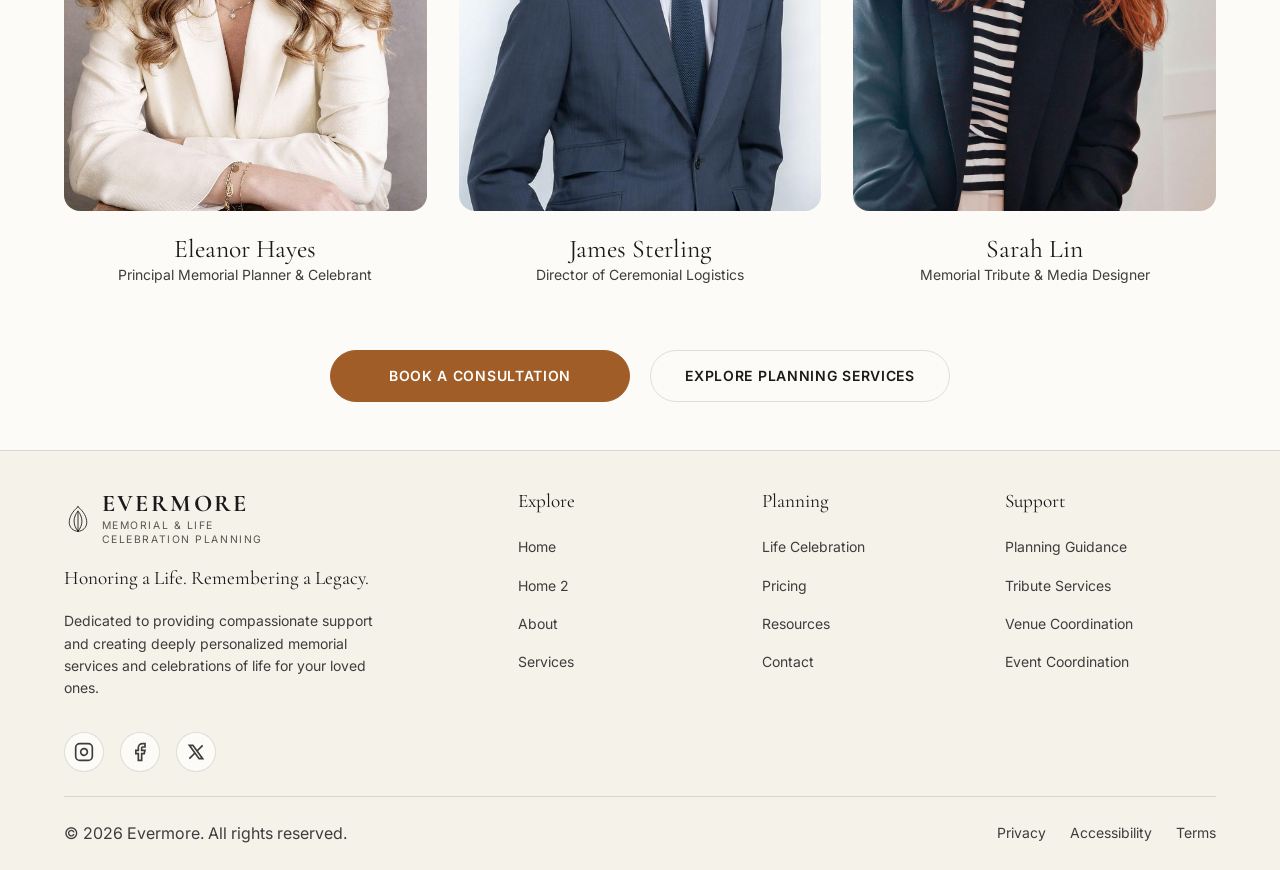
==== commit e5c0d13e: "9th commit" ====
--- a/about.html
+++ b/about.html
@@ -6,6 +6,9 @@
   <title>About Us | Memorial & Life Celebration Planning Service</title>
   <link rel="icon" type="image/svg+xml" href="assets/images/logo.svg">
   <meta name="description" content="Learn about Evermore, a dedicated memorial and life celebration planning service providing empathetic guidance and dignified ceremonies.">
+  <link rel="preconnect" href="https://fonts.googleapis.com">
+  <link rel="preconnect" href="https://fonts.gstatic.com" crossorigin>
+  <link href="https://fonts.googleapis.com/css2?family=Cormorant+Garamond:wght@400;500;600;700&family=Inter:wght@300;400;500;600&display=swap" rel="stylesheet">
   <link rel="stylesheet" href="assets/css/style.css">
   <style>
     .about-hero-base { min-height: 52vh; display: flex; align-items: center; position: relative; overflow: hidden; }
--- a/assets/css/style.css
+++ b/assets/css/style.css
@@ -1,3 +1,5 @@
+@import url('https://fonts.googleapis.com/css2?family=Cormorant+Garamond:wght@400;500;600;700&family=Inter:wght@300;400;500;600&display=swap');
+
 /* EVERMORE - Premium Memorial & Life Celebration */
 /* CSS Variables & Theme System */
 
@@ -421,12 +423,13 @@
   align-items: center;
   gap: 1.25rem;
   width: 100%;
+  max-width: 640px !important;
   flex-wrap: wrap;
 }
 
 .btn-group .btn {
-  flex: 0 0 270px;
-  width: 270px;
+  flex: 0 0 300px;
+  width: 300px;
   max-width: 100%;
   min-height: 52px;
   padding: 0.85rem 1.25rem;
@@ -447,7 +450,7 @@
 
   .btn-group .btn {
     flex: 0 0 auto;
-    width: 270px;
+    width: 300px;
     max-width: 100%;
     min-height: 52px;
   }
